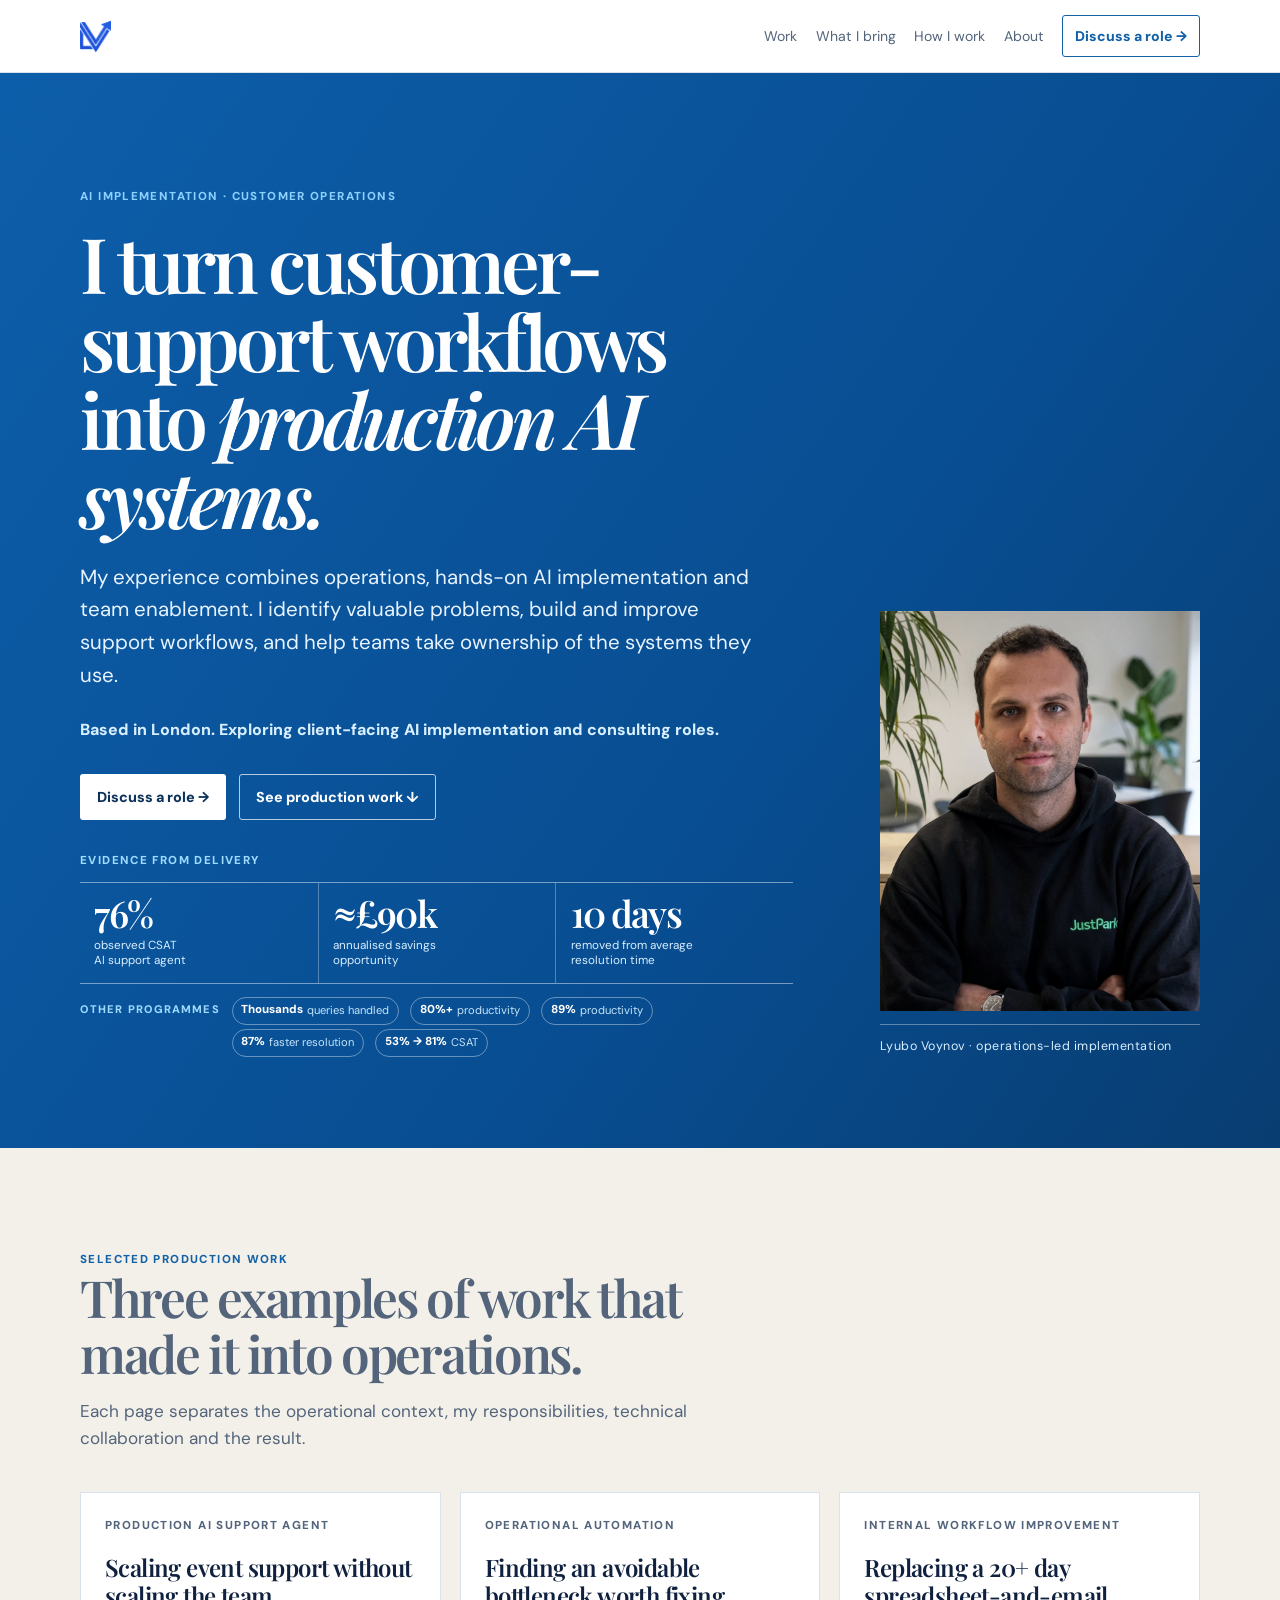
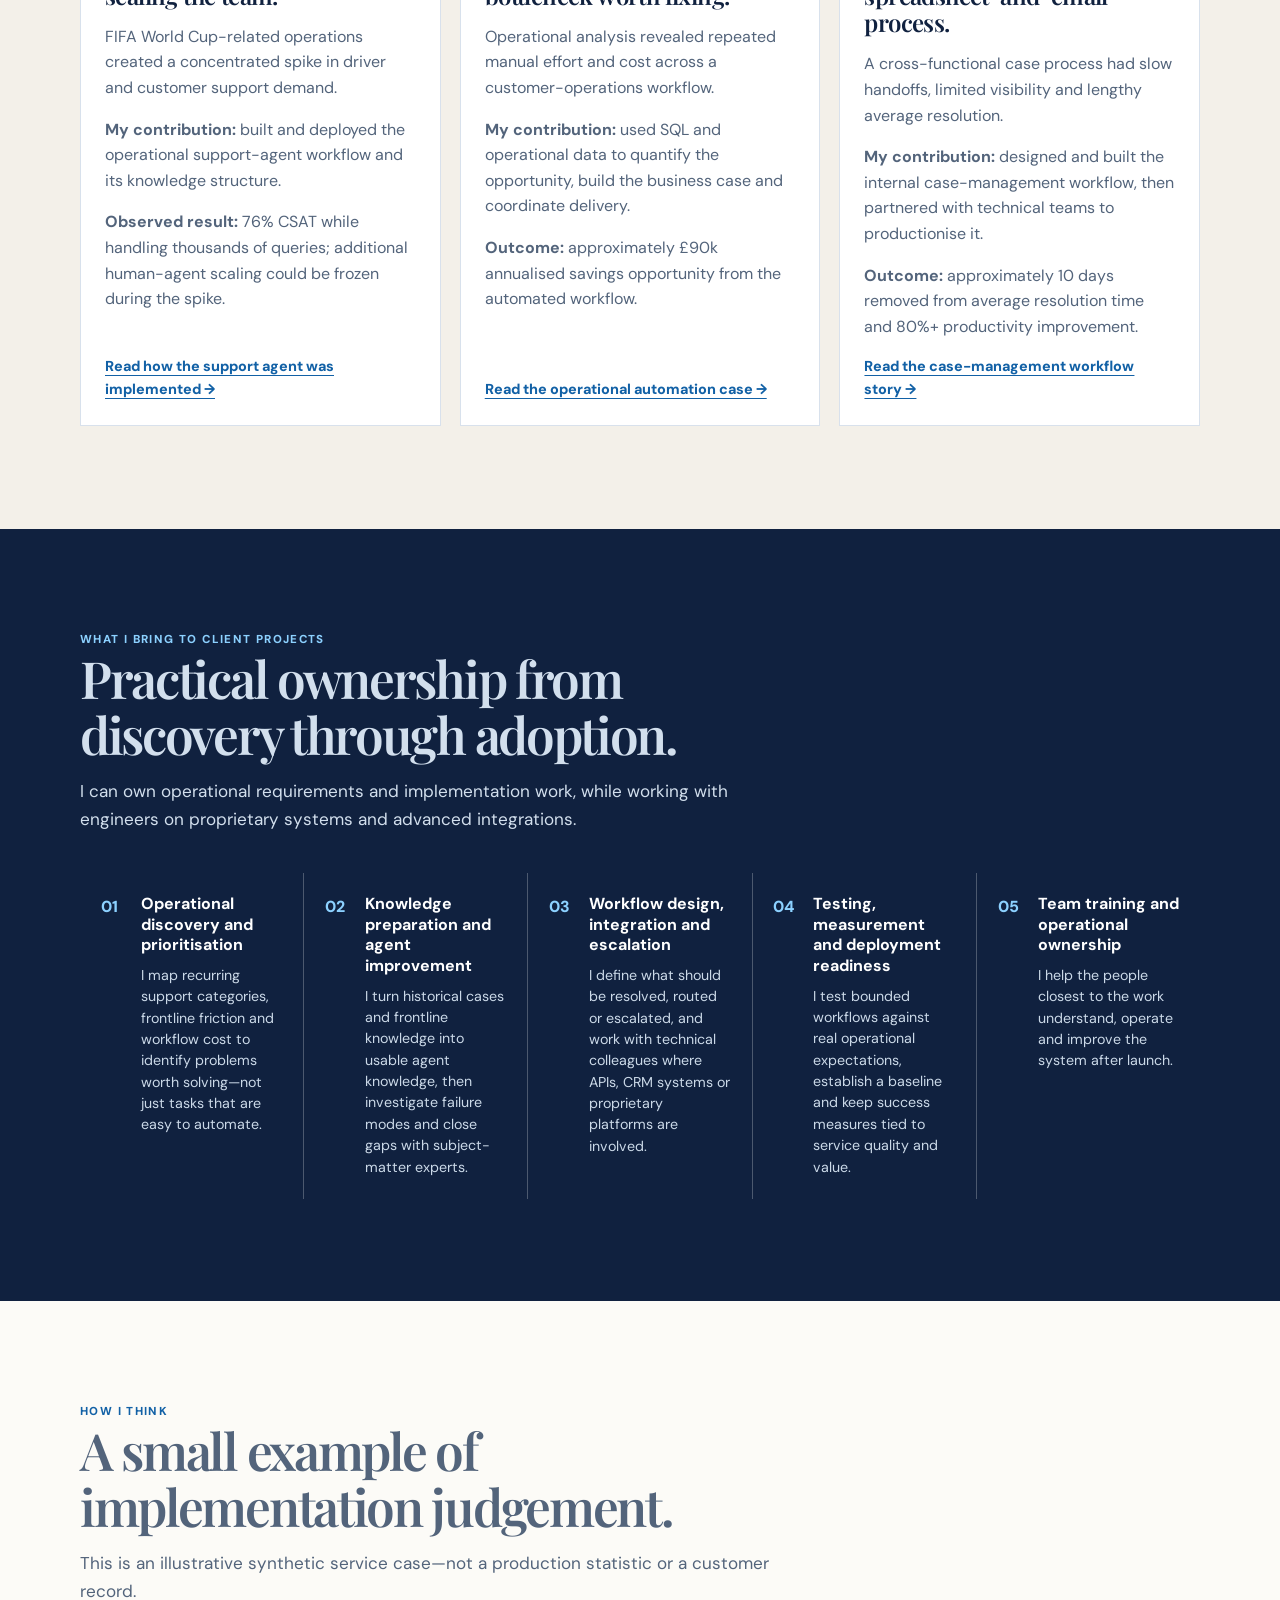
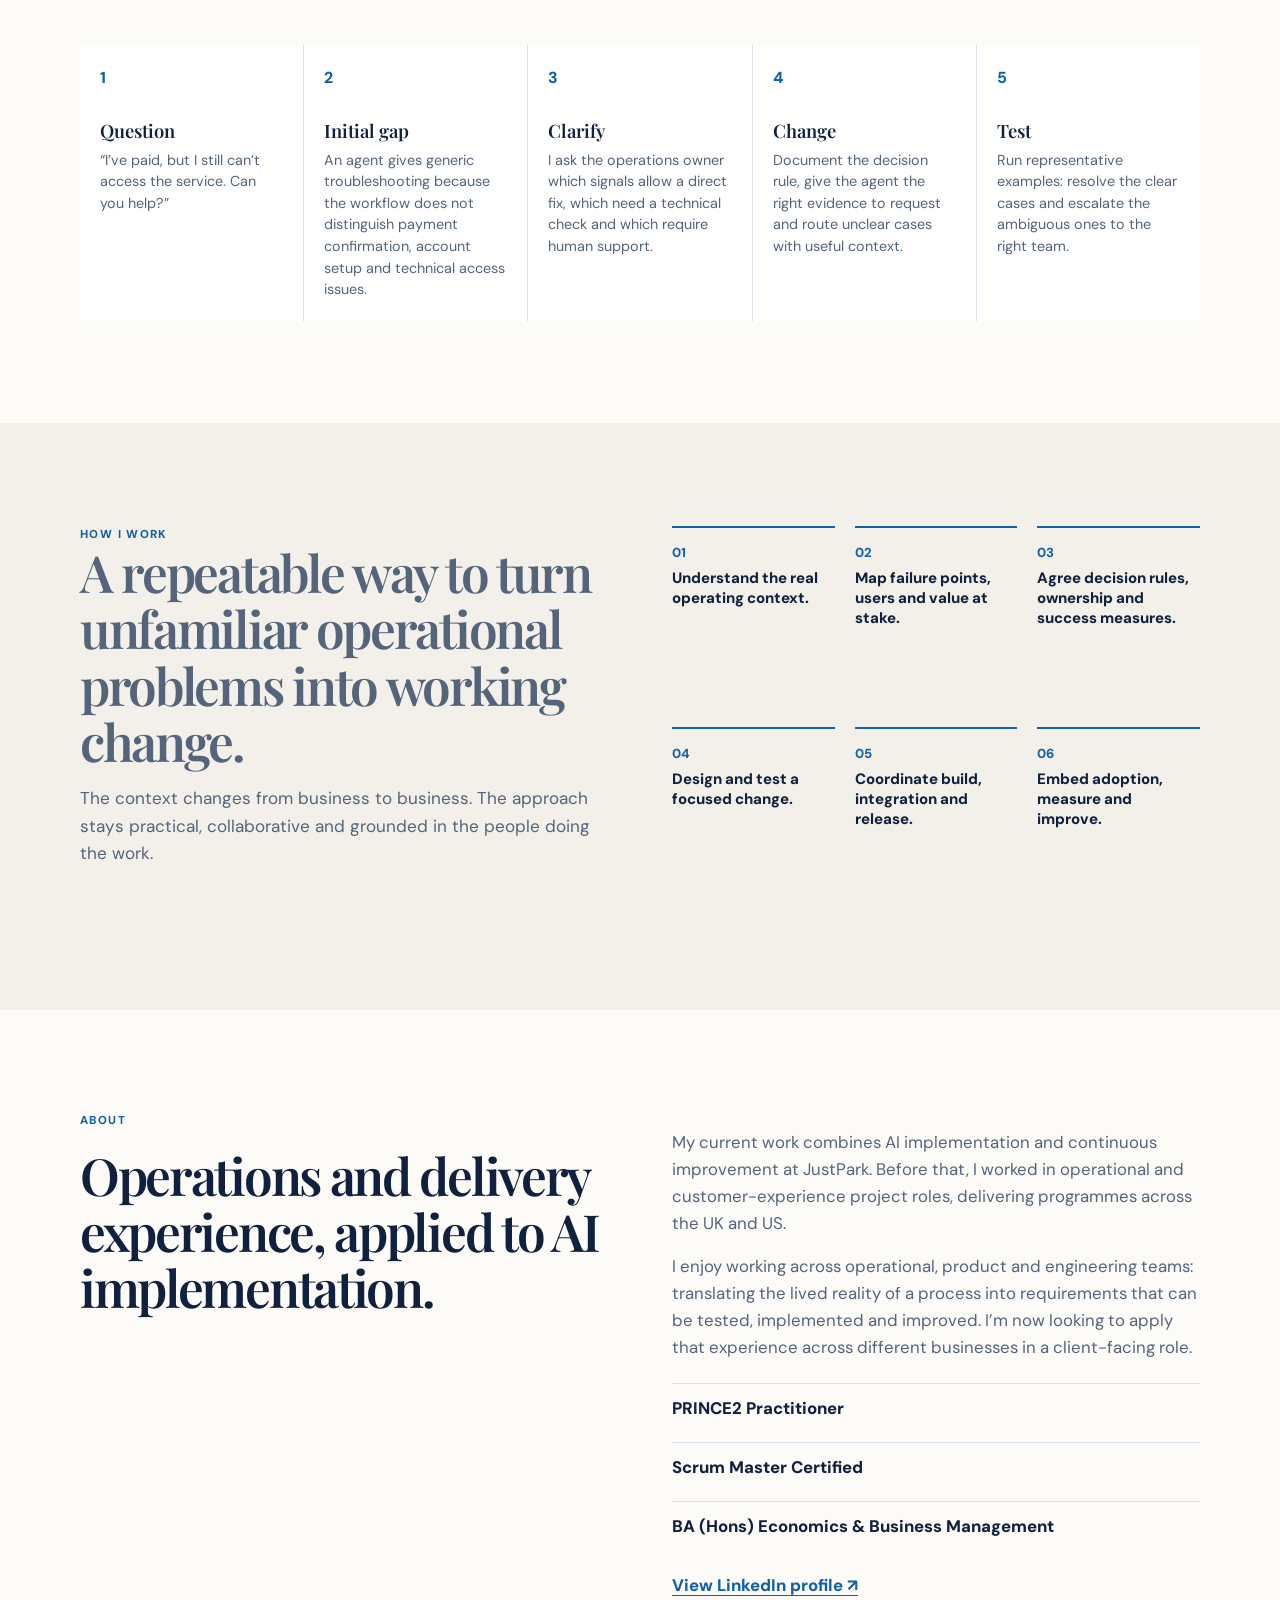
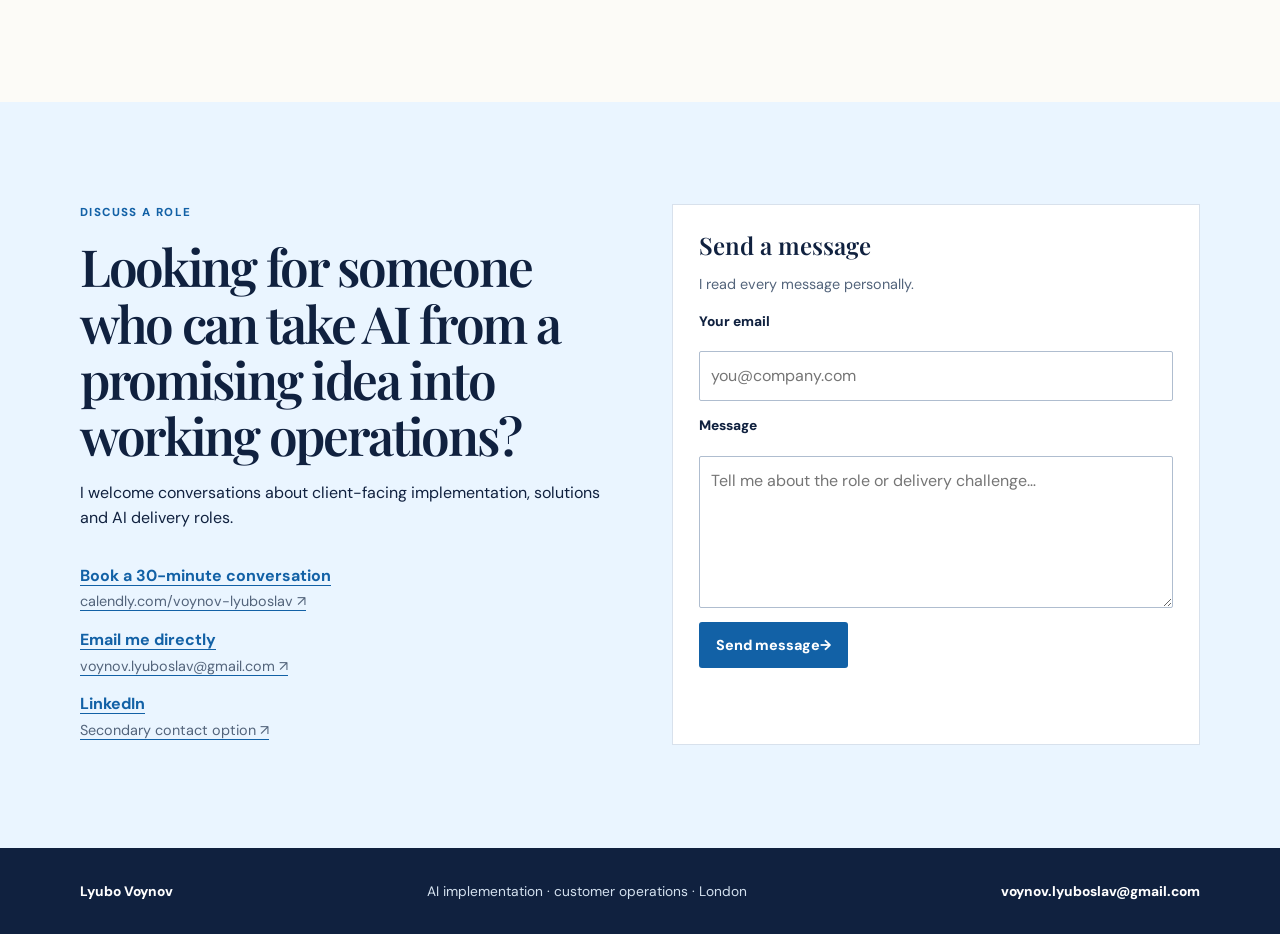
==== index.html @ 163ad90d "Broaden workflow messaging and refine hero" ====
<!doctype html><html lang="en"><head><meta charset="utf-8"><meta name="viewport" content="width=device-width,initial-scale=1"><title>Lyubo Voynov | Customer-support AI implementation</title><meta name="description" content="Lyubo Voynov turns customer-support workflows into production AI systems. Based in London and exploring client-facing AI implementation and consulting roles."><link rel="canonical" href="https://lyubovoynov.com/"><meta property="og:type" content="website"><meta property="og:url" content="https://lyubovoynov.com/"><meta property="og:title" content="Lyubo Voynov | Customer-support AI implementation"><meta property="og:description" content="Production AI implementation, operational discovery and team enablement for customer support."><meta property="og:image" content="https://lyubovoynov.com/assets/images/og-image.png"><meta name="twitter:card" content="summary"><meta name="twitter:title" content="Lyubo Voynov | Customer-support AI implementation"><meta name="twitter:description" content="Production AI implementation, operational discovery and team enablement for customer support."><meta name="twitter:image" content="https://lyubovoynov.com/assets/images/og-image.png"><link rel="icon" href="assets/icons/favicon-32.png"><link rel="apple-touch-icon" href="assets/icons/apple-touch-icon.png"><link rel="preconnect" href="https://fonts.googleapis.com"><link rel="preconnect" href="https://fonts.gstatic.com" crossorigin><link href="https://fonts.googleapis.com/css2?family=DM+Sans:wght@400;500;600&family=Playfair+Display:ital,wght@0,600;0,700;1,600&display=swap" rel="stylesheet"><link rel="stylesheet" href="css/styles.css"><script type="application/ld+json">{"@context":"https://schema.org","@type":"Person","name":"Lyubo Voynov","url":"https://lyubovoynov.com/","jobTitle":"AI implementation and continuous improvement","sameAs":["https://www.linkedin.com/in/lyubo-voynov-9899047b/"]}</script></head><body><a class="skip-link" href="#main-content">Skip to main content</a>
<nav class="nav" aria-label="Primary navigation"><div class="shell nav-inner"><a href="#top" class="logo" aria-label="Lyubo Voynov home"><img src="assets/icons/logo.png" alt=""></a><button class="menu-button" type="button" aria-expanded="false" aria-controls="site-menu">Menu</button><div class="nav-links" id="site-menu"><a href="#work">Work</a><a href="#bring">What I bring</a><a href="#process">How I work</a><a href="#about">About</a><a class="nav-cta" href="#contact" data-event="contact_cta">Discuss a role →</a></div></div></nav>
<main id="main-content"><header class="hero" id="top"><div class="shell hero-grid"><div><p class="eyebrow">AI implementation · customer operations</p><h1>I turn customer-support workflows into <em>production AI systems.</em></h1><p class="lede">My experience combines operations, hands-on AI implementation and team enablement. I identify valuable problems, build and improve support workflows, and help teams take ownership of the systems they use.</p><p class="availability">Based in London. Exploring client-facing AI implementation and consulting roles.</p><div class="actions"><a class="button primary" href="#contact" data-event="hero_contact">Discuss a role →</a><a class="button secondary" href="#work">See production work ↓</a></div><div class="proof" aria-label="Selected operational outcomes"><p class="proof-intro">Evidence from delivery</p><div class="proof-lead"><article><strong>76%</strong><span>observed CSAT<br>AI support agent</span></article><article><strong>≈£90k</strong><span>annualised savings<br>opportunity</span></article><article><strong>10 days</strong><span>removed from average<br>resolution time</span></article></div><div class="proof-secondary"><p>Other programmes</p><ul><li><strong>Thousands</strong><span>queries handled</span></li><li><strong>80%+</strong><span>productivity</span></li><li><strong>89%</strong><span>productivity</span></li><li><strong>87%</strong><span>faster resolution</span></li><li><strong>53% → 81%</strong><span>CSAT</span></li></ul></div></div></div><figure class="portrait"><img src="assets/images/lyubo-voynov-hero.jpg" alt="Lyubo Voynov" width="1200" height="1200" fetchpriority="high"><figcaption>Lyubo Voynov · operations-led implementation</figcaption></figure></div></header>
<section class="section pale" id="work"><div class="shell"><div class="intro"><p class="eyebrow">Selected production work</p><h2>Three examples of work that made it into operations.</h2><p>Each page separates the operational context, my responsibilities, technical collaboration and the result.</p></div><div class="cards"><article class="card"><p class="kicker">Production AI support agent</p><h3>Scaling event support without scaling the team.</h3><p>FIFA World Cup-related operations created a concentrated spike in driver and customer support demand.</p><p><strong>My contribution:</strong> built and deployed the operational support-agent workflow and its knowledge structure.</p><p><strong>Observed result:</strong> 76% CSAT while handling thousands of queries; additional human-agent scaling could be frozen during the spike.</p><a href="work/ai-support-agent/" data-event="case_ai_support">Read how the support agent was implemented →</a></article><article class="card"><p class="kicker">Operational automation</p><h3>Finding an avoidable bottleneck worth fixing.</h3><p>Operational analysis revealed repeated manual effort and cost across a customer-operations workflow.</p><p><strong>My contribution:</strong> used SQL and operational data to quantify the opportunity, build the business case and coordinate delivery.</p><p><strong>Outcome:</strong> approximately £90k annualised savings opportunity from the automated workflow.</p><a href="work/operational-automation/" data-event="case_automation">Read the operational automation case →</a></article><article class="card"><p class="kicker">Internal workflow improvement</p><h3>Replacing a 20+ day spreadsheet-and-email process.</h3><p>A cross-functional case process had slow handoffs, limited visibility and lengthy average resolution.</p><p><strong>My contribution:</strong> designed and built the internal case-management workflow, then partnered with technical teams to productionise it.</p><p><strong>Outcome:</strong> approximately 10 days removed from average resolution time and 80%+ productivity improvement.</p><a href="work/case-management-workflow/" data-event="case_case_management">Read the case-management workflow story →</a></article></div></div></section>
<section class="section dark" id="bring"><div class="shell"><div class="intro"><p class="eyebrow">What I bring to client projects</p><h2>Practical ownership from discovery through adoption.</h2><p>I can own operational requirements and implementation work, while working with engineers on proprietary systems and advanced integrations.</p></div><ol class="capabilities"><li><span>01</span><div><h3>Operational discovery and prioritisation</h3><p>I map recurring support categories, frontline friction and workflow cost to identify problems worth solving—not just tasks that are easy to automate.</p></div></li><li><span>02</span><div><h3>Knowledge preparation and agent improvement</h3><p>I turn historical cases and frontline knowledge into usable agent knowledge, then investigate failure modes and close gaps with subject-matter experts.</p></div></li><li><span>03</span><div><h3>Workflow design, integration and escalation</h3><p>I define what should be resolved, routed or escalated, and work with technical colleagues where APIs, CRM systems or proprietary platforms are involved.</p></div></li><li><span>04</span><div><h3>Testing, measurement and deployment readiness</h3><p>I test bounded workflows against real operational expectations, establish a baseline and keep success measures tied to service quality and value.</p></div></li><li><span>05</span><div><h3>Team training and operational ownership</h3><p>I help the people closest to the work understand, operate and improve the system after launch.</p></div></li></ol></div></section>
<section class="section" id="judgement"><div class="shell"><div class="intro"><p class="eyebrow">How I think</p><h2>A small example of implementation judgement.</h2><p>This is an illustrative synthetic service case—not a production statistic or a customer record.</p></div><div class="walkthrough"><article><span>1</span><h3>Question</h3><p>“I’ve paid, but I still can’t access the service. Can you help?”</p></article><article><span>2</span><h3>Initial gap</h3><p>An agent gives generic troubleshooting because the workflow does not distinguish payment confirmation, account setup and technical access issues.</p></article><article><span>3</span><h3>Clarify</h3><p>I ask the operations owner which signals allow a direct fix, which need a technical check and which require human support.</p></article><article><span>4</span><h3>Change</h3><p>Document the decision rule, give the agent the right evidence to request and route unclear cases with useful context.</p></article><article><span>5</span><h3>Test</h3><p>Run representative examples: resolve the clear cases and escalate the ambiguous ones to the right team.</p></article></div></div></section>
<section class="section pale" id="process"><div class="shell split"><div class="intro"><p class="eyebrow">How I work</p><h2>A repeatable way to turn unfamiliar operational problems into working change.</h2><p>The context changes from business to business. The approach stays practical, collaborative and grounded in the people doing the work.</p></div><ol class="process"><li><span>01</span>Understand the real operating context.</li><li><span>02</span>Map failure points, users and value at stake.</li><li><span>03</span>Agree decision rules, ownership and success measures.</li><li><span>04</span>Design and test a focused change.</li><li><span>05</span>Coordinate build, integration and release.</li><li><span>06</span>Embed adoption, measure and improve.</li></ol></div></section>
<section class="section" id="about"><div class="shell split"><div><p class="eyebrow">About</p><h2>Operations and delivery experience, applied to AI implementation.</h2></div><div class="copy"><p>My current work combines AI implementation and continuous improvement at JustPark. Before that, I worked in operational and customer-experience project roles, delivering programmes across the UK and US.</p><p>I enjoy working across operational, product and engineering teams: translating the lived reality of a process into requirements that can be tested, implemented and improved. I’m now looking to apply that experience across different businesses in a client-facing role.</p><div class="credentials"><span>PRINCE2 Practitioner</span><span>Scrum Master Certified</span><span>BA (Hons) Economics &amp; Business Management</span></div><a href="https://www.linkedin.com/in/lyubo-voynov-9899047b/" target="_blank" rel="noopener">View LinkedIn profile ↗</a></div></div></section>
<section class="contact" id="contact"><div class="shell split"><div><p class="eyebrow">Discuss a role</p><h2>Looking for someone who can take AI from a promising idea into working operations?</h2><p>I welcome conversations about client-facing implementation, solutions and AI delivery roles.</p><div class="contact-links"><a href="https://calendly.com/voynov-lyuboslav" target="_blank" rel="noopener" data-event="schedule_click"><strong>Book a 30-minute conversation</strong><span>calendly.com/voynov-lyuboslav ↗</span></a><a href="mailto:voynov.lyuboslav@gmail.com" data-event="email_click"><strong>Email me directly</strong><span>voynov.lyuboslav@gmail.com ↗</span></a><a href="https://www.linkedin.com/in/lyubo-voynov-9899047b/" target="_blank" rel="noopener"><strong>LinkedIn</strong><span>Secondary contact option ↗</span></a></div></div><form class="form" id="contactForm" novalidate><h3>Send a message</h3><p>I read every message personally.</p><label for="cf-email">Your email</label><input id="cf-email" name="email" type="email" autocomplete="email" placeholder="you@company.com" required><label for="cf-msg">Message</label><textarea id="cf-msg" name="message" rows="5" placeholder="Tell me about the role or delivery challenge…" required></textarea><button class="button primary" type="submit"><span class="cf-btn-text">Send message</span> →</button><p id="cfSuccess" class="status" aria-live="polite"></p><p id="cfError" class="error" role="alert"></p></form></div></section></main>
<footer><div class="shell footer"><a href="#top">Lyubo <span>Voynov</span></a><span>AI implementation · customer operations · London</span><a href="mailto:voynov.lyuboslav@gmail.com">voynov.lyuboslav@gmail.com</a></div></footer><script src="js/main.js"></script></body></html>
---- css/styles.css ----
:root{--ink:#10213f;--blue:#1261a6;--deep:#0b315b;--paper:#f6f9fc;--line:#d8e1ec;--muted:#53647b;--white:#fff;--sans:Inter,ui-sans-serif,system-ui,-apple-system,"Segoe UI",sans-serif;--serif:Georgia,"Times New Roman",serif;--shadow:0 18px 45px rgba(16,33,63,.11)}
*{box-sizing:border-box}html{scroll-behavior:smooth}body{margin:0;color:var(--ink);font:16px/1.6 var(--sans);background:#fff}a{color:inherit}.shell{width:min(1120px,calc(100% - 48px));margin:0 auto}.skip-link{position:absolute;left:-999px;z-index:50;background:var(--ink);color:#fff;padding:.7rem 1rem}.skip-link:focus{left:1rem;top:1rem}:focus-visible{outline:3px solid #f5b642;outline-offset:3px}
.nav{position:sticky;top:0;z-index:10;border-bottom:1px solid var(--line);background:rgba(255,255,255,.95);backdrop-filter:blur(12px)}.nav-inner{min-height:72px;display:flex;align-items:center;justify-content:space-between;gap:1rem}.logo{display:inline-flex;align-items:center;font-weight:800;text-decoration:none}.logo img{width:31px;height:31px}.menu-button{display:none;border:0;background:transparent;font:700 .9rem var(--sans);color:var(--ink);padding:.6rem}.nav-links{display:flex;align-items:center;gap:1.15rem;font-size:.88rem}.nav-links a{color:var(--muted);text-decoration:none}.nav-links a:hover{color:var(--blue)}.nav-cta{border:1px solid var(--blue);padding:.52rem .75rem;border-radius:3px;color:var(--blue)!important;font-weight:800}
.hero{background:linear-gradient(125deg,#0d5eaa,#084d91 62%,#083d71);padding:clamp(4.75rem,9vw,8.75rem) 0 5.7rem;color:#fff}.hero-grid{display:grid;grid-template-columns:minmax(0,1.35fr) minmax(220px,.65fr);align-items:center;gap:clamp(2rem,5vw,4.5rem)}.eyebrow,.kicker{text-transform:uppercase;letter-spacing:.12em;font-size:.72rem;font-weight:800;margin:0 0 1rem;color:var(--blue)}.hero .eyebrow{color:#8cd1ff}.hero h1,.case-hero h1{font:600 clamp(2.75rem,6vw,5.2rem)/1.02 var(--serif);letter-spacing:-.055em;margin:0}.hero h1{max-width:800px}.hero h1 em{font-style:italic}.lede{font-size:clamp(1.06rem,2vw,1.28rem);max-width:680px;color:#e7f3ff;margin:1.55rem 0}.availability{font-weight:800;color:#d8efff}.actions{display:flex;flex-wrap:wrap;gap:.8rem;margin:2rem 0}.button{display:inline-flex;justify-content:center;align-items:center;min-height:46px;padding:.72rem 1rem;border:1px solid transparent;border-radius:3px;font:800 .9rem var(--sans);text-decoration:none;cursor:pointer}.primary{background:#fff;color:var(--deep)}.secondary{border-color:rgba(255,255,255,.7);color:#fff;background:transparent}.proof{display:flex;flex-wrap:wrap;gap:.65rem;list-style:none;padding:0;margin:0}.proof li{border:1px solid rgba(255,255,255,.38);border-radius:999px;padding:.35rem .55rem;color:#d8efff;font-size:.78rem}.portrait{width:min(100%,270px);margin:0;justify-self:end}.portrait img{display:block;width:100%;aspect-ratio:1;object-fit:cover;object-position:center 32%;box-shadow:16px 16px 0 rgba(255,255,255,.14)}.portrait figcaption{margin-top:.8rem;color:#d8efff;font-size:.78rem}
.section{padding:clamp(4rem,8vw,7.25rem) 0}.pale{background:var(--paper)}.section h2{font:600 clamp(2.15rem,4vw,3.55rem)/1.1 var(--serif);letter-spacing:-.045em;margin:0 0 1rem;max-width:760px}.intro{color:var(--muted);font-size:1.07rem;max-width:700px;margin-bottom:2.5rem}.intro p{margin:0}.cards{display:grid;grid-template-columns:repeat(3,1fr);gap:1.2rem}.card{display:flex;flex-direction:column;border:1px solid var(--line);padding:1.5rem;background:#fff;min-height:325px;transition:transform .18s,box-shadow .18s}.card:hover{transform:translateY(-5px);box-shadow:var(--shadow)}.card h3{font:600 1.5rem/1.15 var(--serif);letter-spacing:-.025em;margin:.15rem 0 .9rem}.card p{color:var(--muted);margin:0 0 1rem}.card a{margin-top:auto;color:var(--blue);font-weight:800;font-size:.9rem;text-underline-offset:4px}
.dark{background:var(--ink);color:#fff}.dark .intro{color:#d2dfed}.dark .eyebrow{color:#8cd1ff}.capabilities{display:grid;grid-template-columns:repeat(5,1fr);gap:1px;list-style:none;padding:0;margin:2.5rem 0 0;background:rgba(255,255,255,.25)}.capabilities li{display:grid;grid-template-columns:1.8rem 1fr;gap:.7rem;padding:1.3rem;background:var(--ink);min-height:190px}.capabilities li>span{color:#8cd1ff;font-weight:800}.capabilities h3{font-size:1rem;line-height:1.3;margin:0 0 .55rem}.capabilities p{margin:0;color:#cbd9e8;font-size:.89rem;line-height:1.5}
.walkthrough{display:grid;grid-template-columns:repeat(5,1fr);gap:1px;background:var(--line)}.walkthrough article{padding:1.25rem;background:#fff;min-height:220px}.walkthrough article>span{color:var(--blue);font-weight:800}.walkthrough h3{font:600 1.15rem/1.15 var(--serif);margin:1.8rem 0 .55rem}.walkthrough p{margin:0;color:var(--muted);font-size:.9rem;line-height:1.5}.split{display:grid;grid-template-columns:1fr 1fr;gap:4rem}.copy{font-size:1.05rem;color:var(--muted)}.credentials{display:grid;gap:.65rem;margin:1.4rem 0}.credentials span{padding:.65rem 0;border-top:1px solid var(--line);color:var(--ink);font-weight:800}.copy>a{color:var(--blue);font-weight:800;text-underline-offset:4px}.process{display:grid;grid-template-columns:repeat(3,1fr);gap:1.25rem;list-style:none;padding:0;margin:0}.process li{border-top:2px solid var(--blue);padding-top:1rem;font-weight:800;font-size:.94rem;line-height:1.35}.process li span{display:block;margin-bottom:.4rem;color:var(--blue);font-size:.82rem}
.contact{padding:clamp(4rem,8vw,7.25rem) 0;background:#eaf5ff}.contact h2{font:600 clamp(2.15rem,4vw,3.55rem)/1.1 var(--serif);letter-spacing:-.045em;margin:0 0 1rem}.contact-links{display:grid;gap:.85rem;margin-top:2rem}.contact-links a{display:grid;gap:.12rem;color:var(--blue);font-weight:800;text-underline-offset:4px}.contact-links span{color:var(--muted);font-size:.9rem;font-weight:400}.form{display:grid;gap:.85rem;padding:1.6rem;background:#fff;border:1px solid var(--line)}.form h3{font:600 1.5rem/1.2 var(--serif);margin:0}.form>p{margin:0;color:var(--muted);font-size:.9rem}.form label{font-size:.86rem;font-weight:800}.form input,.form textarea{width:100%;margin-top:.35rem;padding:.7rem;border:1px solid #afbdcf;border-radius:2px;font:inherit;color:var(--ink)}.form textarea{min-height:125px;resize:vertical}.form .primary{justify-self:start;background:var(--blue);color:#fff}.status{min-height:1.5rem;margin:0;font-size:.9rem;color:#267344}.error{color:#a51b2a}footer{background:var(--ink)}.footer{display:flex;align-items:center;justify-content:space-between;gap:1rem;padding:2rem 0;color:#d4e1ef;font-size:.86rem}.footer a{color:#fff;text-decoration:none;font-weight:800}
.case-hero{padding:clamp(3.5rem,7vw,6.5rem) 0 3.8rem;background:var(--paper);border-bottom:1px solid var(--line)}.case-hero h1{max-width:870px}.case-lede{max-width:730px;margin:1.3rem 0 0;color:var(--muted);font-size:1.16rem}.case-facts{display:flex;flex-wrap:wrap;gap:.65rem;list-style:none;padding:0;margin:2rem 0 0}.case-facts li{padding:.5rem .7rem;border:1px solid var(--line);background:#fff;font-size:.84rem;font-weight:800}.case-layout{display:grid;grid-template-columns:200px minmax(0,720px);gap:4rem;padding:4.5rem 0}.case-aside{position:sticky;top:100px;height:max-content}.case-aside a{display:block;padding:.35rem 0;color:var(--muted);font-size:.88rem;text-decoration:none}.case-aside a:hover{color:var(--blue)}.case-content h2{font:600 2rem/1.12 var(--serif);letter-spacing:-.035em;margin:3.25rem 0 .8rem}.case-content h2:first-child{margin-top:0}.case-content p,.case-content li{color:var(--muted);font-size:1.03rem}.case-content ul{padding-left:1.2rem}.case-note{margin:1.5rem 0;padding:1rem 1.15rem;border-left:3px solid var(--blue);background:var(--paper);color:var(--muted);font-size:.94rem}.case-cta{margin-top:3rem;padding:1.7rem;background:var(--ink);color:#fff}.case-cta h2{margin:0 0 .65rem;font-size:1.9rem}.case-cta p{color:#d5e4f3}.case-cta .button{margin-top:.5rem}.other-work{margin-top:3rem;padding-top:1.5rem;border-top:1px solid var(--line)}.other-work a{margin-right:1rem;color:var(--blue);font-weight:800}
@media(max-width:980px){.hero-grid,.split{grid-template-columns:1fr;gap:2.5rem}.portrait{justify-self:start}.cards{grid-template-columns:1fr}.card{min-height:0}.capabilities{grid-template-columns:1fr 1fr}.walkthrough{grid-template-columns:1fr 1fr}.case-layout{grid-template-columns:1fr;gap:1.5rem}.case-aside{position:static;display:flex;flex-wrap:wrap;gap:1rem}.case-aside a{padding:0}.case-content h2{margin-top:2.5rem}}
@media(max-width:680px){.shell{width:min(100% - 32px,1120px)}.nav-inner{min-height:65px;flex-wrap:wrap}.menu-button{display:block}.nav-links{display:none;width:100%;padding:0 0 1rem;flex-direction:column;align-items:flex-start;gap:.75rem}.nav.open .nav-links{display:flex}.hero{padding:4.4rem 0}.hero h1,.case-hero h1{font-size:2.7rem}.portrait{display:none}.proof{margin-top:1.5rem}.capabilities,.walkthrough{grid-template-columns:1fr}.process{grid-template-columns:1fr 1fr}.footer{align-items:flex-start;flex-direction:column}.case-layout{padding:3.2rem 0}.case-facts{display:grid;grid-template-columns:1fr}.case-facts li{width:100%}}
@media(prefers-reduced-motion:reduce){html{scroll-behavior:auto}.card{transition:none}}
/* QA alignment and image-size corrections. */
.portrait{width:min(100%,320px)}.portrait img{height:400px;aspect-ratio:auto;object-fit:cover;object-position:center 32%}footer{background:var(--ink);color:#d4e1ef}.footer{background:transparent;color:inherit}
:root{--sans:"DM Sans",ui-sans-serif,system-ui,sans-serif;--serif:"Playfair Display",Georgia,serif}body{background:#fcfbf7}.pale{background:#f3f0e9}.button{transition:transform 160ms cubic-bezier(.23,1,.32,1),background-color 160ms ease,color 160ms ease}.button:active{transform:scale(.97)}@media (hover:hover) and (pointer:fine){.card:hover{transform:none;box-shadow:none}.card a{transition:color 160ms ease}.card a:hover{color:#063d73;text-decoration-thickness:2px}.button:hover{transform:translateY(-1px)}}.portrait{align-self:end}.portrait img{box-shadow:none;filter:saturate(.86) contrast(1.03)}.portrait figcaption{padding-top:.75rem;border-top:1px solid rgba(255,255,255,.35);letter-spacing:.04em}.proof{display:block;max-width:780px;margin-top:2rem;background:transparent}.proof-intro{margin:0 0 .7rem;color:#9edbff;font-size:.72rem;font-weight:800;letter-spacing:.12em;text-transform:uppercase}.proof-lead{display:grid;grid-template-columns:repeat(3,minmax(0,1fr));border-top:1px solid rgba(255,255,255,.45);border-bottom:1px solid rgba(255,255,255,.45)}.proof-lead article{display:grid;gap:.4rem;min-height:92px;padding:.85rem .9rem;border-left:1px solid rgba(255,255,255,.3)}.proof-lead article:first-child{border-left:0}.proof-lead strong{font:600 clamp(1.55rem,3vw,2.3rem)/.95 var(--serif);letter-spacing:-.05em;color:#fff}.proof-lead span{color:#d8efff;font-size:.73rem;line-height:1.35}.proof-secondary{display:flex;align-items:baseline;gap:.75rem;padding-top:.8rem}.proof-secondary>p{flex:0 0 auto;margin:0;color:#9edbff;font-size:.69rem;font-weight:800;letter-spacing:.1em;text-transform:uppercase}.proof-secondary ul{display:flex;flex-wrap:wrap;gap:.25rem .7rem;list-style:none;padding:0;margin:0}.proof-secondary li{display:flex;gap:.25rem;color:#d8efff;font-size:.7rem;line-height:1.3}.proof-secondary li strong{font:800 .72rem/1.3 var(--sans);color:#fff}.proof-secondary li span{color:#c5e5fa}@media(max-width:680px){.proof{margin-top:1.7rem}.proof-lead article{min-height:88px;padding:.75rem .55rem}.proof-lead strong{font-size:1.45rem}.proof-lead span{font-size:.65rem}.proof-secondary{align-items:flex-start;flex-direction:column;gap:.45rem}.proof-secondary ul{gap:.3rem .65rem}.proof-secondary li{font-size:.66rem}}
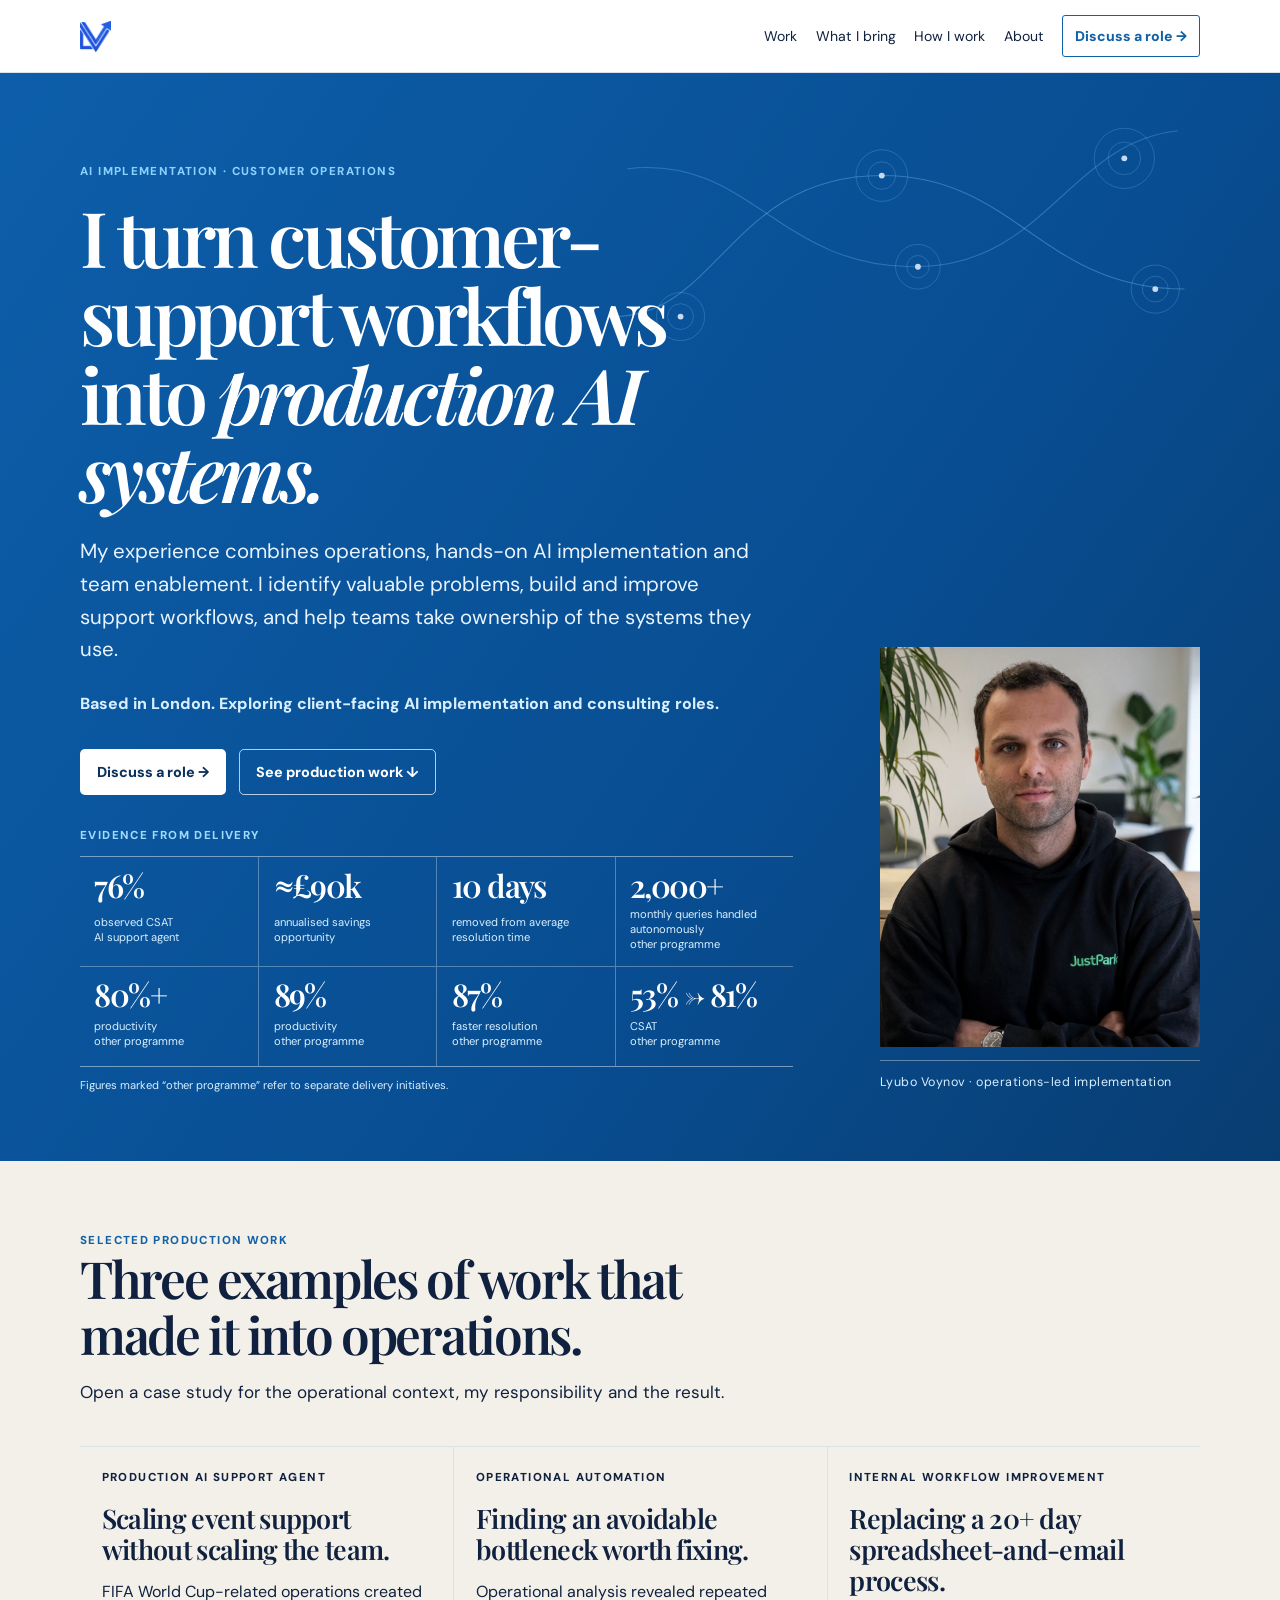
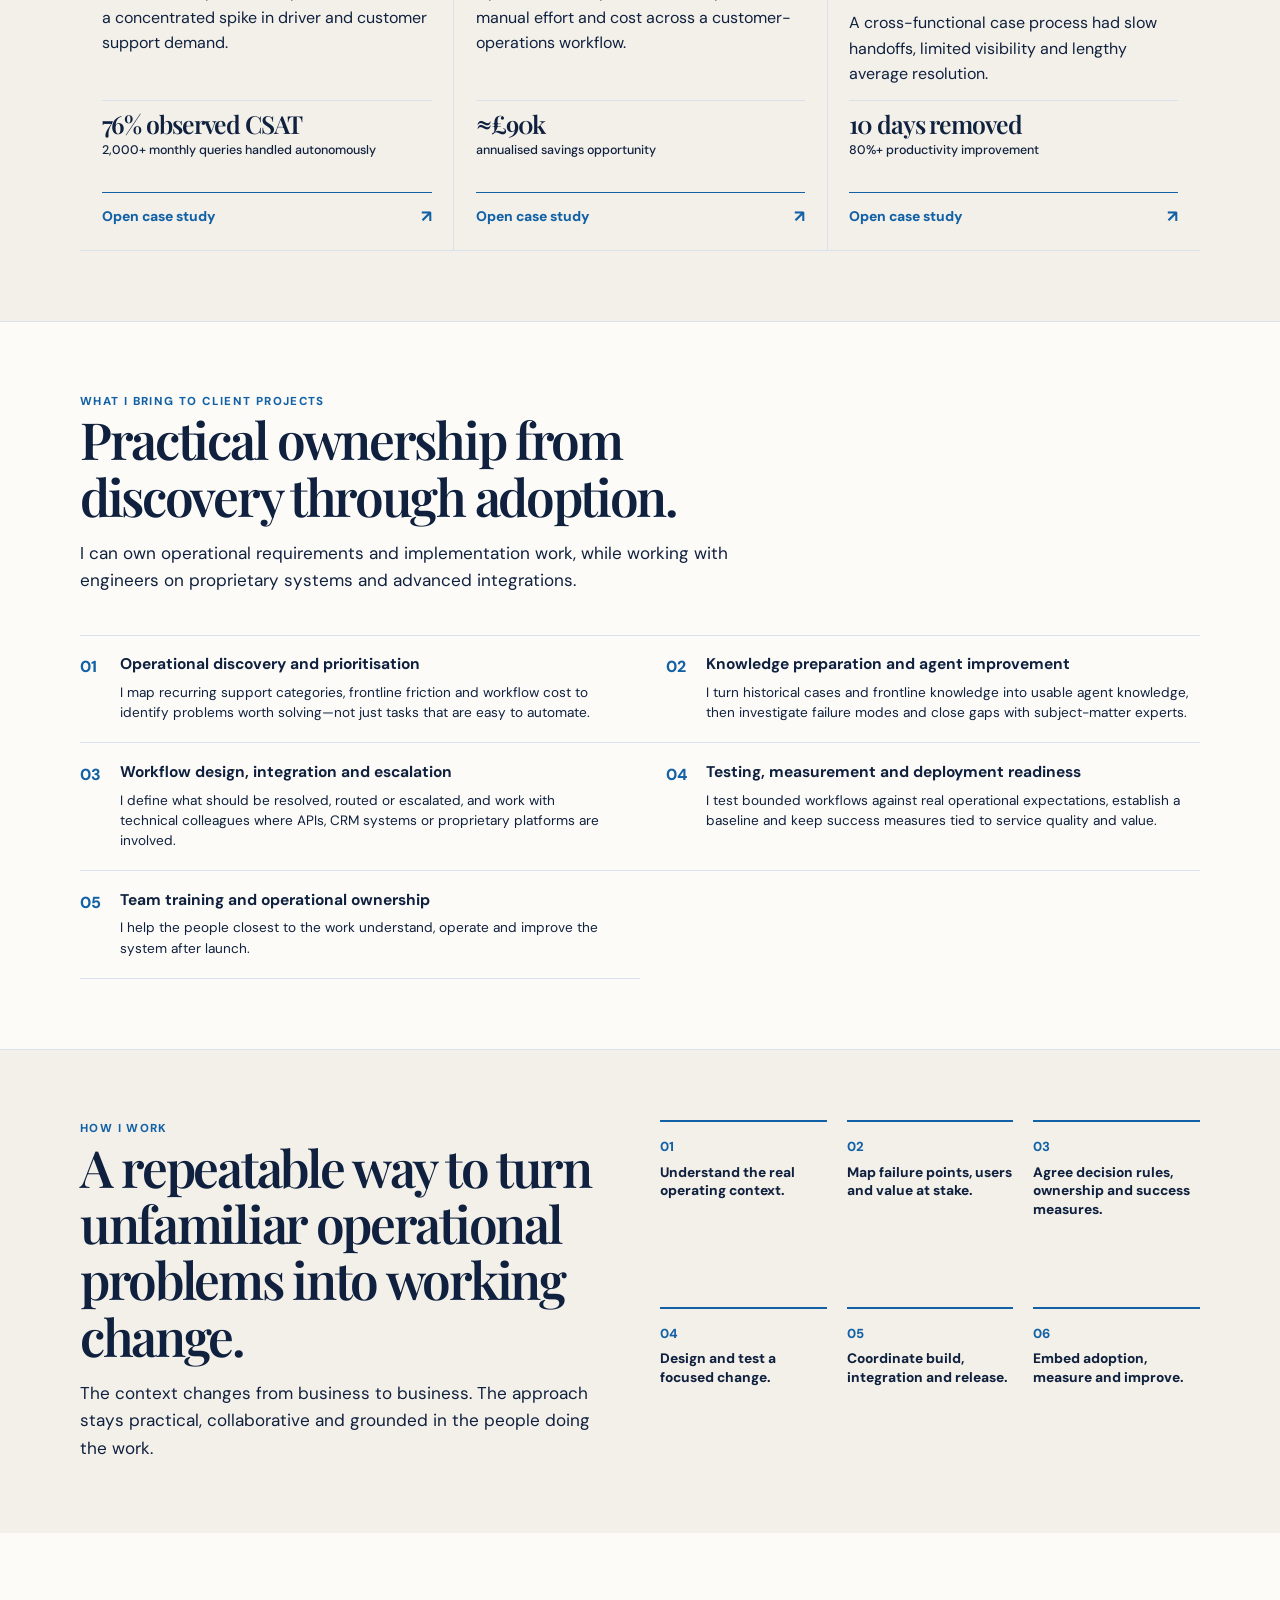
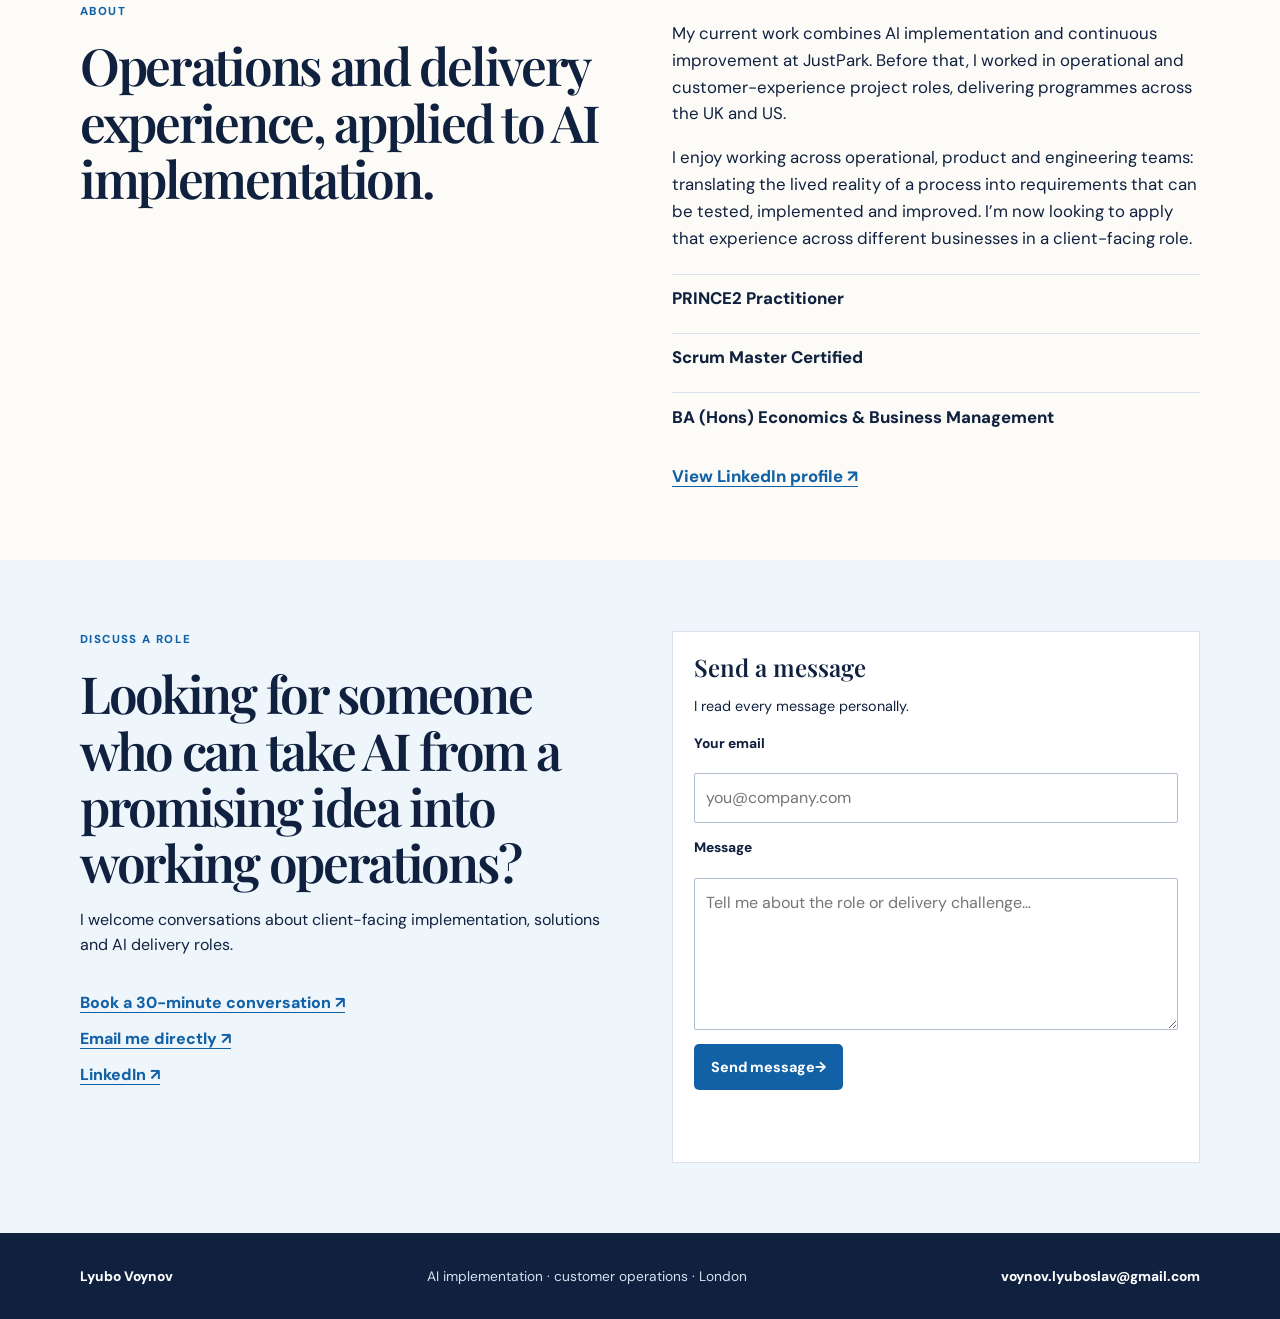
==== commit b1c3a906: "Refine portfolio hero and case study experience" ====
--- a/index.html
+++ b/index.html
@@ -1,10 +1,25 @@
 <!doctype html><html lang="en"><head><meta charset="utf-8"><meta name="viewport" content="width=device-width,initial-scale=1"><title>Lyubo Voynov | Customer-support AI implementation</title><meta name="description" content="Lyubo Voynov turns customer-support workflows into production AI systems. Based in London and exploring client-facing AI implementation and consulting roles."><link rel="canonical" href="https://lyubovoynov.com/"><meta property="og:type" content="website"><meta property="og:url" content="https://lyubovoynov.com/"><meta property="og:title" content="Lyubo Voynov | Customer-support AI implementation"><meta property="og:description" content="Production AI implementation, operational discovery and team enablement for customer support."><meta property="og:image" content="https://lyubovoynov.com/assets/images/og-image.png"><meta name="twitter:card" content="summary"><meta name="twitter:title" content="Lyubo Voynov | Customer-support AI implementation"><meta name="twitter:description" content="Production AI implementation, operational discovery and team enablement for customer support."><meta name="twitter:image" content="https://lyubovoynov.com/assets/images/og-image.png"><link rel="icon" href="assets/icons/favicon-32.png"><link rel="apple-touch-icon" href="assets/icons/apple-touch-icon.png"><link rel="preconnect" href="https://fonts.googleapis.com"><link rel="preconnect" href="https://fonts.gstatic.com" crossorigin><link href="https://fonts.googleapis.com/css2?family=DM+Sans:wght@400;500;600&family=Playfair+Display:ital,wght@0,600;0,700;1,600&display=swap" rel="stylesheet"><link rel="stylesheet" href="css/styles.css"><script type="application/ld+json">{"@context":"https://schema.org","@type":"Person","name":"Lyubo Voynov","url":"https://lyubovoynov.com/","jobTitle":"AI implementation and continuous improvement","sameAs":["https://www.linkedin.com/in/lyubo-voynov-9899047b/"]}</script></head><body><a class="skip-link" href="#main-content">Skip to main content</a>
 <nav class="nav" aria-label="Primary navigation"><div class="shell nav-inner"><a href="#top" class="logo" aria-label="Lyubo Voynov home"><img src="assets/icons/logo.png" alt=""></a><button class="menu-button" type="button" aria-expanded="false" aria-controls="site-menu">Menu</button><div class="nav-links" id="site-menu"><a href="#work">Work</a><a href="#bring">What I bring</a><a href="#process">How I work</a><a href="#about">About</a><a class="nav-cta" href="#contact" data-event="contact_cta">Discuss a role →</a></div></div></nav>
-<main id="main-content"><header class="hero" id="top"><div class="shell hero-grid"><div><p class="eyebrow">AI implementation · customer operations</p><h1>I turn customer-support workflows into <em>production AI systems.</em></h1><p class="lede">My experience combines operations, hands-on AI implementation and team enablement. I identify valuable problems, build and improve support workflows, and help teams take ownership of the systems they use.</p><p class="availability">Based in London. Exploring client-facing AI implementation and consulting roles.</p><div class="actions"><a class="button primary" href="#contact" data-event="hero_contact">Discuss a role →</a><a class="button secondary" href="#work">See production work ↓</a></div><div class="proof" aria-label="Selected operational outcomes"><p class="proof-intro">Evidence from delivery</p><div class="proof-lead"><article><strong>76%</strong><span>observed CSAT<br>AI support agent</span></article><article><strong>≈£90k</strong><span>annualised savings<br>opportunity</span></article><article><strong>10 days</strong><span>removed from average<br>resolution time</span></article></div><div class="proof-secondary"><p>Other programmes</p><ul><li><strong>Thousands</strong><span>queries handled</span></li><li><strong>80%+</strong><span>productivity</span></li><li><strong>89%</strong><span>productivity</span></li><li><strong>87%</strong><span>faster resolution</span></li><li><strong>53% → 81%</strong><span>CSAT</span></li></ul></div></div></div><figure class="portrait"><img src="assets/images/lyubo-voynov-hero.jpg" alt="Lyubo Voynov" width="1200" height="1200" fetchpriority="high"><figcaption>Lyubo Voynov · operations-led implementation</figcaption></figure></div></header>
-<section class="section pale" id="work"><div class="shell"><div class="intro"><p class="eyebrow">Selected production work</p><h2>Three examples of work that made it into operations.</h2><p>Each page separates the operational context, my responsibilities, technical collaboration and the result.</p></div><div class="cards"><article class="card"><p class="kicker">Production AI support agent</p><h3>Scaling event support without scaling the team.</h3><p>FIFA World Cup-related operations created a concentrated spike in driver and customer support demand.</p><p><strong>My contribution:</strong> built and deployed the operational support-agent workflow and its knowledge structure.</p><p><strong>Observed result:</strong> 76% CSAT while handling thousands of queries; additional human-agent scaling could be frozen during the spike.</p><a href="work/ai-support-agent/" data-event="case_ai_support">Read how the support agent was implemented →</a></article><article class="card"><p class="kicker">Operational automation</p><h3>Finding an avoidable bottleneck worth fixing.</h3><p>Operational analysis revealed repeated manual effort and cost across a customer-operations workflow.</p><p><strong>My contribution:</strong> used SQL and operational data to quantify the opportunity, build the business case and coordinate delivery.</p><p><strong>Outcome:</strong> approximately £90k annualised savings opportunity from the automated workflow.</p><a href="work/operational-automation/" data-event="case_automation">Read the operational automation case →</a></article><article class="card"><p class="kicker">Internal workflow improvement</p><h3>Replacing a 20+ day spreadsheet-and-email process.</h3><p>A cross-functional case process had slow handoffs, limited visibility and lengthy average resolution.</p><p><strong>My contribution:</strong> designed and built the internal case-management workflow, then partnered with technical teams to productionise it.</p><p><strong>Outcome:</strong> approximately 10 days removed from average resolution time and 80%+ productivity improvement.</p><a href="work/case-management-workflow/" data-event="case_case_management">Read the case-management workflow story →</a></article></div></div></section>
+<main id="main-content"><header class="hero" id="top"><div class="shell hero-grid"><div><p class="eyebrow">AI implementation · customer operations</p><h1>I turn customer-support workflows into <em>production AI systems.</em></h1><p class="lede">My experience combines operations, hands-on AI implementation and team enablement. I identify valuable problems, build and improve support workflows, and help teams take ownership of the systems they use.</p><p class="availability">Based in London. Exploring client-facing AI implementation and consulting roles.</p><div class="actions"><a class="button primary" href="#contact" data-event="hero_contact">Discuss a role →</a><a class="button secondary" href="#work">See production work ↓</a></div><div class="proof" aria-label="Selected operational outcomes"><p class="proof-intro">Evidence from delivery</p><div class="proof-lead"><article><strong>76%</strong><span>observed CSAT<br>AI support agent</span></article><article><strong>≈£90k</strong><span>annualised savings<br>opportunity</span></article><article><strong>10 days</strong><span>removed from average<br>resolution time</span></article><article><strong>2,000+</strong><span>monthly queries handled autonomously<br>other programme</span></article><article><strong>80%+</strong><span>productivity<br>other programme</span></article><article><strong>89%</strong><span>productivity<br>other programme</span></article><article><strong>87%</strong><span>faster resolution<br>other programme</span></article><article><strong>53% → 81%</strong><span>CSAT<br>other programme</span></article></div><p class="proof-note">Figures marked “other programme” refer to separate delivery initiatives.</p></div></div><figure class="portrait"><img src="assets/images/lyubo-voynov-hero.jpg" alt="Lyubo Voynov" width="1200" height="1200" fetchpriority="high"><figcaption>Lyubo Voynov · operations-led implementation</figcaption></figure></div></header>
+<section class="section pale" id="work"><div class="shell"><div class="intro"><p class="eyebrow">Selected production work</p><h2>Three examples of work that made it into operations.</h2><p>Open a case study for the operational context, my responsibility and the result.</p></div><div class="cards"><article class="card"><p class="kicker">Production AI support agent</p><h3>Scaling event support without scaling the team.</h3><p>FIFA World Cup-related operations created a concentrated spike in driver and customer support demand.</p><p class="case-metric">76% observed CSAT<br><span>2,000+ monthly queries handled autonomously</span></p><button class="case-open" type="button" data-case-modal="case-ai" aria-haspopup="dialog" aria-controls="case-ai">Open case study <span aria-hidden="true">↗</span></button></article><article class="card"><p class="kicker">Operational automation</p><h3>Finding an avoidable bottleneck worth fixing.</h3><p>Operational analysis revealed repeated manual effort and cost across a customer-operations workflow.</p><p class="case-metric">≈£90k<br><span>annualised savings opportunity</span></p><button class="case-open" type="button" data-case-modal="case-automation" aria-haspopup="dialog" aria-controls="case-automation">Open case study <span aria-hidden="true">↗</span></button></article><article class="card"><p class="kicker">Internal workflow improvement</p><h3>Replacing a 20+ day spreadsheet-and-email process.</h3><p>A cross-functional case process had slow handoffs, limited visibility and lengthy average resolution.</p><p class="case-metric">10 days removed<br><span>80%+ productivity improvement</span></p><button class="case-open" type="button" data-case-modal="case-workflow" aria-haspopup="dialog" aria-controls="case-workflow">Open case study <span aria-hidden="true">↗</span></button></article></div></div></section>
+<dialog class="case-modal" id="case-ai" aria-labelledby="case-ai-title"><article><header><p class="kicker">Production AI support agent</p><button class="modal-close" type="button" aria-label="Close case study">×</button><h2 id="case-ai-title">Scaling event support without scaling the team.</h2><p>FIFA World Cup-related operations created a concentrated support spike. I built and deployed the operational support-agent workflow and its knowledge structure.</p></header><div class="modal-facts"><span>2,000+ monthly queries handled autonomously</span><span>76% observed CSAT</span><span>Human-agent scaling frozen during the spike</span></div><div class="modal-copy"><section><h3>What changed</h3><p>The agent handled a defined support scope with knowledge organised for the production workflow and escalation available where automation was not appropriate.</p></section><section><h3>My role</h3><p>I owned the operational implementation: workflow, knowledge preparation and adoption with the teams closest to the work.</p></section><section><h3>Measurement context</h3><p>The available record supports the observed result, but not its sample period, comparison group or cost saving—so those details are not inferred.</p></section></div><a class="modal-route" href="work/ai-support-agent/">Read the full case-study page →</a></article></dialog>
+<dialog class="case-modal" id="case-automation" aria-labelledby="case-automation-title"><article><header><p class="kicker">Operational automation</p><button class="modal-close" type="button" aria-label="Close case study">×</button><h2 id="case-automation-title">Finding an avoidable bottleneck worth fixing.</h2><p>I used SQL and operational analysis to identify repeated manual effort, quantify the opportunity and turn it into a cross-functional delivery case.</p></header><div class="modal-facts"><span>SQL and operational analysis</span><span>Engineering, CX and Finance coordination</span><span>≈£90k annualised opportunity</span></div><div class="modal-copy"><section><h3>What changed</h3><p>The work moved an observed pain point into a scoped automation opportunity with a shared operational rationale.</p></section><section><h3>My role</h3><p>I quantified the opportunity and built the business case, then coordinated the teams needed to evaluate and deliver it.</p></section><section><h3>Measurement context</h3><p>This is an annualised estimate, not realised savings. Its estimation basis and post-launch validation are not specified in the record.</p></section></div><a class="modal-route" href="work/operational-automation/">Read the full case-study page →</a></article></dialog>
+<dialog class="case-modal" id="case-workflow" aria-labelledby="case-workflow-title"><article><header><p class="kicker">Internal workflow improvement</p><button class="modal-close" type="button" aria-label="Close case study">×</button><h2 id="case-workflow-title">Replacing a 20+ day spreadsheet-and-email process.</h2><p>I designed and built an internal case-management workflow, then partnered with technical teams to productionise it.</p></header><div class="modal-facts"><span>20+ day starting resolution process</span><span>≈10 days removed</span><span>80%+ productivity improvement</span></div><div class="modal-copy"><section><h3>What changed</h3><p>The new workflow replaced spreadsheet-and-email coordination with an internal tool and a clearer operating path for cases.</p></section><section><h3>My role</h3><p>I designed and built the workflow around the operational process, then worked with technical teams to productionise it.</p></section><section><h3>Measurement context</h3><p>The figures apply to this workflow, not the AI support agent. A fuller productivity calculation is not available, so no extra precision is claimed.</p></section></div><a class="modal-route" href="work/case-management-workflow/">Read the full case-study page →</a></article></dialog>
 <section class="section dark" id="bring"><div class="shell"><div class="intro"><p class="eyebrow">What I bring to client projects</p><h2>Practical ownership from discovery through adoption.</h2><p>I can own operational requirements and implementation work, while working with engineers on proprietary systems and advanced integrations.</p></div><ol class="capabilities"><li><span>01</span><div><h3>Operational discovery and prioritisation</h3><p>I map recurring support categories, frontline friction and workflow cost to identify problems worth solving—not just tasks that are easy to automate.</p></div></li><li><span>02</span><div><h3>Knowledge preparation and agent improvement</h3><p>I turn historical cases and frontline knowledge into usable agent knowledge, then investigate failure modes and close gaps with subject-matter experts.</p></div></li><li><span>03</span><div><h3>Workflow design, integration and escalation</h3><p>I define what should be resolved, routed or escalated, and work with technical colleagues where APIs, CRM systems or proprietary platforms are involved.</p></div></li><li><span>04</span><div><h3>Testing, measurement and deployment readiness</h3><p>I test bounded workflows against real operational expectations, establish a baseline and keep success measures tied to service quality and value.</p></div></li><li><span>05</span><div><h3>Team training and operational ownership</h3><p>I help the people closest to the work understand, operate and improve the system after launch.</p></div></li></ol></div></section>
-<section class="section" id="judgement"><div class="shell"><div class="intro"><p class="eyebrow">How I think</p><h2>A small example of implementation judgement.</h2><p>This is an illustrative synthetic service case—not a production statistic or a customer record.</p></div><div class="walkthrough"><article><span>1</span><h3>Question</h3><p>“I’ve paid, but I still can’t access the service. Can you help?”</p></article><article><span>2</span><h3>Initial gap</h3><p>An agent gives generic troubleshooting because the workflow does not distinguish payment confirmation, account setup and technical access issues.</p></article><article><span>3</span><h3>Clarify</h3><p>I ask the operations owner which signals allow a direct fix, which need a technical check and which require human support.</p></article><article><span>4</span><h3>Change</h3><p>Document the decision rule, give the agent the right evidence to request and route unclear cases with useful context.</p></article><article><span>5</span><h3>Test</h3><p>Run representative examples: resolve the clear cases and escalate the ambiguous ones to the right team.</p></article></div></div></section>
 <section class="section pale" id="process"><div class="shell split"><div class="intro"><p class="eyebrow">How I work</p><h2>A repeatable way to turn unfamiliar operational problems into working change.</h2><p>The context changes from business to business. The approach stays practical, collaborative and grounded in the people doing the work.</p></div><ol class="process"><li><span>01</span>Understand the real operating context.</li><li><span>02</span>Map failure points, users and value at stake.</li><li><span>03</span>Agree decision rules, ownership and success measures.</li><li><span>04</span>Design and test a focused change.</li><li><span>05</span>Coordinate build, integration and release.</li><li><span>06</span>Embed adoption, measure and improve.</li></ol></div></section>
 <section class="section" id="about"><div class="shell split"><div><p class="eyebrow">About</p><h2>Operations and delivery experience, applied to AI implementation.</h2></div><div class="copy"><p>My current work combines AI implementation and continuous improvement at JustPark. Before that, I worked in operational and customer-experience project roles, delivering programmes across the UK and US.</p><p>I enjoy working across operational, product and engineering teams: translating the lived reality of a process into requirements that can be tested, implemented and improved. I’m now looking to apply that experience across different businesses in a client-facing role.</p><div class="credentials"><span>PRINCE2 Practitioner</span><span>Scrum Master Certified</span><span>BA (Hons) Economics &amp; Business Management</span></div><a href="https://www.linkedin.com/in/lyubo-voynov-9899047b/" target="_blank" rel="noopener">View LinkedIn profile ↗</a></div></div></section>
-<section class="contact" id="contact"><div class="shell split"><div><p class="eyebrow">Discuss a role</p><h2>Looking for someone who can take AI from a promising idea into working operations?</h2><p>I welcome conversations about client-facing implementation, solutions and AI delivery roles.</p><div class="contact-links"><a href="https://calendly.com/voynov-lyuboslav" target="_blank" rel="noopener" data-event="schedule_click"><strong>Book a 30-minute conversation</strong><span>calendly.com/voynov-lyuboslav ↗</span></a><a href="mailto:voynov.lyuboslav@gmail.com" data-event="email_click"><strong>Email me directly</strong><span>voynov.lyuboslav@gmail.com ↗</span></a><a href="https://www.linkedin.com/in/lyubo-voynov-9899047b/" target="_blank" rel="noopener"><strong>LinkedIn</strong><span>Secondary contact option ↗</span></a></div></div><form class="form" id="contactForm" novalidate><h3>Send a message</h3><p>I read every message personally.</p><label for="cf-email">Your email</label><input id="cf-email" name="email" type="email" autocomplete="email" placeholder="you@company.com" required><label for="cf-msg">Message</label><textarea id="cf-msg" name="message" rows="5" placeholder="Tell me about the role or delivery challenge…" required></textarea><button class="button primary" type="submit"><span class="cf-btn-text">Send message</span> →</button><p id="cfSuccess" class="status" aria-live="polite"></p><p id="cfError" class="error" role="alert"></p></form></div></section></main>
-<footer><div class="shell footer"><a href="#top">Lyubo <span>Voynov</span></a><span>AI implementation · customer operations · London</span><a href="mailto:voynov.lyuboslav@gmail.com">voynov.lyuboslav@gmail.com</a></div></footer><script src="js/main.js"></script></body></html>
+<section class="contact" id="contact"><div class="shell split"><div><p class="eyebrow">Discuss a role</p><h2>Looking for someone who can take AI from a promising idea into working operations?</h2><p>I welcome conversations about client-facing implementation, solutions and AI delivery roles.</p><div class="contact-links"><a href="https://calendly.com/voynov-lyuboslav" target="_blank" rel="noopener" data-event="schedule_click">Book a 30-minute conversation ↗</a><a href="mailto:voynov.lyuboslav@gmail.com" data-event="email_click">Email me directly ↗</a><a href="https://www.linkedin.com/in/lyubo-voynov-9899047b/" target="_blank" rel="noopener">LinkedIn ↗</a></div></div><form class="form" id="contactForm" novalidate><h3>Send a message</h3><p>I read every message personally.</p><label for="cf-email">Your email</label><input id="cf-email" name="email" type="email" autocomplete="email" placeholder="you@company.com" required><label for="cf-msg">Message</label><textarea id="cf-msg" name="message" rows="5" placeholder="Tell me about the role or delivery challenge…" required></textarea><button class="button primary" type="submit"><span class="cf-btn-text">Send message</span> →</button><p id="cfSuccess" class="status" aria-live="polite"></p><p id="cfError" class="error" role="alert"></p></form></div></section></main>
+<footer><div class="shell footer"><a href="#top">Lyubo <span>Voynov</span></a><span>AI implementation · customer operations · London</span><a href="mailto:voynov.lyuboslav@gmail.com">voynov.lyuboslav@gmail.com</a></div></footer><style>
+/* Minimal casebook pass: keep the proof, remove the repeated landing-page chrome. */
+.hero{padding:clamp(3.5rem,7vw,6.25rem) 0 4.25rem}.section{padding:clamp(3rem,5.5vw,5.25rem) 0}.button{border-radius:5px;box-shadow:none}
+.hero{position:relative;isolation:isolate;overflow:hidden}.hero-grid{position:relative;z-index:1}.hero::before{content:"";position:absolute;z-index:0;top:2rem;right:max(24px,calc((100vw - 1120px)/2));bottom:2rem;width:min(43vw,560px);background-image:linear-gradient(rgba(166,220,255,.12) 1px,transparent 1px),linear-gradient(90deg,rgba(166,220,255,.12) 1px,transparent 1px);background-size:30px 30px;mask-image:linear-gradient(90deg,transparent,black 18%,black 86%,transparent);-webkit-mask-image:linear-gradient(90deg,transparent,black 18%,black 86%,transparent);opacity:.6}.hero::after{content:"";position:absolute;z-index:0;top:2rem;right:max(24px,calc((100vw - 1120px)/2));bottom:2rem;width:min(48vw,640px);background:url("data:image/svg+xml,%3Csvg xmlns='http://www.w3.org/2000/svg' viewBox='0 0 820 560' fill='none'%3E%3Cpath d='M0 420C150 420 180 212 386 212C572 212 560 66 820 66' stroke='%238cd1ff' stroke-opacity='.52' stroke-width='1.5'/%3E%3Cpath d='M62 560C204 510 242 392 390 392C528 392 540 252 820 252' stroke='%238cd1ff' stroke-opacity='.45' stroke-width='1.5'/%3E%3Cpath d='M428 212v-20m0 40v20m-20-20h40M600 392v-20m0 40v20m-20-20h40M710 252v-20m0 40v20m-20-20h40' stroke='%23d8efff' stroke-opacity='.52' stroke-width='1.5'/%3E%3C/svg%3E") no-repeat right center/100% auto;opacity:.78;pointer-events:none}
+.hero::before{top:1.25rem;right:max(24px,calc((100vw - 1120px)/2));bottom:auto;width:min(47vw,650px);height:min(31vw,380px);background:url("data:image/svg+xml,%3Csvg xmlns='http://www.w3.org/2000/svg' viewBox='0 0 700 400' fill='none'%3E%3Cpath d='M18 260C140 260 154 96 330 96C486 96 516 228 682 228' stroke='%238cd1ff' stroke-opacity='.38' stroke-width='1.25'/%3E%3Cpath d='M34 88C178 72 210 205 372 202C520 200 548 58 674 44' stroke='%238cd1ff' stroke-opacity='.32' stroke-width='1.25'/%3E%3Cg stroke='%238cd1ff' stroke-opacity='.3'%3E%3Ccircle cx='96' cy='260' r='28'/%3E%3Ccircle cx='96' cy='260' r='15'/%3E%3Ccircle cx='330' cy='96' r='30'/%3E%3Ccircle cx='330' cy='96' r='16'/%3E%3Ccircle cx='372' cy='202' r='26'/%3E%3Ccircle cx='372' cy='202' r='13'/%3E%3Ccircle cx='612' cy='76' r='35'/%3E%3Ccircle cx='612' cy='76' r='19'/%3E%3Ccircle cx='648' cy='228' r='28'/%3E%3Ccircle cx='648' cy='228' r='15'/%3E%3C/g%3E%3Cg fill='%23e7f3ff'%3E%3Ccircle cx='96' cy='260' r='3.4'/%3E%3Ccircle cx='330' cy='96' r='3.4'/%3E%3Ccircle cx='372' cy='202' r='3.4'/%3E%3Ccircle cx='612' cy='76' r='3.4'/%3E%3Ccircle cx='648' cy='228' r='3.4'/%3E%3C/g%3E%3C/svg%3E") no-repeat right top/100% auto;opacity:.85;mask-image:none;-webkit-mask-image:none}.hero::after{display:none}
+:root{--muted:var(--ink)}.proof-lead{grid-template-columns:repeat(4,minmax(0,1fr))}.proof-lead article{min-height:100px}.proof-lead article:nth-child(5){border-left:0}.proof-lead article:nth-child(n+5){border-top:1px solid rgba(255,255,255,.3)}.proof-lead strong{font-size:clamp(1.3rem,2.45vw,2.05rem)}.proof-lead span{font-size:.7rem}.proof-note{margin:.7rem 0 0;color:#d8efff;font-size:.7rem;line-height:1.35}
+#work .cards{grid-template-columns:repeat(3,minmax(0,1fr));gap:0;border-top:1px solid var(--line);border-bottom:1px solid var(--line)}#work .card{min-height:330px;padding:1.4rem 1.35rem 1.45rem;border:0;border-left:1px solid var(--line);background:transparent;box-shadow:none}#work .card:first-child{border-left:0}#work .card h3{font-size:clamp(1.35rem,2.1vw,1.78rem);max-width:none}#work .card p{margin:0 0 .8rem;max-width:560px}.case-metric{margin-top:auto!important;padding-top:.7rem;border-top:1px solid var(--line);font:600 1.55rem/1 var(--serif);letter-spacing:-.045em;color:var(--ink)}.case-metric span{display:block;margin-top:.35rem;font:500 .78rem/1.35 var(--sans);letter-spacing:0;color:var(--muted)}.case-open{display:flex;justify-content:space-between;align-items:center;width:100%;margin-top:1.25rem;padding:.75rem 0 0;border:0;border-top:1px solid var(--blue);background:transparent;color:var(--blue);font:800 .87rem var(--sans);text-align:left;cursor:pointer}.case-open span{font-size:1.05rem}.card:hover{transform:none;box-shadow:none}
+#bring.dark{background:#fcfbf7;color:var(--ink);border-top:1px solid var(--line);border-bottom:1px solid var(--line)}#bring.dark .intro{color:var(--muted)}#bring.dark .eyebrow{color:var(--blue)}#bring .capabilities{grid-template-columns:repeat(2,minmax(0,1fr));gap:0;margin:1.6rem 0 0;background:transparent;border-top:1px solid var(--line)}#bring .capabilities li{min-height:0;padding:1.15rem 0;background:transparent;border-bottom:1px solid var(--line);border-right:0}#bring .capabilities li:nth-child(odd){padding-right:1.65rem}#bring .capabilities li:nth-child(even){padding-left:1.65rem}#bring .capabilities li>span{color:var(--blue)}#bring .capabilities h3{color:var(--ink);font-size:.97rem}#bring .capabilities p{color:var(--muted);font-size:.85rem}
+#process .split{gap:2.5rem}#process .intro{margin-bottom:0}#process .process{gap:.8rem 1.25rem}#process .process li{font-size:.86rem}.contact{padding:clamp(3rem,5.5vw,5.25rem) 0;background:#eef6fc}.contact-grid{gap:2.5rem}.form{padding:1.3rem;box-shadow:none}
+.contact-links{display:grid;justify-items:start;gap:.65rem}.contact-links a{display:block;color:var(--blue);font-weight:800;text-decoration-thickness:1px;text-underline-offset:4px}.contact-links a+a{margin:0}
+.case-modal{width:min(760px,calc(100% - 2rem));max-height:min(760px,calc(100dvh - 2rem));padding:0;border:0;background:#fcfbf7;color:var(--ink);box-shadow:0 24px 80px rgba(4,26,51,.35);overflow:auto}.case-modal::backdrop{background:rgba(8,32,59,.7);backdrop-filter:blur(4px)}.case-modal article{padding:clamp(1.4rem,4vw,3rem)}.case-modal header{position:relative;padding-right:3rem}.case-modal h2{margin:0 0 .9rem;font:600 clamp(1.9rem,4vw,3rem)/1.05 var(--serif);letter-spacing:-.045em}.case-modal header>p:last-child{margin:0;color:var(--muted);font-size:1.02rem}.modal-close{position:absolute;top:-.35rem;right:0;display:grid;place-items:center;width:2.5rem;height:2.5rem;padding:0;border:1px solid var(--line);border-radius:50%;background:transparent;color:var(--ink);font:400 2rem/1 var(--serif);cursor:pointer}.modal-facts{display:flex;flex-wrap:wrap;gap:.5rem;margin:1.5rem 0;padding:1rem 0;border-top:1px solid var(--line);border-bottom:1px solid var(--line)}.modal-facts span{padding:.35rem .55rem;border:1px solid var(--line);font-size:.78rem;font-weight:800}.modal-copy{display:grid;grid-template-columns:repeat(3,1fr);gap:1rem}.modal-copy h3{margin:0 0 .45rem;font-size:.88rem}.modal-copy p{margin:0;color:var(--muted);font-size:.86rem;line-height:1.55}.modal-route{display:inline-block;margin-top:1.75rem;color:var(--blue);font-weight:800;text-underline-offset:4px}body.modal-open{position:fixed;width:100%;overflow:hidden}
+@media(max-width:980px){.hero::before,.hero::after{display:none}}@media(max-width:680px){.hero{padding:3.35rem 0 3rem}.hero::before,.hero::after{display:block;right:-3.25rem}.hero::before{top:6rem;bottom:0;width:350px;background-size:26px 26px;opacity:.28}.hero::after{top:5.5rem;bottom:0;width:420px;background-size:420px 290px;opacity:.36}.section{padding:2.8rem 0}.proof-lead{grid-template-columns:repeat(2,minmax(0,1fr))}.proof-lead article{min-height:86px}.proof-lead article:nth-child(5){border-left:1px solid rgba(255,255,255,.3)}.proof-lead article:nth-child(odd){border-left:0}.proof-lead article:nth-child(n+3){border-top:1px solid rgba(255,255,255,.3)}.proof-lead strong{font-size:1.45rem}.proof-lead span{font-size:.65rem}#work .cards{grid-template-columns:1fr;gap:0}#work .card{min-height:0;padding:1.2rem 0;border-left:0;border-top:1px solid var(--line)}#work .card:first-child{border-top:0}#work .card h3{font-size:1.55rem}.case-metric{margin-top:.55rem!important}.case-open{margin-top:1rem}#bring .capabilities{grid-template-columns:1fr 1fr}#bring .capabilities li{padding:.9rem 0}#bring .capabilities li:nth-child(odd){padding-right:.8rem}#bring .capabilities li:nth-child(even){padding-left:.8rem}#bring .capabilities h3{font-size:.84rem}#bring .capabilities p{font-size:.76rem;line-height:1.42}#process .process{gap:.7rem}.contact{padding:2.8rem 0}.case-modal{width:calc(100% - 1rem);max-height:calc(100dvh - 1rem)}.case-modal article{padding:1.4rem}.modal-copy{grid-template-columns:1fr;gap:1.15rem}.modal-close{top:-.1rem}}
+@media(max-width:680px){.hero::before{top:4.75rem;right:-5rem;bottom:auto;width:390px;height:270px;background-size:390px auto;opacity:.42}.hero::after{display:none}}
+</style><script src="js/main.js"></script></body></html>
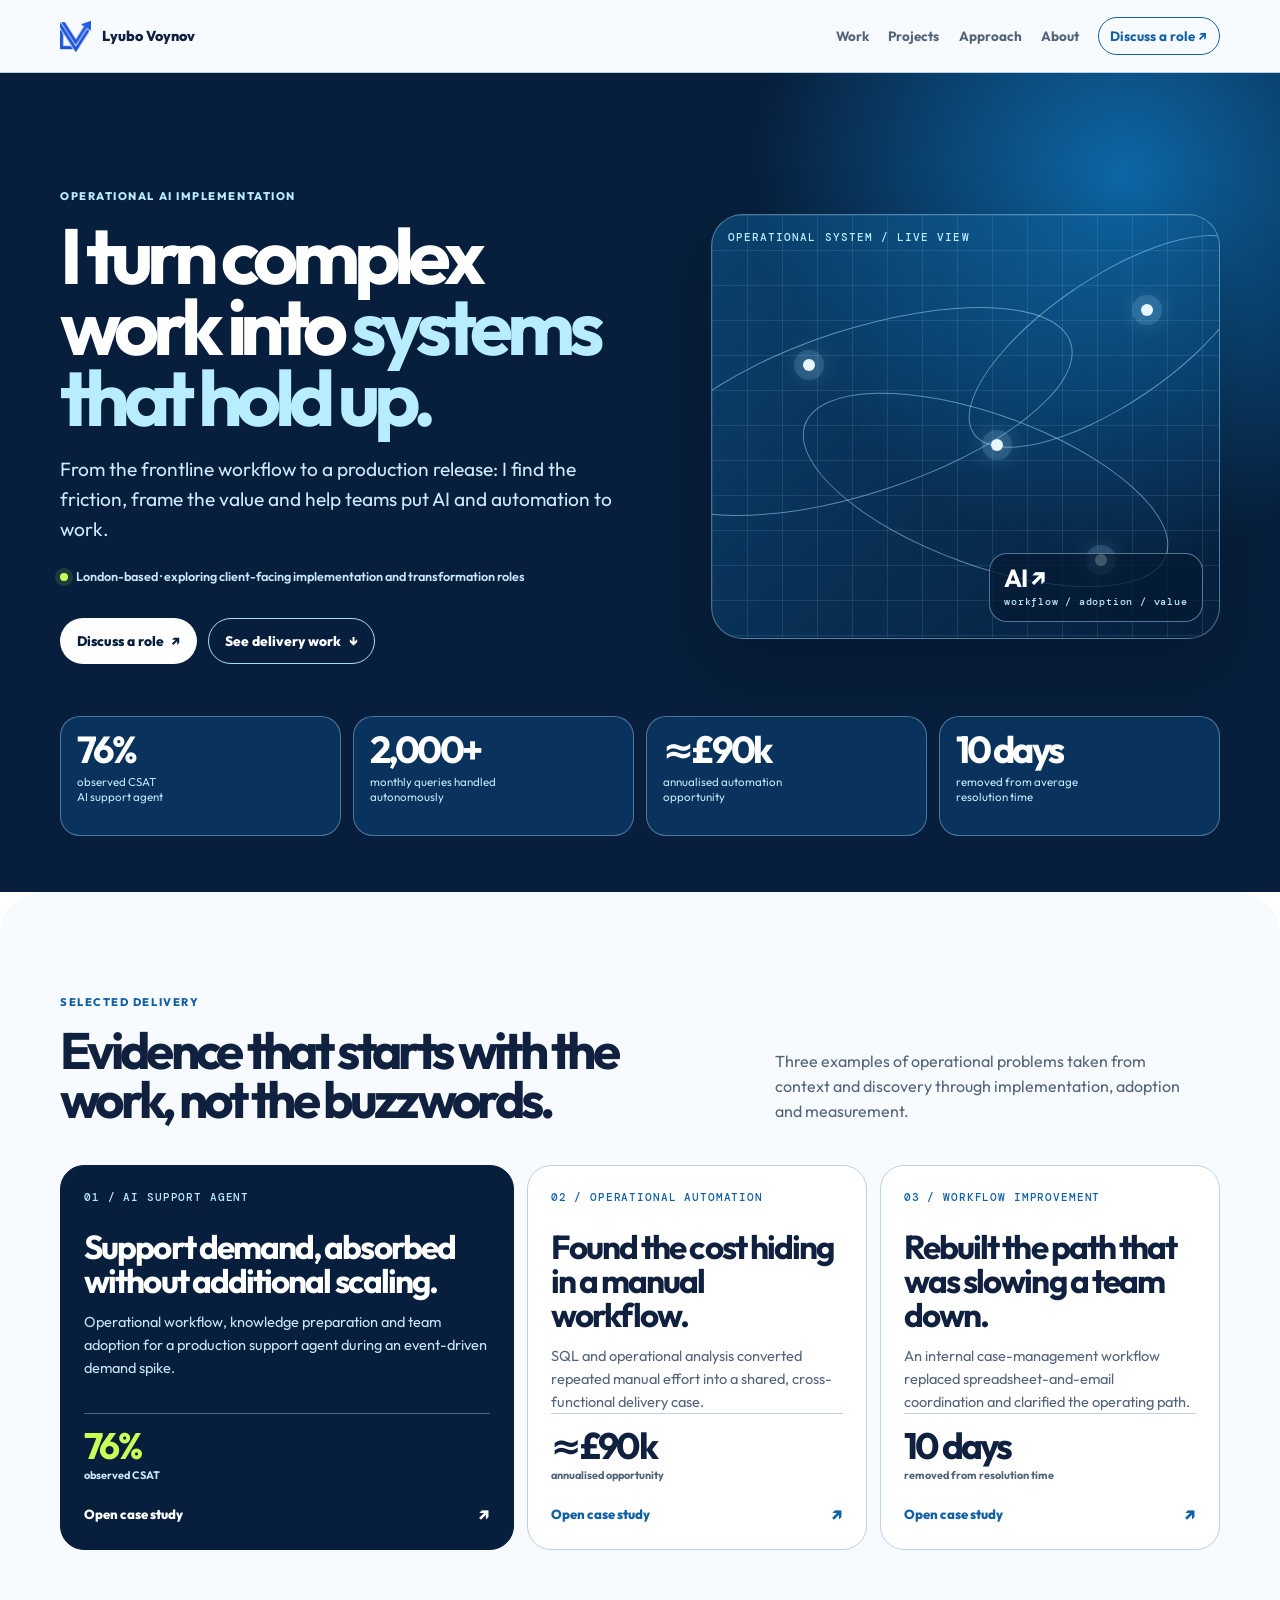
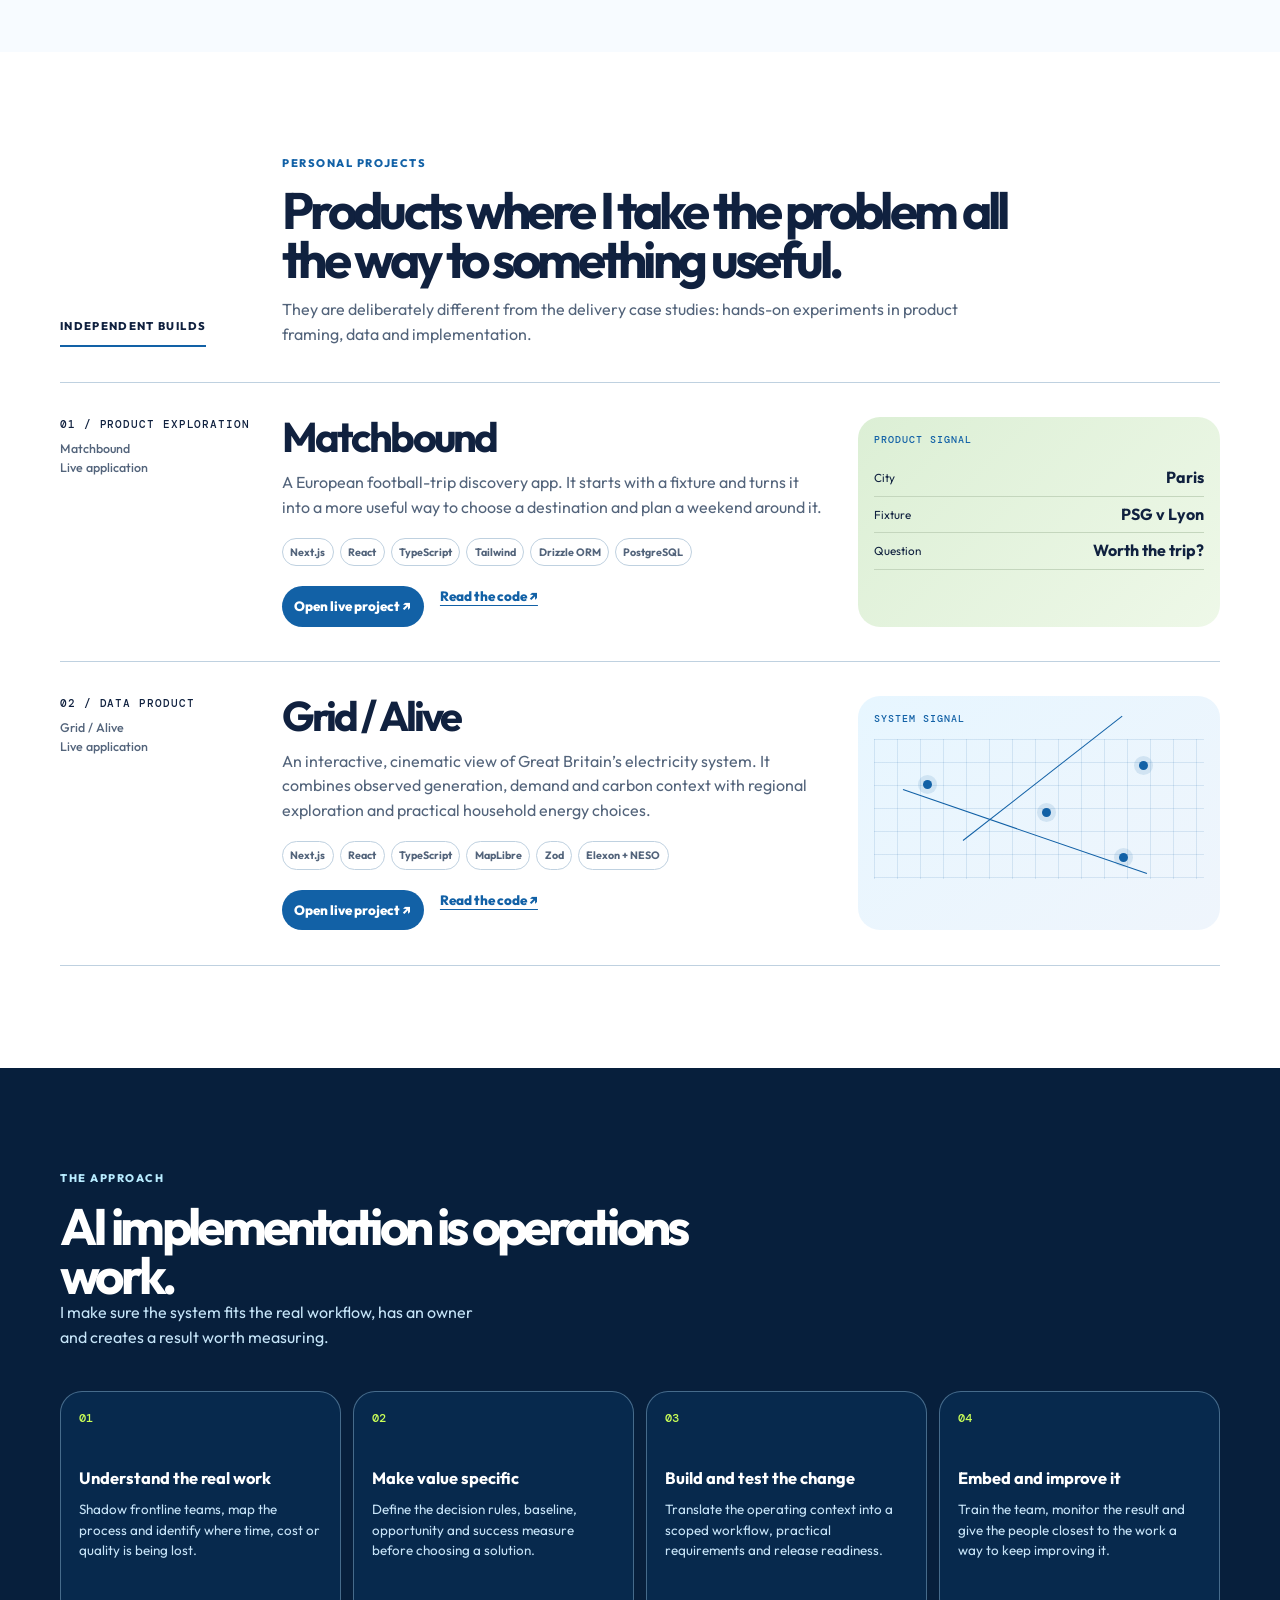
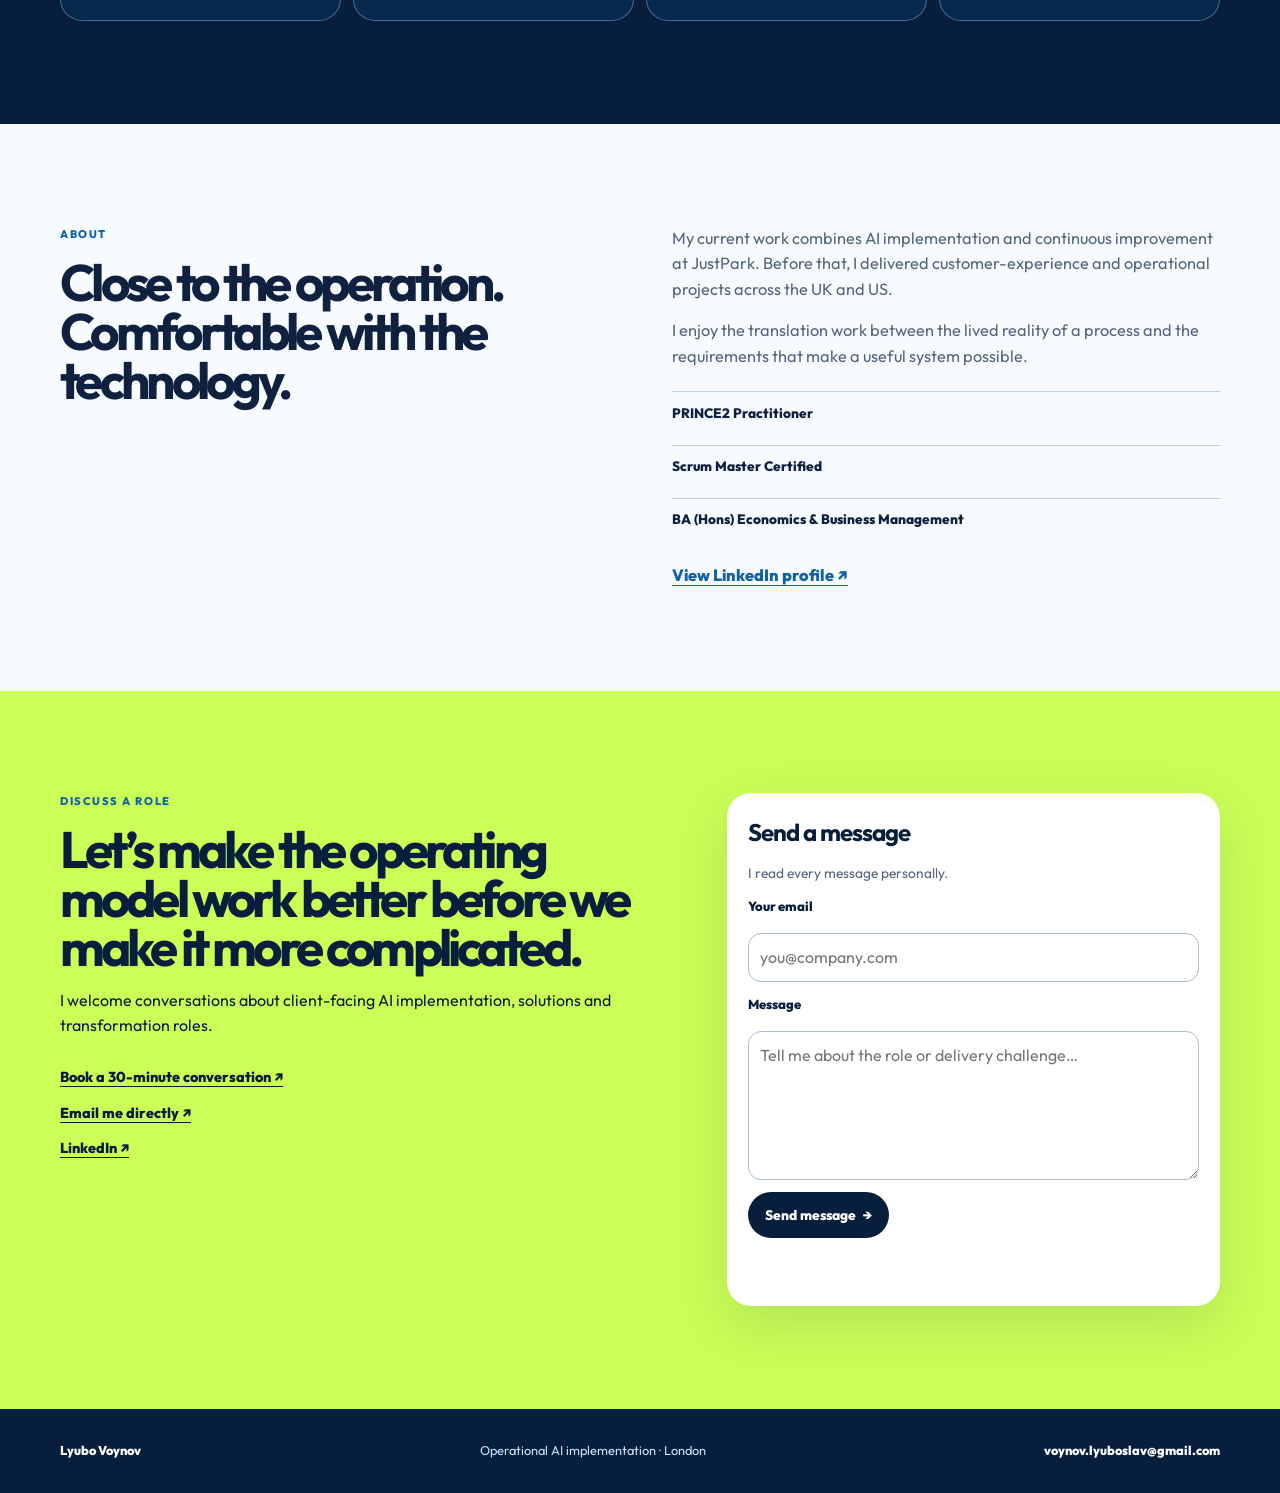
==== commit 7b794be2: "Redesign portfolio with Signal direction" ====
--- a/index.html
+++ b/index.html
@@ -1,25 +1,182 @@
-<!doctype html><html lang="en"><head><meta charset="utf-8"><meta name="viewport" content="width=device-width,initial-scale=1"><title>Lyubo Voynov | Customer-support AI implementation</title><meta name="description" content="Lyubo Voynov turns customer-support workflows into production AI systems. Based in London and exploring client-facing AI implementation and consulting roles."><link rel="canonical" href="https://lyubovoynov.com/"><meta property="og:type" content="website"><meta property="og:url" content="https://lyubovoynov.com/"><meta property="og:title" content="Lyubo Voynov | Customer-support AI implementation"><meta property="og:description" content="Production AI implementation, operational discovery and team enablement for customer support."><meta property="og:image" content="https://lyubovoynov.com/assets/images/og-image.png"><meta name="twitter:card" content="summary"><meta name="twitter:title" content="Lyubo Voynov | Customer-support AI implementation"><meta name="twitter:description" content="Production AI implementation, operational discovery and team enablement for customer support."><meta name="twitter:image" content="https://lyubovoynov.com/assets/images/og-image.png"><link rel="icon" href="assets/icons/favicon-32.png"><link rel="apple-touch-icon" href="assets/icons/apple-touch-icon.png"><link rel="preconnect" href="https://fonts.googleapis.com"><link rel="preconnect" href="https://fonts.gstatic.com" crossorigin><link href="https://fonts.googleapis.com/css2?family=DM+Sans:wght@400;500;600&family=Playfair+Display:ital,wght@0,600;0,700;1,600&display=swap" rel="stylesheet"><link rel="stylesheet" href="css/styles.css"><script type="application/ld+json">{"@context":"https://schema.org","@type":"Person","name":"Lyubo Voynov","url":"https://lyubovoynov.com/","jobTitle":"AI implementation and continuous improvement","sameAs":["https://www.linkedin.com/in/lyubo-voynov-9899047b/"]}</script></head><body><a class="skip-link" href="#main-content">Skip to main content</a>
-<nav class="nav" aria-label="Primary navigation"><div class="shell nav-inner"><a href="#top" class="logo" aria-label="Lyubo Voynov home"><img src="assets/icons/logo.png" alt=""></a><button class="menu-button" type="button" aria-expanded="false" aria-controls="site-menu">Menu</button><div class="nav-links" id="site-menu"><a href="#work">Work</a><a href="#bring">What I bring</a><a href="#process">How I work</a><a href="#about">About</a><a class="nav-cta" href="#contact" data-event="contact_cta">Discuss a role →</a></div></div></nav>
-<main id="main-content"><header class="hero" id="top"><div class="shell hero-grid"><div><p class="eyebrow">AI implementation · customer operations</p><h1>I turn customer-support workflows into <em>production AI systems.</em></h1><p class="lede">My experience combines operations, hands-on AI implementation and team enablement. I identify valuable problems, build and improve support workflows, and help teams take ownership of the systems they use.</p><p class="availability">Based in London. Exploring client-facing AI implementation and consulting roles.</p><div class="actions"><a class="button primary" href="#contact" data-event="hero_contact">Discuss a role →</a><a class="button secondary" href="#work">See production work ↓</a></div><div class="proof" aria-label="Selected operational outcomes"><p class="proof-intro">Evidence from delivery</p><div class="proof-lead"><article><strong>76%</strong><span>observed CSAT<br>AI support agent</span></article><article><strong>≈£90k</strong><span>annualised savings<br>opportunity</span></article><article><strong>10 days</strong><span>removed from average<br>resolution time</span></article><article><strong>2,000+</strong><span>monthly queries handled autonomously<br>other programme</span></article><article><strong>80%+</strong><span>productivity<br>other programme</span></article><article><strong>89%</strong><span>productivity<br>other programme</span></article><article><strong>87%</strong><span>faster resolution<br>other programme</span></article><article><strong>53% → 81%</strong><span>CSAT<br>other programme</span></article></div><p class="proof-note">Figures marked “other programme” refer to separate delivery initiatives.</p></div></div><figure class="portrait"><img src="assets/images/lyubo-voynov-hero.jpg" alt="Lyubo Voynov" width="1200" height="1200" fetchpriority="high"><figcaption>Lyubo Voynov · operations-led implementation</figcaption></figure></div></header>
-<section class="section pale" id="work"><div class="shell"><div class="intro"><p class="eyebrow">Selected production work</p><h2>Three examples of work that made it into operations.</h2><p>Open a case study for the operational context, my responsibility and the result.</p></div><div class="cards"><article class="card"><p class="kicker">Production AI support agent</p><h3>Scaling event support without scaling the team.</h3><p>FIFA World Cup-related operations created a concentrated spike in driver and customer support demand.</p><p class="case-metric">76% observed CSAT<br><span>2,000+ monthly queries handled autonomously</span></p><button class="case-open" type="button" data-case-modal="case-ai" aria-haspopup="dialog" aria-controls="case-ai">Open case study <span aria-hidden="true">↗</span></button></article><article class="card"><p class="kicker">Operational automation</p><h3>Finding an avoidable bottleneck worth fixing.</h3><p>Operational analysis revealed repeated manual effort and cost across a customer-operations workflow.</p><p class="case-metric">≈£90k<br><span>annualised savings opportunity</span></p><button class="case-open" type="button" data-case-modal="case-automation" aria-haspopup="dialog" aria-controls="case-automation">Open case study <span aria-hidden="true">↗</span></button></article><article class="card"><p class="kicker">Internal workflow improvement</p><h3>Replacing a 20+ day spreadsheet-and-email process.</h3><p>A cross-functional case process had slow handoffs, limited visibility and lengthy average resolution.</p><p class="case-metric">10 days removed<br><span>80%+ productivity improvement</span></p><button class="case-open" type="button" data-case-modal="case-workflow" aria-haspopup="dialog" aria-controls="case-workflow">Open case study <span aria-hidden="true">↗</span></button></article></div></div></section>
-<dialog class="case-modal" id="case-ai" aria-labelledby="case-ai-title"><article><header><p class="kicker">Production AI support agent</p><button class="modal-close" type="button" aria-label="Close case study">×</button><h2 id="case-ai-title">Scaling event support without scaling the team.</h2><p>FIFA World Cup-related operations created a concentrated support spike. I built and deployed the operational support-agent workflow and its knowledge structure.</p></header><div class="modal-facts"><span>2,000+ monthly queries handled autonomously</span><span>76% observed CSAT</span><span>Human-agent scaling frozen during the spike</span></div><div class="modal-copy"><section><h3>What changed</h3><p>The agent handled a defined support scope with knowledge organised for the production workflow and escalation available where automation was not appropriate.</p></section><section><h3>My role</h3><p>I owned the operational implementation: workflow, knowledge preparation and adoption with the teams closest to the work.</p></section><section><h3>Measurement context</h3><p>The available record supports the observed result, but not its sample period, comparison group or cost saving—so those details are not inferred.</p></section></div><a class="modal-route" href="work/ai-support-agent/">Read the full case-study page →</a></article></dialog>
-<dialog class="case-modal" id="case-automation" aria-labelledby="case-automation-title"><article><header><p class="kicker">Operational automation</p><button class="modal-close" type="button" aria-label="Close case study">×</button><h2 id="case-automation-title">Finding an avoidable bottleneck worth fixing.</h2><p>I used SQL and operational analysis to identify repeated manual effort, quantify the opportunity and turn it into a cross-functional delivery case.</p></header><div class="modal-facts"><span>SQL and operational analysis</span><span>Engineering, CX and Finance coordination</span><span>≈£90k annualised opportunity</span></div><div class="modal-copy"><section><h3>What changed</h3><p>The work moved an observed pain point into a scoped automation opportunity with a shared operational rationale.</p></section><section><h3>My role</h3><p>I quantified the opportunity and built the business case, then coordinated the teams needed to evaluate and deliver it.</p></section><section><h3>Measurement context</h3><p>This is an annualised estimate, not realised savings. Its estimation basis and post-launch validation are not specified in the record.</p></section></div><a class="modal-route" href="work/operational-automation/">Read the full case-study page →</a></article></dialog>
-<dialog class="case-modal" id="case-workflow" aria-labelledby="case-workflow-title"><article><header><p class="kicker">Internal workflow improvement</p><button class="modal-close" type="button" aria-label="Close case study">×</button><h2 id="case-workflow-title">Replacing a 20+ day spreadsheet-and-email process.</h2><p>I designed and built an internal case-management workflow, then partnered with technical teams to productionise it.</p></header><div class="modal-facts"><span>20+ day starting resolution process</span><span>≈10 days removed</span><span>80%+ productivity improvement</span></div><div class="modal-copy"><section><h3>What changed</h3><p>The new workflow replaced spreadsheet-and-email coordination with an internal tool and a clearer operating path for cases.</p></section><section><h3>My role</h3><p>I designed and built the workflow around the operational process, then worked with technical teams to productionise it.</p></section><section><h3>Measurement context</h3><p>The figures apply to this workflow, not the AI support agent. A fuller productivity calculation is not available, so no extra precision is claimed.</p></section></div><a class="modal-route" href="work/case-management-workflow/">Read the full case-study page →</a></article></dialog>
-<section class="section dark" id="bring"><div class="shell"><div class="intro"><p class="eyebrow">What I bring to client projects</p><h2>Practical ownership from discovery through adoption.</h2><p>I can own operational requirements and implementation work, while working with engineers on proprietary systems and advanced integrations.</p></div><ol class="capabilities"><li><span>01</span><div><h3>Operational discovery and prioritisation</h3><p>I map recurring support categories, frontline friction and workflow cost to identify problems worth solving—not just tasks that are easy to automate.</p></div></li><li><span>02</span><div><h3>Knowledge preparation and agent improvement</h3><p>I turn historical cases and frontline knowledge into usable agent knowledge, then investigate failure modes and close gaps with subject-matter experts.</p></div></li><li><span>03</span><div><h3>Workflow design, integration and escalation</h3><p>I define what should be resolved, routed or escalated, and work with technical colleagues where APIs, CRM systems or proprietary platforms are involved.</p></div></li><li><span>04</span><div><h3>Testing, measurement and deployment readiness</h3><p>I test bounded workflows against real operational expectations, establish a baseline and keep success measures tied to service quality and value.</p></div></li><li><span>05</span><div><h3>Team training and operational ownership</h3><p>I help the people closest to the work understand, operate and improve the system after launch.</p></div></li></ol></div></section>
-<section class="section pale" id="process"><div class="shell split"><div class="intro"><p class="eyebrow">How I work</p><h2>A repeatable way to turn unfamiliar operational problems into working change.</h2><p>The context changes from business to business. The approach stays practical, collaborative and grounded in the people doing the work.</p></div><ol class="process"><li><span>01</span>Understand the real operating context.</li><li><span>02</span>Map failure points, users and value at stake.</li><li><span>03</span>Agree decision rules, ownership and success measures.</li><li><span>04</span>Design and test a focused change.</li><li><span>05</span>Coordinate build, integration and release.</li><li><span>06</span>Embed adoption, measure and improve.</li></ol></div></section>
-<section class="section" id="about"><div class="shell split"><div><p class="eyebrow">About</p><h2>Operations and delivery experience, applied to AI implementation.</h2></div><div class="copy"><p>My current work combines AI implementation and continuous improvement at JustPark. Before that, I worked in operational and customer-experience project roles, delivering programmes across the UK and US.</p><p>I enjoy working across operational, product and engineering teams: translating the lived reality of a process into requirements that can be tested, implemented and improved. I’m now looking to apply that experience across different businesses in a client-facing role.</p><div class="credentials"><span>PRINCE2 Practitioner</span><span>Scrum Master Certified</span><span>BA (Hons) Economics &amp; Business Management</span></div><a href="https://www.linkedin.com/in/lyubo-voynov-9899047b/" target="_blank" rel="noopener">View LinkedIn profile ↗</a></div></div></section>
-<section class="contact" id="contact"><div class="shell split"><div><p class="eyebrow">Discuss a role</p><h2>Looking for someone who can take AI from a promising idea into working operations?</h2><p>I welcome conversations about client-facing implementation, solutions and AI delivery roles.</p><div class="contact-links"><a href="https://calendly.com/voynov-lyuboslav" target="_blank" rel="noopener" data-event="schedule_click">Book a 30-minute conversation ↗</a><a href="mailto:voynov.lyuboslav@gmail.com" data-event="email_click">Email me directly ↗</a><a href="https://www.linkedin.com/in/lyubo-voynov-9899047b/" target="_blank" rel="noopener">LinkedIn ↗</a></div></div><form class="form" id="contactForm" novalidate><h3>Send a message</h3><p>I read every message personally.</p><label for="cf-email">Your email</label><input id="cf-email" name="email" type="email" autocomplete="email" placeholder="you@company.com" required><label for="cf-msg">Message</label><textarea id="cf-msg" name="message" rows="5" placeholder="Tell me about the role or delivery challenge…" required></textarea><button class="button primary" type="submit"><span class="cf-btn-text">Send message</span> →</button><p id="cfSuccess" class="status" aria-live="polite"></p><p id="cfError" class="error" role="alert"></p></form></div></section></main>
-<footer><div class="shell footer"><a href="#top">Lyubo <span>Voynov</span></a><span>AI implementation · customer operations · London</span><a href="mailto:voynov.lyuboslav@gmail.com">voynov.lyuboslav@gmail.com</a></div></footer><style>
-/* Minimal casebook pass: keep the proof, remove the repeated landing-page chrome. */
-.hero{padding:clamp(3.5rem,7vw,6.25rem) 0 4.25rem}.section{padding:clamp(3rem,5.5vw,5.25rem) 0}.button{border-radius:5px;box-shadow:none}
-.hero{position:relative;isolation:isolate;overflow:hidden}.hero-grid{position:relative;z-index:1}.hero::before{content:"";position:absolute;z-index:0;top:2rem;right:max(24px,calc((100vw - 1120px)/2));bottom:2rem;width:min(43vw,560px);background-image:linear-gradient(rgba(166,220,255,.12) 1px,transparent 1px),linear-gradient(90deg,rgba(166,220,255,.12) 1px,transparent 1px);background-size:30px 30px;mask-image:linear-gradient(90deg,transparent,black 18%,black 86%,transparent);-webkit-mask-image:linear-gradient(90deg,transparent,black 18%,black 86%,transparent);opacity:.6}.hero::after{content:"";position:absolute;z-index:0;top:2rem;right:max(24px,calc((100vw - 1120px)/2));bottom:2rem;width:min(48vw,640px);background:url("data:image/svg+xml,%3Csvg xmlns='http://www.w3.org/2000/svg' viewBox='0 0 820 560' fill='none'%3E%3Cpath d='M0 420C150 420 180 212 386 212C572 212 560 66 820 66' stroke='%238cd1ff' stroke-opacity='.52' stroke-width='1.5'/%3E%3Cpath d='M62 560C204 510 242 392 390 392C528 392 540 252 820 252' stroke='%238cd1ff' stroke-opacity='.45' stroke-width='1.5'/%3E%3Cpath d='M428 212v-20m0 40v20m-20-20h40M600 392v-20m0 40v20m-20-20h40M710 252v-20m0 40v20m-20-20h40' stroke='%23d8efff' stroke-opacity='.52' stroke-width='1.5'/%3E%3C/svg%3E") no-repeat right center/100% auto;opacity:.78;pointer-events:none}
-.hero::before{top:1.25rem;right:max(24px,calc((100vw - 1120px)/2));bottom:auto;width:min(47vw,650px);height:min(31vw,380px);background:url("data:image/svg+xml,%3Csvg xmlns='http://www.w3.org/2000/svg' viewBox='0 0 700 400' fill='none'%3E%3Cpath d='M18 260C140 260 154 96 330 96C486 96 516 228 682 228' stroke='%238cd1ff' stroke-opacity='.38' stroke-width='1.25'/%3E%3Cpath d='M34 88C178 72 210 205 372 202C520 200 548 58 674 44' stroke='%238cd1ff' stroke-opacity='.32' stroke-width='1.25'/%3E%3Cg stroke='%238cd1ff' stroke-opacity='.3'%3E%3Ccircle cx='96' cy='260' r='28'/%3E%3Ccircle cx='96' cy='260' r='15'/%3E%3Ccircle cx='330' cy='96' r='30'/%3E%3Ccircle cx='330' cy='96' r='16'/%3E%3Ccircle cx='372' cy='202' r='26'/%3E%3Ccircle cx='372' cy='202' r='13'/%3E%3Ccircle cx='612' cy='76' r='35'/%3E%3Ccircle cx='612' cy='76' r='19'/%3E%3Ccircle cx='648' cy='228' r='28'/%3E%3Ccircle cx='648' cy='228' r='15'/%3E%3C/g%3E%3Cg fill='%23e7f3ff'%3E%3Ccircle cx='96' cy='260' r='3.4'/%3E%3Ccircle cx='330' cy='96' r='3.4'/%3E%3Ccircle cx='372' cy='202' r='3.4'/%3E%3Ccircle cx='612' cy='76' r='3.4'/%3E%3Ccircle cx='648' cy='228' r='3.4'/%3E%3C/g%3E%3C/svg%3E") no-repeat right top/100% auto;opacity:.85;mask-image:none;-webkit-mask-image:none}.hero::after{display:none}
-:root{--muted:var(--ink)}.proof-lead{grid-template-columns:repeat(4,minmax(0,1fr))}.proof-lead article{min-height:100px}.proof-lead article:nth-child(5){border-left:0}.proof-lead article:nth-child(n+5){border-top:1px solid rgba(255,255,255,.3)}.proof-lead strong{font-size:clamp(1.3rem,2.45vw,2.05rem)}.proof-lead span{font-size:.7rem}.proof-note{margin:.7rem 0 0;color:#d8efff;font-size:.7rem;line-height:1.35}
-#work .cards{grid-template-columns:repeat(3,minmax(0,1fr));gap:0;border-top:1px solid var(--line);border-bottom:1px solid var(--line)}#work .card{min-height:330px;padding:1.4rem 1.35rem 1.45rem;border:0;border-left:1px solid var(--line);background:transparent;box-shadow:none}#work .card:first-child{border-left:0}#work .card h3{font-size:clamp(1.35rem,2.1vw,1.78rem);max-width:none}#work .card p{margin:0 0 .8rem;max-width:560px}.case-metric{margin-top:auto!important;padding-top:.7rem;border-top:1px solid var(--line);font:600 1.55rem/1 var(--serif);letter-spacing:-.045em;color:var(--ink)}.case-metric span{display:block;margin-top:.35rem;font:500 .78rem/1.35 var(--sans);letter-spacing:0;color:var(--muted)}.case-open{display:flex;justify-content:space-between;align-items:center;width:100%;margin-top:1.25rem;padding:.75rem 0 0;border:0;border-top:1px solid var(--blue);background:transparent;color:var(--blue);font:800 .87rem var(--sans);text-align:left;cursor:pointer}.case-open span{font-size:1.05rem}.card:hover{transform:none;box-shadow:none}
-#bring.dark{background:#fcfbf7;color:var(--ink);border-top:1px solid var(--line);border-bottom:1px solid var(--line)}#bring.dark .intro{color:var(--muted)}#bring.dark .eyebrow{color:var(--blue)}#bring .capabilities{grid-template-columns:repeat(2,minmax(0,1fr));gap:0;margin:1.6rem 0 0;background:transparent;border-top:1px solid var(--line)}#bring .capabilities li{min-height:0;padding:1.15rem 0;background:transparent;border-bottom:1px solid var(--line);border-right:0}#bring .capabilities li:nth-child(odd){padding-right:1.65rem}#bring .capabilities li:nth-child(even){padding-left:1.65rem}#bring .capabilities li>span{color:var(--blue)}#bring .capabilities h3{color:var(--ink);font-size:.97rem}#bring .capabilities p{color:var(--muted);font-size:.85rem}
-#process .split{gap:2.5rem}#process .intro{margin-bottom:0}#process .process{gap:.8rem 1.25rem}#process .process li{font-size:.86rem}.contact{padding:clamp(3rem,5.5vw,5.25rem) 0;background:#eef6fc}.contact-grid{gap:2.5rem}.form{padding:1.3rem;box-shadow:none}
-.contact-links{display:grid;justify-items:start;gap:.65rem}.contact-links a{display:block;color:var(--blue);font-weight:800;text-decoration-thickness:1px;text-underline-offset:4px}.contact-links a+a{margin:0}
-.case-modal{width:min(760px,calc(100% - 2rem));max-height:min(760px,calc(100dvh - 2rem));padding:0;border:0;background:#fcfbf7;color:var(--ink);box-shadow:0 24px 80px rgba(4,26,51,.35);overflow:auto}.case-modal::backdrop{background:rgba(8,32,59,.7);backdrop-filter:blur(4px)}.case-modal article{padding:clamp(1.4rem,4vw,3rem)}.case-modal header{position:relative;padding-right:3rem}.case-modal h2{margin:0 0 .9rem;font:600 clamp(1.9rem,4vw,3rem)/1.05 var(--serif);letter-spacing:-.045em}.case-modal header>p:last-child{margin:0;color:var(--muted);font-size:1.02rem}.modal-close{position:absolute;top:-.35rem;right:0;display:grid;place-items:center;width:2.5rem;height:2.5rem;padding:0;border:1px solid var(--line);border-radius:50%;background:transparent;color:var(--ink);font:400 2rem/1 var(--serif);cursor:pointer}.modal-facts{display:flex;flex-wrap:wrap;gap:.5rem;margin:1.5rem 0;padding:1rem 0;border-top:1px solid var(--line);border-bottom:1px solid var(--line)}.modal-facts span{padding:.35rem .55rem;border:1px solid var(--line);font-size:.78rem;font-weight:800}.modal-copy{display:grid;grid-template-columns:repeat(3,1fr);gap:1rem}.modal-copy h3{margin:0 0 .45rem;font-size:.88rem}.modal-copy p{margin:0;color:var(--muted);font-size:.86rem;line-height:1.55}.modal-route{display:inline-block;margin-top:1.75rem;color:var(--blue);font-weight:800;text-underline-offset:4px}body.modal-open{position:fixed;width:100%;overflow:hidden}
-@media(max-width:980px){.hero::before,.hero::after{display:none}}@media(max-width:680px){.hero{padding:3.35rem 0 3rem}.hero::before,.hero::after{display:block;right:-3.25rem}.hero::before{top:6rem;bottom:0;width:350px;background-size:26px 26px;opacity:.28}.hero::after{top:5.5rem;bottom:0;width:420px;background-size:420px 290px;opacity:.36}.section{padding:2.8rem 0}.proof-lead{grid-template-columns:repeat(2,minmax(0,1fr))}.proof-lead article{min-height:86px}.proof-lead article:nth-child(5){border-left:1px solid rgba(255,255,255,.3)}.proof-lead article:nth-child(odd){border-left:0}.proof-lead article:nth-child(n+3){border-top:1px solid rgba(255,255,255,.3)}.proof-lead strong{font-size:1.45rem}.proof-lead span{font-size:.65rem}#work .cards{grid-template-columns:1fr;gap:0}#work .card{min-height:0;padding:1.2rem 0;border-left:0;border-top:1px solid var(--line)}#work .card:first-child{border-top:0}#work .card h3{font-size:1.55rem}.case-metric{margin-top:.55rem!important}.case-open{margin-top:1rem}#bring .capabilities{grid-template-columns:1fr 1fr}#bring .capabilities li{padding:.9rem 0}#bring .capabilities li:nth-child(odd){padding-right:.8rem}#bring .capabilities li:nth-child(even){padding-left:.8rem}#bring .capabilities h3{font-size:.84rem}#bring .capabilities p{font-size:.76rem;line-height:1.42}#process .process{gap:.7rem}.contact{padding:2.8rem 0}.case-modal{width:calc(100% - 1rem);max-height:calc(100dvh - 1rem)}.case-modal article{padding:1.4rem}.modal-copy{grid-template-columns:1fr;gap:1.15rem}.modal-close{top:-.1rem}}
-@media(max-width:680px){.hero::before{top:4.75rem;right:-5rem;bottom:auto;width:390px;height:270px;background-size:390px auto;opacity:.42}.hero::after{display:none}}
-</style><script src="js/main.js"></script></body></html>
+<!doctype html>
+<html lang="en">
+<head>
+  <meta charset="utf-8">
+  <meta name="viewport" content="width=device-width,initial-scale=1">
+  <meta name="description" content="Lyubo Voynov delivers operational AI systems, workflow improvement and adoption that hold up in real teams.">
+  <link rel="canonical" href="https://lyubovoynov.com/">
+  <meta property="og:type" content="website">
+  <meta property="og:url" content="https://lyubovoynov.com/">
+  <meta property="og:title" content="Lyubo Voynov | Operational AI implementation">
+  <meta property="og:description" content="Operational AI implementation, workflow design and team adoption.">
+  <meta property="og:image" content="https://lyubovoynov.com/assets/images/og-image.png">
+  <meta name="twitter:card" content="summary">
+  <meta name="twitter:title" content="Lyubo Voynov | Operational AI implementation">
+  <meta name="twitter:description" content="Operational AI implementation, workflow design and team adoption.">
+  <meta name="twitter:image" content="https://lyubovoynov.com/assets/images/og-image.png">
+  <title>Lyubo Voynov | Operational AI implementation</title>
+  <link rel="icon" href="assets/icons/favicon-32.png">
+  <link rel="apple-touch-icon" href="assets/icons/apple-touch-icon.png">
+  <link rel="preconnect" href="https://fonts.googleapis.com">
+  <link rel="preconnect" href="https://fonts.gstatic.com" crossorigin>
+  <link href="https://fonts.googleapis.com/css2?family=DM+Mono:wght@400;500&family=Outfit:wght@400;500;600;700;800&display=swap" rel="stylesheet">
+  <link rel="stylesheet" href="css/styles.css">
+  <script type="application/ld+json">{"@context":"https://schema.org","@type":"Person","name":"Lyubo Voynov","url":"https://lyubovoynov.com/","jobTitle":"Continuous Improvement and AI Implementation Manager","sameAs":["https://www.linkedin.com/in/lyubo-voynov-9899047b/"]}</script>
+</head>
+<body>
+  <a class="skip-link" href="#main-content">Skip to main content</a>
+  <nav class="nav" aria-label="Primary navigation">
+    <div class="shell nav-inner">
+      <a href="#top" class="logo" aria-label="Lyubo Voynov home"><img src="assets/icons/logo.png" alt=""><span>Lyubo Voynov</span></a>
+      <button class="menu-button" type="button" aria-expanded="false" aria-controls="site-menu">Menu</button>
+      <div class="nav-links" id="site-menu">
+        <a href="#work">Work</a>
+        <a href="#projects">Projects</a>
+        <a href="#approach">Approach</a>
+        <a href="#about">About</a>
+        <a class="nav-cta" href="#contact" data-event="contact_cta">Discuss a role ↗</a>
+      </div>
+    </div>
+  </nav>
+
+  <main id="main-content">
+    <header class="hero" id="top">
+      <div class="shell">
+        <div class="hero-grid">
+          <div class="hero-copy">
+            <p class="eyebrow">Operational AI implementation</p>
+            <h1>I turn complex work into <em>systems that hold up.</em></h1>
+            <p class="lede">From the frontline workflow to a production release: I find the friction, frame the value and help teams put AI and automation to work.</p>
+            <p class="availability"><span></span>London-based · exploring client-facing implementation and transformation roles</p>
+            <div class="actions">
+              <a class="button primary" href="#contact" data-event="hero_contact">Discuss a role <span aria-hidden="true">↗</span></a>
+              <a class="button secondary" href="#work">See delivery work <span aria-hidden="true">↓</span></a>
+            </div>
+          </div>
+          <div class="system-map" aria-label="Illustration of connected operational systems">
+            <p>Operational system / live view</p>
+            <i class="arc arc-one"></i><i class="arc arc-two"></i><i class="arc arc-three"></i>
+            <i class="node node-one"></i><i class="node node-two"></i><i class="node node-three"></i><i class="node node-four"></i>
+            <div class="map-stat">AI ↗<span>workflow / adoption / value</span></div>
+          </div>
+        </div>
+        <div class="proof" aria-label="Selected operational outcomes">
+          <article><strong>76%</strong><span>observed CSAT<br>AI support agent</span></article>
+          <article><strong>2,000+</strong><span>monthly queries handled<br>autonomously</span></article>
+          <article><strong>≈£90k</strong><span>annualised automation<br>opportunity</span></article>
+          <article><strong>10 days</strong><span>removed from average<br>resolution time</span></article>
+        </div>
+      </div>
+    </header>
+
+    <section class="section work-section" id="work">
+      <div class="shell">
+        <div class="section-intro split-intro">
+          <div>
+            <p class="eyebrow">Selected delivery</p>
+            <h2>Evidence that starts with the work, not the buzzwords.</h2>
+          </div>
+          <p>Three examples of operational problems taken from context and discovery through implementation, adoption and measurement.</p>
+        </div>
+        <div class="case-grid">
+          <article class="case-card case-card-featured">
+            <p class="case-tag">01 / AI support agent</p>
+            <h3>Support demand, absorbed without additional scaling.</h3>
+            <p>Operational workflow, knowledge preparation and team adoption for a production support agent during an event-driven demand spike.</p>
+            <p class="case-metric">76%<span>observed CSAT</span></p>
+            <button class="case-open" type="button" data-case-modal="case-ai" aria-haspopup="dialog" aria-controls="case-ai">Open case study <span aria-hidden="true">↗</span></button>
+          </article>
+          <article class="case-card">
+            <p class="case-tag">02 / Operational automation</p>
+            <h3>Found the cost hiding in a manual workflow.</h3>
+            <p>SQL and operational analysis converted repeated manual effort into a shared, cross-functional delivery case.</p>
+            <p class="case-metric">≈£90k<span>annualised opportunity</span></p>
+            <button class="case-open" type="button" data-case-modal="case-automation" aria-haspopup="dialog" aria-controls="case-automation">Open case study <span aria-hidden="true">↗</span></button>
+          </article>
+          <article class="case-card">
+            <p class="case-tag">03 / Workflow improvement</p>
+            <h3>Rebuilt the path that was slowing a team down.</h3>
+            <p>An internal case-management workflow replaced spreadsheet-and-email coordination and clarified the operating path.</p>
+            <p class="case-metric">10 days<span>removed from resolution time</span></p>
+            <button class="case-open" type="button" data-case-modal="case-workflow" aria-haspopup="dialog" aria-controls="case-workflow">Open case study <span aria-hidden="true">↗</span></button>
+          </article>
+        </div>
+      </div>
+    </section>
+
+    <dialog class="case-modal" id="case-ai" aria-labelledby="case-ai-title">
+      <article>
+        <header><p class="case-tag">Production AI support agent</p><button class="modal-close" type="button" aria-label="Close case study">×</button><h2 id="case-ai-title">Scaling event support without scaling the team.</h2><p>FIFA World Cup-related operations created a concentrated support spike. I built and deployed the operational support-agent workflow and its knowledge structure.</p></header>
+        <div class="modal-facts"><span>2,000+ monthly queries handled autonomously</span><span>76% observed CSAT</span><span>Human-agent scaling frozen during the spike</span></div>
+        <div class="modal-copy"><section><h3>What changed</h3><p>The agent handled a defined support scope with knowledge organised for the production workflow and escalation available where automation was not appropriate.</p></section><section><h3>My role</h3><p>I owned the operational implementation: workflow, knowledge preparation and adoption with the teams closest to the work.</p></section><section><h3>Measurement context</h3><p>The available record supports the observed result, but not its sample period, comparison group or cost saving - so those details are not inferred.</p></section></div>
+        <a class="modal-route" href="work/ai-support-agent/">Read the full case-study page →</a>
+      </article>
+    </dialog>
+    <dialog class="case-modal" id="case-automation" aria-labelledby="case-automation-title">
+      <article>
+        <header><p class="case-tag">Operational automation</p><button class="modal-close" type="button" aria-label="Close case study">×</button><h2 id="case-automation-title">Finding an avoidable bottleneck worth fixing.</h2><p>I used SQL and operational analysis to identify repeated manual effort, quantify the opportunity and turn it into a cross-functional delivery case.</p></header>
+        <div class="modal-facts"><span>SQL and operational analysis</span><span>Engineering, CX and Finance coordination</span><span>≈£90k annualised opportunity</span></div>
+        <div class="modal-copy"><section><h3>What changed</h3><p>The work moved an observed pain point into a scoped automation opportunity with a shared operational rationale.</p></section><section><h3>My role</h3><p>I quantified the opportunity and built the business case, then coordinated the teams needed to evaluate and deliver it.</p></section><section><h3>Measurement context</h3><p>This is an annualised estimate, not realised savings. Its estimation basis and post-launch validation are not specified in the record.</p></section></div>
+        <a class="modal-route" href="work/operational-automation/">Read the full case-study page →</a>
+      </article>
+    </dialog>
+    <dialog class="case-modal" id="case-workflow" aria-labelledby="case-workflow-title">
+      <article>
+        <header><p class="case-tag">Internal workflow improvement</p><button class="modal-close" type="button" aria-label="Close case study">×</button><h2 id="case-workflow-title">Replacing a 20+ day spreadsheet-and-email process.</h2><p>I designed and built an internal case-management workflow, then partnered with technical teams to productionise it.</p></header>
+        <div class="modal-facts"><span>20+ day starting resolution process</span><span>≈10 days removed</span><span>80%+ productivity improvement</span></div>
+        <div class="modal-copy"><section><h3>What changed</h3><p>The new workflow replaced spreadsheet-and-email coordination with an internal tool and a clearer operating path for cases.</p></section><section><h3>My role</h3><p>I designed and built the workflow around the operational process, then worked with technical teams to productionise it.</p></section><section><h3>Measurement context</h3><p>The figures apply to this workflow, not the AI support agent. A fuller productivity calculation is not available, so no extra precision is claimed.</p></section></div>
+        <a class="modal-route" href="work/case-management-workflow/">Read the full case-study page →</a>
+      </article>
+    </dialog>
+
+    <section class="section projects-section" id="projects">
+      <div class="shell">
+        <div class="project-heading">
+          <p class="project-label">Independent builds</p>
+          <div><p class="eyebrow">Personal projects</p><h2>Products where I take the problem all the way to something useful.</h2><p>They are deliberately different from the delivery case studies: hands-on experiments in product framing, data and implementation.</p></div>
+        </div>
+        <div class="project-list">
+          <article class="project-entry">
+            <div class="project-index">01 / Product exploration<span>Matchbound<br>Live application</span></div>
+            <div class="project-copy"><h3>Matchbound</h3><p>A European football-trip discovery app. It starts with a fixture and turns it into a more useful way to choose a destination and plan a weekend around it.</p><div class="stack"><span>Next.js</span><span>React</span><span>TypeScript</span><span>Tailwind</span><span>Drizzle ORM</span><span>PostgreSQL</span></div><div class="project-links"><a href="https://matchbound.vercel.app" target="_blank" rel="noopener">Open live project ↗</a><a href="https://github.com/LyuboslavVoynov/matchbound-main" target="_blank" rel="noopener">Read the code ↗</a></div></div>
+            <aside class="project-visual matchbound-visual" aria-label="Illustrative Matchbound interface"><p>Product signal</p><div><span>City</span><strong>Paris</strong></div><div><span>Fixture</span><strong>PSG v Lyon</strong></div><div><span>Question</span><strong>Worth the trip?</strong></div></aside>
+          </article>
+          <article class="project-entry">
+            <div class="project-index">02 / Data product<span>Grid / Alive<br>Live application</span></div>
+            <div class="project-copy"><h3>Grid / Alive</h3><p>An interactive, cinematic view of Great Britain’s electricity system. It combines observed generation, demand and carbon context with regional exploration and practical household energy choices.</p><div class="stack"><span>Next.js</span><span>React</span><span>TypeScript</span><span>MapLibre</span><span>Zod</span><span>Elexon + NESO</span></div><div class="project-links"><a href="https://grid-alive.vercel.app" target="_blank" rel="noopener">Open live project ↗</a><a href="https://github.com/LyuboslavVoynov/grid-alive" target="_blank" rel="noopener">Read the code ↗</a></div></div>
+            <aside class="project-visual grid-visual" aria-label="Illustrative Grid Alive system map"><p>System signal</p><div class="grid-lines"><i class="grid-node one"></i><i class="grid-node two"></i><i class="grid-node three"></i><i class="grid-node four"></i></div></aside>
+          </article>
+        </div>
+      </div>
+    </section>
+
+    <section class="section approach-section" id="approach">
+      <div class="shell">
+        <div class="section-intro"><p class="eyebrow">The approach</p><h2>AI implementation is operations work.</h2><p>I make sure the system fits the real workflow, has an owner and creates a result worth measuring.</p></div>
+        <ol class="approach-list">
+          <li><span>01</span><div><h3>Understand the real work</h3><p>Shadow frontline teams, map the process and identify where time, cost or quality is being lost.</p></div></li>
+          <li><span>02</span><div><h3>Make value specific</h3><p>Define the decision rules, baseline, opportunity and success measure before choosing a solution.</p></div></li>
+          <li><span>03</span><div><h3>Build and test the change</h3><p>Translate the operating context into a scoped workflow, practical requirements and release readiness.</p></div></li>
+          <li><span>04</span><div><h3>Embed and improve it</h3><p>Train the team, monitor the result and give the people closest to the work a way to keep improving it.</p></div></li>
+        </ol>
+      </div>
+    </section>
+
+    <section class="section about-section" id="about">
+      <div class="shell about-grid">
+        <div><p class="eyebrow">About</p><h2>Close to the operation. Comfortable with the technology.</h2></div>
+        <div><p>My current work combines AI implementation and continuous improvement at JustPark. Before that, I delivered customer-experience and operational projects across the UK and US.</p><p>I enjoy the translation work between the lived reality of a process and the requirements that make a useful system possible.</p><div class="credentials"><span>PRINCE2 Practitioner</span><span>Scrum Master Certified</span><span>BA (Hons) Economics &amp; Business Management</span></div><a class="text-link" href="https://www.linkedin.com/in/lyubo-voynov-9899047b/" target="_blank" rel="noopener">View LinkedIn profile ↗</a></div>
+      </div>
+    </section>
+
+    <section class="contact" id="contact">
+      <div class="shell contact-grid">
+        <div><p class="eyebrow">Discuss a role</p><h2>Let’s make the operating model work better before we make it more complicated.</h2><p>I welcome conversations about client-facing AI implementation, solutions and transformation roles.</p><div class="contact-links"><a href="https://calendly.com/voynov-lyuboslav" target="_blank" rel="noopener" data-event="schedule_click">Book a 30-minute conversation ↗</a><a href="mailto:voynov.lyuboslav@gmail.com" data-event="email_click">Email me directly ↗</a><a href="https://www.linkedin.com/in/lyubo-voynov-9899047b/" target="_blank" rel="noopener">LinkedIn ↗</a></div></div>
+        <form class="form" id="contactForm" novalidate><h3>Send a message</h3><p>I read every message personally.</p><label for="cf-email">Your email</label><input id="cf-email" name="email" type="email" autocomplete="email" placeholder="you@company.com" required><label for="cf-msg">Message</label><textarea id="cf-msg" name="message" rows="5" placeholder="Tell me about the role or delivery challenge…" required></textarea><button class="button primary" type="submit"><span class="cf-btn-text">Send message</span> <span aria-hidden="true">→</span></button><p id="cfSuccess" class="status" aria-live="polite"></p><p id="cfError" class="error" role="alert"></p></form>
+      </div>
+    </section>
+  </main>
+  <footer><div class="shell footer"><a href="#top">Lyubo Voynov</a><span>Operational AI implementation · London</span><a href="mailto:voynov.lyuboslav@gmail.com">voynov.lyuboslav@gmail.com</a></div></footer>
+  <script src="js/main.js"></script>
+</body>
+</html>
--- a/css/styles.css
+++ b/css/styles.css
@@ -1,15 +1,12 @@
-:root{--ink:#10213f;--blue:#1261a6;--deep:#0b315b;--paper:#f6f9fc;--line:#d8e1ec;--muted:#53647b;--white:#fff;--sans:Inter,ui-sans-serif,system-ui,-apple-system,"Segoe UI",sans-serif;--serif:Georgia,"Times New Roman",serif;--shadow:0 18px 45px rgba(16,33,63,.11)}
-*{box-sizing:border-box}html{scroll-behavior:smooth}body{margin:0;color:var(--ink);font:16px/1.6 var(--sans);background:#fff}a{color:inherit}.shell{width:min(1120px,calc(100% - 48px));margin:0 auto}.skip-link{position:absolute;left:-999px;z-index:50;background:var(--ink);color:#fff;padding:.7rem 1rem}.skip-link:focus{left:1rem;top:1rem}:focus-visible{outline:3px solid #f5b642;outline-offset:3px}
-.nav{position:sticky;top:0;z-index:10;border-bottom:1px solid var(--line);background:rgba(255,255,255,.95);backdrop-filter:blur(12px)}.nav-inner{min-height:72px;display:flex;align-items:center;justify-content:space-between;gap:1rem}.logo{display:inline-flex;align-items:center;font-weight:800;text-decoration:none}.logo img{width:31px;height:31px}.menu-button{display:none;border:0;background:transparent;font:700 .9rem var(--sans);color:var(--ink);padding:.6rem}.nav-links{display:flex;align-items:center;gap:1.15rem;font-size:.88rem}.nav-links a{color:var(--muted);text-decoration:none}.nav-links a:hover{color:var(--blue)}.nav-cta{border:1px solid var(--blue);padding:.52rem .75rem;border-radius:3px;color:var(--blue)!important;font-weight:800}
-.hero{background:linear-gradient(125deg,#0d5eaa,#084d91 62%,#083d71);padding:clamp(4.75rem,9vw,8.75rem) 0 5.7rem;color:#fff}.hero-grid{display:grid;grid-template-columns:minmax(0,1.35fr) minmax(220px,.65fr);align-items:center;gap:clamp(2rem,5vw,4.5rem)}.eyebrow,.kicker{text-transform:uppercase;letter-spacing:.12em;font-size:.72rem;font-weight:800;margin:0 0 1rem;color:var(--blue)}.hero .eyebrow{color:#8cd1ff}.hero h1,.case-hero h1{font:600 clamp(2.75rem,6vw,5.2rem)/1.02 var(--serif);letter-spacing:-.055em;margin:0}.hero h1{max-width:800px}.hero h1 em{font-style:italic}.lede{font-size:clamp(1.06rem,2vw,1.28rem);max-width:680px;color:#e7f3ff;margin:1.55rem 0}.availability{font-weight:800;color:#d8efff}.actions{display:flex;flex-wrap:wrap;gap:.8rem;margin:2rem 0}.button{display:inline-flex;justify-content:center;align-items:center;min-height:46px;padding:.72rem 1rem;border:1px solid transparent;border-radius:3px;font:800 .9rem var(--sans);text-decoration:none;cursor:pointer}.primary{background:#fff;color:var(--deep)}.secondary{border-color:rgba(255,255,255,.7);color:#fff;background:transparent}.proof{display:flex;flex-wrap:wrap;gap:.65rem;list-style:none;padding:0;margin:0}.proof li{border:1px solid rgba(255,255,255,.38);border-radius:999px;padding:.35rem .55rem;color:#d8efff;font-size:.78rem}.portrait{width:min(100%,270px);margin:0;justify-self:end}.portrait img{display:block;width:100%;aspect-ratio:1;object-fit:cover;object-position:center 32%;box-shadow:16px 16px 0 rgba(255,255,255,.14)}.portrait figcaption{margin-top:.8rem;color:#d8efff;font-size:.78rem}
-.section{padding:clamp(4rem,8vw,7.25rem) 0}.pale{background:var(--paper)}.section h2{font:600 clamp(2.15rem,4vw,3.55rem)/1.1 var(--serif);letter-spacing:-.045em;margin:0 0 1rem;max-width:760px}.intro{color:var(--muted);font-size:1.07rem;max-width:700px;margin-bottom:2.5rem}.intro p{margin:0}.cards{display:grid;grid-template-columns:repeat(3,1fr);gap:1.2rem}.card{display:flex;flex-direction:column;border:1px solid var(--line);padding:1.5rem;background:#fff;min-height:325px;transition:transform .18s,box-shadow .18s}.card:hover{transform:translateY(-5px);box-shadow:var(--shadow)}.card h3{font:600 1.5rem/1.15 var(--serif);letter-spacing:-.025em;margin:.15rem 0 .9rem}.card p{color:var(--muted);margin:0 0 1rem}.card a{margin-top:auto;color:var(--blue);font-weight:800;font-size:.9rem;text-underline-offset:4px}
-.dark{background:var(--ink);color:#fff}.dark .intro{color:#d2dfed}.dark .eyebrow{color:#8cd1ff}.capabilities{display:grid;grid-template-columns:repeat(5,1fr);gap:1px;list-style:none;padding:0;margin:2.5rem 0 0;background:rgba(255,255,255,.25)}.capabilities li{display:grid;grid-template-columns:1.8rem 1fr;gap:.7rem;padding:1.3rem;background:var(--ink);min-height:190px}.capabilities li>span{color:#8cd1ff;font-weight:800}.capabilities h3{font-size:1rem;line-height:1.3;margin:0 0 .55rem}.capabilities p{margin:0;color:#cbd9e8;font-size:.89rem;line-height:1.5}
-.walkthrough{display:grid;grid-template-columns:repeat(5,1fr);gap:1px;background:var(--line)}.walkthrough article{padding:1.25rem;background:#fff;min-height:220px}.walkthrough article>span{color:var(--blue);font-weight:800}.walkthrough h3{font:600 1.15rem/1.15 var(--serif);margin:1.8rem 0 .55rem}.walkthrough p{margin:0;color:var(--muted);font-size:.9rem;line-height:1.5}.split{display:grid;grid-template-columns:1fr 1fr;gap:4rem}.copy{font-size:1.05rem;color:var(--muted)}.credentials{display:grid;gap:.65rem;margin:1.4rem 0}.credentials span{padding:.65rem 0;border-top:1px solid var(--line);color:var(--ink);font-weight:800}.copy>a{color:var(--blue);font-weight:800;text-underline-offset:4px}.process{display:grid;grid-template-columns:repeat(3,1fr);gap:1.25rem;list-style:none;padding:0;margin:0}.process li{border-top:2px solid var(--blue);padding-top:1rem;font-weight:800;font-size:.94rem;line-height:1.35}.process li span{display:block;margin-bottom:.4rem;color:var(--blue);font-size:.82rem}
-.contact{padding:clamp(4rem,8vw,7.25rem) 0;background:#eaf5ff}.contact h2{font:600 clamp(2.15rem,4vw,3.55rem)/1.1 var(--serif);letter-spacing:-.045em;margin:0 0 1rem}.contact-links{display:grid;gap:.85rem;margin-top:2rem}.contact-links a{display:grid;gap:.12rem;color:var(--blue);font-weight:800;text-underline-offset:4px}.contact-links span{color:var(--muted);font-size:.9rem;font-weight:400}.form{display:grid;gap:.85rem;padding:1.6rem;background:#fff;border:1px solid var(--line)}.form h3{font:600 1.5rem/1.2 var(--serif);margin:0}.form>p{margin:0;color:var(--muted);font-size:.9rem}.form label{font-size:.86rem;font-weight:800}.form input,.form textarea{width:100%;margin-top:.35rem;padding:.7rem;border:1px solid #afbdcf;border-radius:2px;font:inherit;color:var(--ink)}.form textarea{min-height:125px;resize:vertical}.form .primary{justify-self:start;background:var(--blue);color:#fff}.status{min-height:1.5rem;margin:0;font-size:.9rem;color:#267344}.error{color:#a51b2a}footer{background:var(--ink)}.footer{display:flex;align-items:center;justify-content:space-between;gap:1rem;padding:2rem 0;color:#d4e1ef;font-size:.86rem}.footer a{color:#fff;text-decoration:none;font-weight:800}
-.case-hero{padding:clamp(3.5rem,7vw,6.5rem) 0 3.8rem;background:var(--paper);border-bottom:1px solid var(--line)}.case-hero h1{max-width:870px}.case-lede{max-width:730px;margin:1.3rem 0 0;color:var(--muted);font-size:1.16rem}.case-facts{display:flex;flex-wrap:wrap;gap:.65rem;list-style:none;padding:0;margin:2rem 0 0}.case-facts li{padding:.5rem .7rem;border:1px solid var(--line);background:#fff;font-size:.84rem;font-weight:800}.case-layout{display:grid;grid-template-columns:200px minmax(0,720px);gap:4rem;padding:4.5rem 0}.case-aside{position:sticky;top:100px;height:max-content}.case-aside a{display:block;padding:.35rem 0;color:var(--muted);font-size:.88rem;text-decoration:none}.case-aside a:hover{color:var(--blue)}.case-content h2{font:600 2rem/1.12 var(--serif);letter-spacing:-.035em;margin:3.25rem 0 .8rem}.case-content h2:first-child{margin-top:0}.case-content p,.case-content li{color:var(--muted);font-size:1.03rem}.case-content ul{padding-left:1.2rem}.case-note{margin:1.5rem 0;padding:1rem 1.15rem;border-left:3px solid var(--blue);background:var(--paper);color:var(--muted);font-size:.94rem}.case-cta{margin-top:3rem;padding:1.7rem;background:var(--ink);color:#fff}.case-cta h2{margin:0 0 .65rem;font-size:1.9rem}.case-cta p{color:#d5e4f3}.case-cta .button{margin-top:.5rem}.other-work{margin-top:3rem;padding-top:1.5rem;border-top:1px solid var(--line)}.other-work a{margin-right:1rem;color:var(--blue);font-weight:800}
-@media(max-width:980px){.hero-grid,.split{grid-template-columns:1fr;gap:2.5rem}.portrait{justify-self:start}.cards{grid-template-columns:1fr}.card{min-height:0}.capabilities{grid-template-columns:1fr 1fr}.walkthrough{grid-template-columns:1fr 1fr}.case-layout{grid-template-columns:1fr;gap:1.5rem}.case-aside{position:static;display:flex;flex-wrap:wrap;gap:1rem}.case-aside a{padding:0}.case-content h2{margin-top:2.5rem}}
-@media(max-width:680px){.shell{width:min(100% - 32px,1120px)}.nav-inner{min-height:65px;flex-wrap:wrap}.menu-button{display:block}.nav-links{display:none;width:100%;padding:0 0 1rem;flex-direction:column;align-items:flex-start;gap:.75rem}.nav.open .nav-links{display:flex}.hero{padding:4.4rem 0}.hero h1,.case-hero h1{font-size:2.7rem}.portrait{display:none}.proof{margin-top:1.5rem}.capabilities,.walkthrough{grid-template-columns:1fr}.process{grid-template-columns:1fr 1fr}.footer{align-items:flex-start;flex-direction:column}.case-layout{padding:3.2rem 0}.case-facts{display:grid;grid-template-columns:1fr}.case-facts li{width:100%}}
-@media(prefers-reduced-motion:reduce){html{scroll-behavior:auto}.card{transition:none}}
-/* QA alignment and image-size corrections. */
-.portrait{width:min(100%,320px)}.portrait img{height:400px;aspect-ratio:auto;object-fit:cover;object-position:center 32%}footer{background:var(--ink);color:#d4e1ef}.footer{background:transparent;color:inherit}
-:root{--sans:"DM Sans",ui-sans-serif,system-ui,sans-serif;--serif:"Playfair Display",Georgia,serif}body{background:#fcfbf7}.pale{background:#f3f0e9}.button{transition:transform 160ms cubic-bezier(.23,1,.32,1),background-color 160ms ease,color 160ms ease}.button:active{transform:scale(.97)}@media (hover:hover) and (pointer:fine){.card:hover{transform:none;box-shadow:none}.card a{transition:color 160ms ease}.card a:hover{color:#063d73;text-decoration-thickness:2px}.button:hover{transform:translateY(-1px)}}.portrait{align-self:end}.portrait img{box-shadow:none;filter:saturate(.86) contrast(1.03)}.portrait figcaption{padding-top:.75rem;border-top:1px solid rgba(255,255,255,.35);letter-spacing:.04em}.proof{display:block;max-width:780px;margin-top:2rem;background:transparent}.proof-intro{margin:0 0 .7rem;color:#9edbff;font-size:.72rem;font-weight:800;letter-spacing:.12em;text-transform:uppercase}.proof-lead{display:grid;grid-template-columns:repeat(3,minmax(0,1fr));border-top:1px solid rgba(255,255,255,.45);border-bottom:1px solid rgba(255,255,255,.45)}.proof-lead article{display:grid;gap:.4rem;min-height:92px;padding:.85rem .9rem;border-left:1px solid rgba(255,255,255,.3)}.proof-lead article:first-child{border-left:0}.proof-lead strong{font:600 clamp(1.55rem,3vw,2.3rem)/.95 var(--serif);letter-spacing:-.05em;color:#fff}.proof-lead span{color:#d8efff;font-size:.73rem;line-height:1.35}.proof-secondary{display:flex;align-items:baseline;gap:.75rem;padding-top:.8rem}.proof-secondary>p{flex:0 0 auto;margin:0;color:#9edbff;font-size:.69rem;font-weight:800;letter-spacing:.1em;text-transform:uppercase}.proof-secondary ul{display:flex;flex-wrap:wrap;gap:.25rem .7rem;list-style:none;padding:0;margin:0}.proof-secondary li{display:flex;gap:.25rem;color:#d8efff;font-size:.7rem;line-height:1.3}.proof-secondary li strong{font:800 .72rem/1.3 var(--sans);color:#fff}.proof-secondary li span{color:#c5e5fa}@media(max-width:680px){.proof{margin-top:1.7rem}.proof-lead article{min-height:88px;padding:.75rem .55rem}.proof-lead strong{font-size:1.45rem}.proof-lead span{font-size:.65rem}.proof-secondary{align-items:flex-start;flex-direction:column;gap:.45rem}.proof-secondary ul{gap:.3rem .65rem}.proof-secondary li{font-size:.66rem}}
+:root{--navy:#071f3c;--ink:#10213f;--blue:#1261a6;--sky:#b8ecff;--paper:#f7fbff;--white:#fff;--line:#bfd1e0;--muted:#53647b;--lime:#caff57;--sans:"Outfit",ui-sans-serif,system-ui,sans-serif;--mono:"DM Mono",ui-monospace,monospace}
+*{box-sizing:border-box}html{scroll-behavior:smooth}body{margin:0;background:#fff;color:var(--ink);font:16px/1.55 var(--sans)}a{color:inherit}.shell{width:min(1160px,calc(100% - 48px));margin:auto}.skip-link{position:absolute;left:-999px;top:0;z-index:100;background:var(--lime);color:var(--navy);padding:.7rem 1rem;font-weight:800}.skip-link:focus{left:1rem;top:1rem}:focus-visible{outline:3px solid #f7b94b;outline-offset:3px}
+.nav{position:sticky;top:0;z-index:20;border-bottom:1px solid #b7d0e2;background:rgba(247,251,255,.94);backdrop-filter:blur(15px)}.nav-inner{display:flex;min-height:72px;align-items:center;justify-content:space-between;gap:1rem}.logo{display:flex;align-items:center;gap:.68rem;font-size:.9rem;font-weight:800;text-decoration:none}.logo img{width:31px;height:31px}.menu-button{display:none;border:0;background:transparent;color:var(--ink);font:700 .9rem var(--sans);padding:.6rem}.nav-links{display:flex;align-items:center;gap:1.2rem;font-size:.84rem;font-weight:700}.nav-links a{color:var(--muted);text-decoration:none}.nav-links a:hover{color:var(--blue)}.nav-cta{padding:.48rem .72rem;border:1px solid var(--blue);border-radius:999px;color:var(--blue)!important}
+.hero{position:relative;overflow:hidden;background:radial-gradient(circle at 88% 13%,#0f77bd 0,transparent 28%),var(--navy);color:#fff}.hero:before{content:"";position:absolute;inset:0;background:linear-gradient(118deg,rgba(4,27,57,.03),rgba(7,31,60,.25))}.hero .shell{position:relative}.hero-grid{display:grid;grid-template-columns:1.06fr .94fr;gap:clamp(2rem,6vw,5rem);align-items:center;min-height:590px;padding:clamp(4rem,9vw,7.9rem) 0 3.2rem}.eyebrow{margin:0 0 .9rem;color:var(--blue);font-size:.69rem;font-weight:800;letter-spacing:.14em;text-transform:uppercase}.hero .eyebrow{color:var(--sky)}.hero h1{max-width:760px;margin:0;font-size:clamp(3.1rem,6.1vw,6.25rem);font-weight:700;letter-spacing:-.078em;line-height:.91}.hero h1 em{color:var(--sky);font-style:normal}.lede{max-width:560px;margin:1.4rem 0;color:#cdeaff;font-size:clamp(1.03rem,1.8vw,1.2rem);line-height:1.55}.availability{display:flex;gap:.5rem;align-items:center;margin:1.2rem 0 0;color:#c5e6fb;font-size:.79rem;font-weight:600}.availability span{display:block;width:8px;height:8px;border-radius:50%;background:var(--lime);box-shadow:0 0 0 5px rgba(202,255,87,.12)}.actions{display:flex;flex-wrap:wrap;gap:.7rem;margin-top:2rem}.button{display:inline-flex;align-items:center;justify-content:center;gap:.45rem;min-height:46px;padding:.72rem 1rem;border:1px solid transparent;border-radius:999px;font:800 .86rem var(--sans);text-decoration:none;cursor:pointer;transition:transform 160ms ease,background-color 160ms ease}.button:hover{transform:translateY(-1px)}.primary{background:#fff;color:var(--navy)}.secondary{border-color:#adddfb;color:#fff}.system-map{position:relative;min-height:425px;overflow:hidden;border:1px solid rgba(182,229,255,.4);border-radius:32px;background:linear-gradient(135deg,rgba(16,105,166,.47),rgba(4,30,61,.12));box-shadow:0 28px 70px rgba(0,0,0,.22)}.system-map:before{content:"";position:absolute;inset:0;background-image:linear-gradient(rgba(185,227,255,.11) 1px,transparent 1px),linear-gradient(90deg,rgba(185,227,255,.11) 1px,transparent 1px);background-size:35px 35px}.system-map>p{position:absolute;top:1rem;left:1rem;z-index:1;margin:0;color:var(--sky);font:500 .66rem var(--mono);letter-spacing:.1em;text-transform:uppercase}.arc{position:absolute;border:1px solid rgba(168,222,255,.52);border-radius:50%;transform:rotate(-18deg)}.arc-one{width:88%;height:39%;left:-15%;top:27%}.arc-two{width:76%;height:36%;left:16%;top:47%;transform:rotate(20deg)}.arc-three{width:65%;height:30%;right:-11%;top:15%;transform:rotate(-34deg)}.node{position:absolute;width:12px;height:12px;border-radius:50%;background:#e7f7ff;box-shadow:0 0 0 9px rgba(162,222,255,.15),0 0 24px #b4e8ff}.node-one{top:34%;left:18%}.node-two{top:53%;left:55%}.node-three{top:21%;right:13%}.node-four{right:22%;bottom:17%}.map-stat{position:absolute;right:1rem;bottom:1rem;padding:.8rem .9rem;border:1px solid rgba(183,227,255,.45);border-radius:18px;background:rgba(5,26,51,.72);font:700 1.55rem/.9 var(--sans);letter-spacing:-.06em}.map-stat span{display:block;margin-top:.38rem;color:#bce5fa;font:500 .62rem var(--mono);letter-spacing:.08em}.proof{display:grid;grid-template-columns:repeat(4,1fr);gap:.72rem;padding:0 0 3.5rem}.proof article{min-height:120px;padding:1rem;border:1px solid rgba(195,232,255,.38);border-radius:20px;background:rgba(15,90,156,.34)}.proof strong{display:block;font-size:clamp(1.75rem,3.2vw,2.35rem);font-weight:700;letter-spacing:-.075em;line-height:.88}.proof span{display:block;margin-top:.5rem;color:#c1e6fa;font-size:.72rem;line-height:1.35}
+.section{padding:clamp(4rem,8vw,7rem) 0}.work-section{position:relative;z-index:2;margin-top:0;border-radius:42px 42px 0 0;background:var(--paper)}.section-intro{max-width:740px;margin-bottom:2.6rem}.split-intro{display:grid;grid-template-columns:1.2fr .8fr;max-width:none;gap:3rem;align-items:end}.section h2{max-width:760px;margin:0;font-size:clamp(2.35rem,4vw,4.1rem);font-weight:700;letter-spacing:-.072em;line-height:.96}.section-intro>p:last-child,.split-intro>p{max-width:420px;margin:0;color:var(--muted);font-size:1rem}.case-grid{display:grid;grid-template-columns:1.2fr .9fr .9fr;gap:.8rem}.case-card{display:flex;min-height:360px;flex-direction:column;padding:1.45rem;border:1px solid var(--line);border-radius:24px;background:#fff}.case-card-featured{border-color:var(--navy);background:var(--navy);color:#fff}.case-tag{margin:0;color:var(--blue);font:500 .67rem var(--mono);letter-spacing:.08em;text-transform:uppercase}.case-card-featured .case-tag{color:var(--sky)}.case-card h3{max-width:390px;margin:1.7rem 0 .8rem;font-size:clamp(1.55rem,2.6vw,2.2rem);font-weight:700;letter-spacing:-.058em;line-height:1.02}.case-card>p:not(.case-tag):not(.case-metric){margin:0;color:var(--muted);font-size:.91rem}.case-card-featured>p:not(.case-tag):not(.case-metric){color:#c8e5f8}.case-metric{margin:auto 0 0;padding-top:1rem;border-top:1px solid var(--line);font-size:2.3rem;font-weight:700;letter-spacing:-.075em;line-height:.85}.case-card-featured .case-metric{border-color:rgba(199,232,250,.35);color:var(--lime)}.case-metric span{display:block;margin-top:.42rem;color:var(--muted);font-size:.68rem;font-weight:700;letter-spacing:0;line-height:1.35}.case-card-featured .case-metric span{color:#c7e5f7}.case-open{display:flex;align-items:center;justify-content:space-between;width:100%;margin-top:1.25rem;padding:0;border:0;background:transparent;color:var(--blue);font:800 .82rem var(--sans);text-align:left;cursor:pointer}.case-card-featured .case-open{color:#fff}.case-open span{font-size:1.1rem}
+.projects-section{background:#fff}.project-heading{display:grid;grid-template-columns:190px minmax(0,1fr);gap:2rem;align-items:end;margin-bottom:2.2rem}.project-label{width:max-content;margin:0;padding-bottom:.6rem;border-bottom:2px solid var(--blue);font-size:.7rem;font-weight:800;letter-spacing:.12em;text-transform:uppercase}.project-heading h2{margin:0 0 .8rem}.project-heading>div>p:last-child{max-width:680px;margin:0;color:var(--muted)}.project-list{border-top:1px solid var(--line)}.project-entry{display:grid;grid-template-columns:190px minmax(0,1.2fr) minmax(220px,.8fr);gap:2rem;padding:2.15rem 0;border-bottom:1px solid var(--line)}.project-index{font:500 .71rem var(--mono);letter-spacing:.08em;text-transform:uppercase}.project-index span{display:block;margin-top:.5rem;color:var(--muted);font:500 .78rem/1.5 var(--sans);letter-spacing:0;text-transform:none}.project-copy h3{margin:0;font-size:clamp(2rem,3.25vw,3rem);font-weight:700;letter-spacing:-.07em;line-height:.95}.project-copy>p{max-width:580px;margin:.8rem 0 0;color:var(--muted)}.stack{display:flex;flex-wrap:wrap;gap:.38rem;margin-top:1.15rem}.stack span{padding:.3rem .46rem;border:1px solid var(--line);border-radius:999px;color:var(--muted);font-size:.67rem;font-weight:700}.project-links{display:flex;flex-wrap:wrap;gap:1rem;margin-top:1.25rem}.project-links a{color:var(--blue);font-size:.84rem;font-weight:800;text-underline-offset:4px}.project-links a:first-child{padding:.62rem .78rem;border-radius:999px;background:var(--blue);color:#fff;text-decoration:none}.project-visual{min-height:205px;padding:1rem;border-radius:22px;background:#eff6fc}.project-visual>p{margin:0 0 .85rem;color:var(--blue);font:500 .65rem var(--mono);letter-spacing:.1em;text-transform:uppercase}.matchbound-visual{background:linear-gradient(135deg,#dcefd5,#eef8e8)}.matchbound-visual>div{display:flex;justify-content:space-between;padding:.55rem 0;border-bottom:1px solid #c4d6bd;font-size:.73rem}.matchbound-visual strong{font-size:1rem;line-height:1}.grid-visual{background:linear-gradient(145deg,#e7f6ff,#eff5fc)}.grid-lines{position:relative;height:140px;background-image:linear-gradient(rgba(18,97,166,.12) 1px,transparent 1px),linear-gradient(90deg,rgba(18,97,166,.12) 1px,transparent 1px);background-size:23px 23px}.grid-lines:before,.grid-lines:after{content:"";position:absolute;height:1px;background:var(--blue);transform-origin:left}.grid-lines:before{width:78%;top:36%;left:9%;transform:rotate(19deg)}.grid-lines:after{width:61%;top:72%;left:27%;transform:rotate(-38deg)}.grid-node{position:absolute;width:9px;height:9px;border-radius:50%;background:var(--blue);box-shadow:0 0 0 5px rgba(18,97,166,.12)}.grid-node.one{top:29%;left:15%}.grid-node.two{top:49%;left:51%}.grid-node.three{top:16%;right:17%}.grid-node.four{right:23%;bottom:12%}
+.approach-section{background:var(--navy);color:#fff}.approach-section .eyebrow{color:var(--sky)}.approach-section .section-intro>p:last-child{color:#c5e4f8}.approach-list{display:grid;grid-template-columns:repeat(4,1fr);gap:.72rem;list-style:none;padding:0;margin:2.5rem 0 0}.approach-list li{min-height:230px;padding:1.15rem;border:1px solid rgba(190,231,255,.35);border-radius:22px;background:rgba(11,79,140,.22)}.approach-list li>span{display:block;color:var(--lime);font:500 .72rem var(--mono)}.approach-list h3{margin:2.5rem 0 .5rem;font-size:1.03rem}.approach-list p{margin:0;color:#c7e4f8;font-size:.84rem;line-height:1.5}.about-section{background:var(--paper)}.about-grid{display:grid;grid-template-columns:1fr 1fr;gap:4rem}.about-grid>div:last-child{color:var(--muted);font-size:1.02rem}.about-grid>div:last-child p:first-child{margin-top:0}.credentials{display:grid;gap:.65rem;margin:1.4rem 0}.credentials span{padding:.65rem 0;border-top:1px solid var(--line);color:var(--ink);font-size:.85rem;font-weight:800}.text-link{color:var(--blue);font-weight:800;text-underline-offset:4px}
+.contact{padding:clamp(4rem,8vw,7rem) 0;background:var(--lime);color:var(--navy)}.contact-grid{display:grid;grid-template-columns:1.1fr .9fr;gap:4rem}.contact h2{max-width:700px;margin:0;font-size:clamp(2.3rem,4vw,4rem);font-weight:700;letter-spacing:-.075em;line-height:.96}.contact>p{max-width:580px}.contact-links{display:grid;justify-items:start;gap:.8rem;margin-top:1.8rem}.contact-links a{font-size:.9rem;font-weight:800;text-underline-offset:4px}.form{display:grid;gap:.75rem;padding:1.3rem;border-radius:24px;background:#fff;box-shadow:0 18px 55px rgba(4,28,54,.12)}.form h3{margin:0;font-size:1.5rem;letter-spacing:-.04em}.form>p{margin:0;color:var(--muted);font-size:.86rem}.form label{font-size:.82rem;font-weight:800}.form input,.form textarea{width:100%;margin-top:.28rem;padding:.7rem;border:1px solid #aabdd0;border-radius:13px;color:var(--ink);font:inherit}.form textarea{min-height:125px;resize:vertical}.form .primary{justify-self:start;background:var(--navy);color:#fff}.status{min-height:1.5rem;margin:0;color:#207144;font-size:.86rem}.error{margin:0;color:#a51b2a;font-size:.86rem}footer{background:var(--navy);color:#c8e5f8}.footer{display:flex;align-items:center;justify-content:space-between;gap:1rem;padding:2rem 0;font-size:.8rem}.footer a{color:#fff;font-weight:800;text-decoration:none}
+.case-modal{width:min(790px,calc(100% - 2rem));max-height:min(760px,calc(100dvh - 2rem));padding:0;border:0;border-radius:28px;background:#f9fcff;color:var(--ink);box-shadow:0 24px 80px rgba(4,26,51,.42);overflow:auto}.case-modal::backdrop{background:rgba(4,24,49,.75);backdrop-filter:blur(5px)}.case-modal article{padding:clamp(1.4rem,4vw,3rem)}.case-modal header{position:relative;padding-right:3rem}.case-modal h2{max-width:660px;margin:.7rem 0 .9rem;font-size:clamp(2rem,4vw,3.3rem);font-weight:700;letter-spacing:-.07em;line-height:.96}.case-modal header>p:last-child{margin:0;color:var(--muted)}.modal-close{position:absolute;top:-.3rem;right:0;display:grid;place-items:center;width:2.55rem;height:2.55rem;padding:0;border:1px solid var(--line);border-radius:50%;background:#fff;color:var(--ink);font:400 2rem/1 var(--sans);cursor:pointer}.modal-facts{display:flex;flex-wrap:wrap;gap:.5rem;margin:1.5rem 0;padding:1rem 0;border-top:1px solid var(--line);border-bottom:1px solid var(--line)}.modal-facts span{padding:.37rem .55rem;border:1px solid var(--line);border-radius:999px;color:var(--blue);font-size:.74rem;font-weight:800}.modal-copy{display:grid;grid-template-columns:repeat(3,1fr);gap:1rem}.modal-copy h3{margin:0 0 .45rem;font-size:.88rem}.modal-copy p{margin:0;color:var(--muted);font-size:.86rem;line-height:1.5}.modal-route{display:inline-block;margin-top:1.75rem;color:var(--blue);font-weight:800;text-underline-offset:4px}body.modal-open{position:fixed;width:100%;overflow:hidden}
+@media(max-width:980px){.hero-grid,.about-grid,.contact-grid{grid-template-columns:1fr}.hero-grid{gap:2rem;min-height:0}.system-map{min-height:350px}.case-grid{grid-template-columns:1fr 1fr}.case-card-featured{grid-column:span 2}.project-entry{grid-template-columns:150px minmax(0,1fr)}.project-visual{grid-column:2}.approach-list{grid-template-columns:1fr 1fr}.approach-list li{min-height:190px}.about-grid,.contact-grid{gap:2.5rem}}
+@media(max-width:680px){.shell{width:min(100% - 32px,1160px)}.nav-inner{min-height:65px;flex-wrap:wrap}.menu-button{display:block}.nav-links{display:none;width:100%;padding:0 0 1rem;flex-direction:column;align-items:flex-start;gap:.75rem}.nav.open .nav-links{display:flex}.hero-grid{padding:3.9rem 0 2.5rem}.hero h1{font-size:clamp(3.2rem,15vw,4.6rem)}.system-map{min-height:295px;border-radius:26px}.proof{grid-template-columns:1fr 1fr;padding-bottom:2.5rem}.proof article{min-height:104px;padding:.8rem;border-radius:16px}.proof strong{font-size:1.8rem}.split-intro,.project-heading{grid-template-columns:1fr;gap:.8rem}.section{padding:3.5rem 0}.case-grid{grid-template-columns:1fr}.case-card-featured{grid-column:auto}.case-card{min-height:315px;border-radius:21px}.project-entry{grid-template-columns:1fr;gap:1.1rem;padding:1.8rem 0}.project-visual{grid-column:auto}.project-label{margin-bottom:.1rem}.approach-list{grid-template-columns:1fr}.approach-list li{min-height:0}.approach-list h3{margin-top:1.3rem}.footer{align-items:flex-start;flex-direction:column}.modal-copy{grid-template-columns:1fr;gap:1.15rem}.case-modal{width:calc(100% - 1rem);max-height:calc(100dvh - 1rem);border-radius:22px}.case-modal article{padding:1.4rem}.contact{padding:3.5rem 0}}
+@media(prefers-reduced-motion:reduce){html{scroll-behavior:auto}.button{transition:none}}
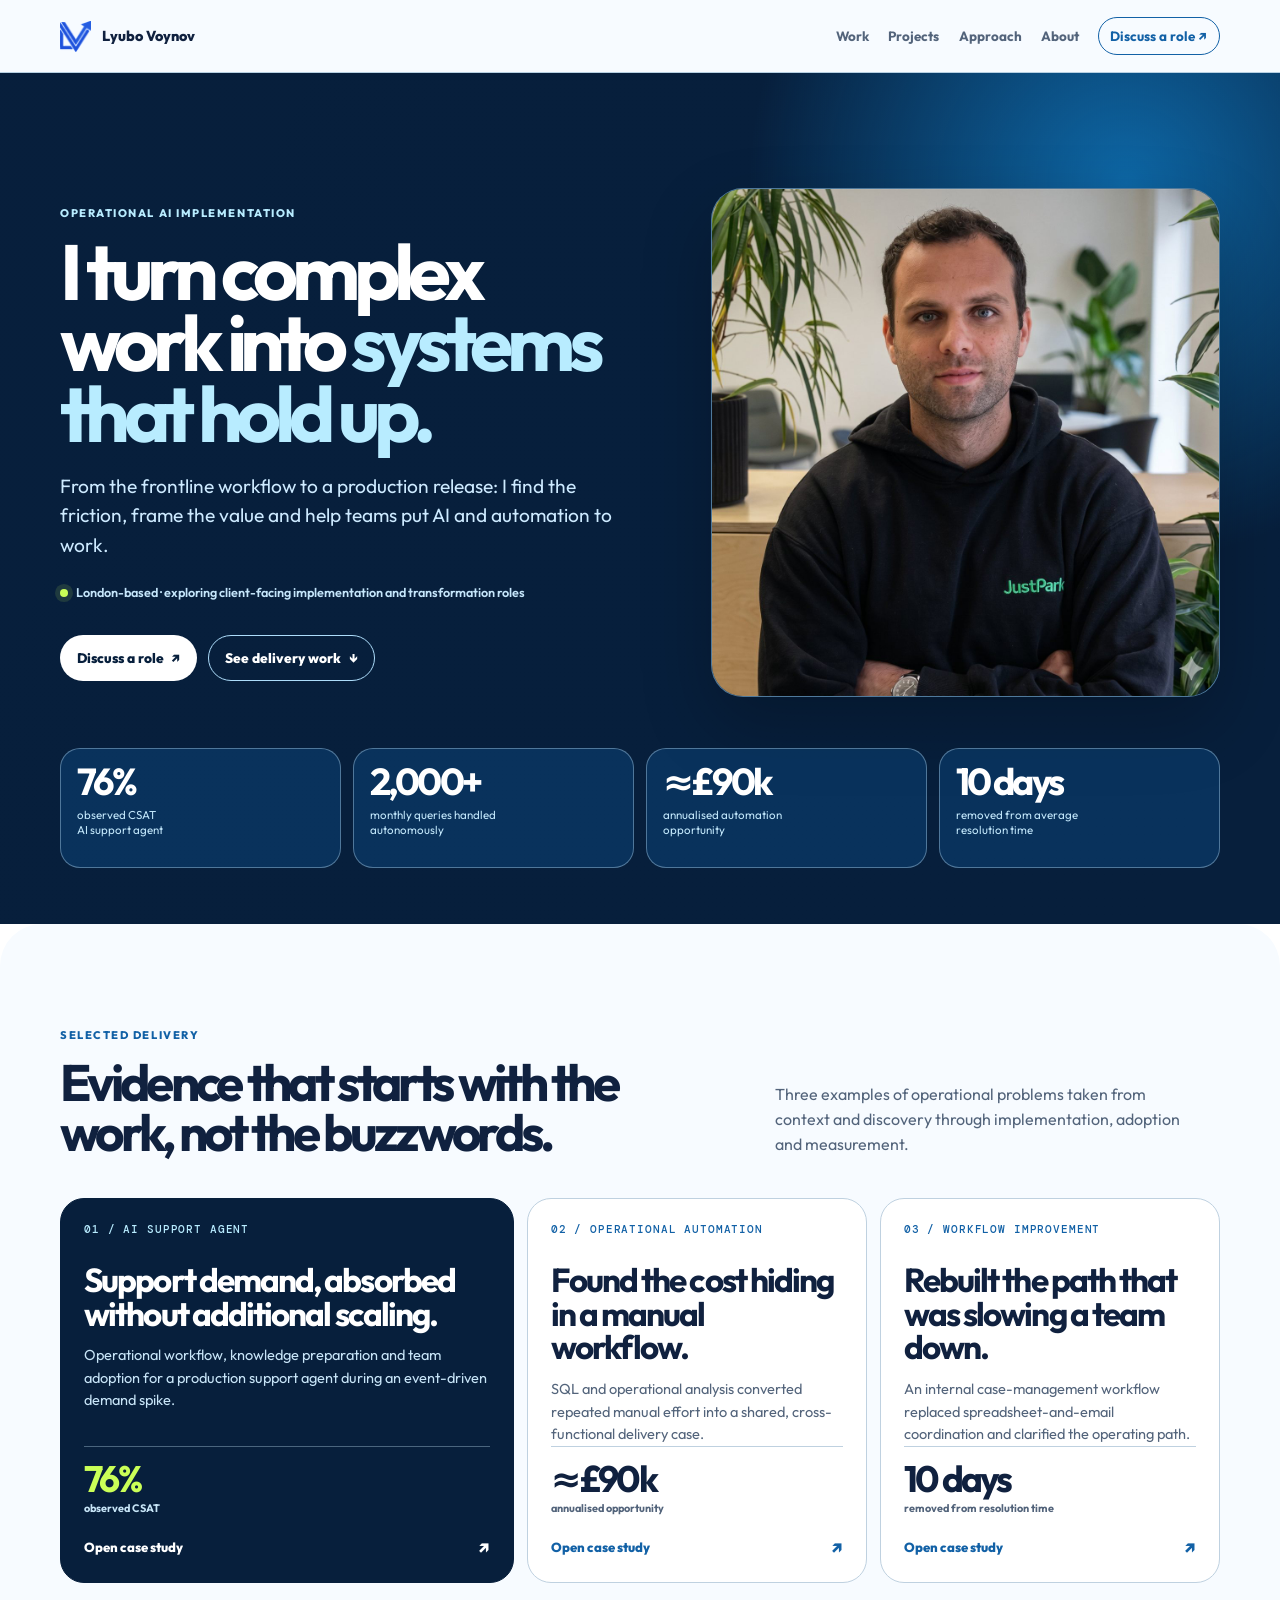
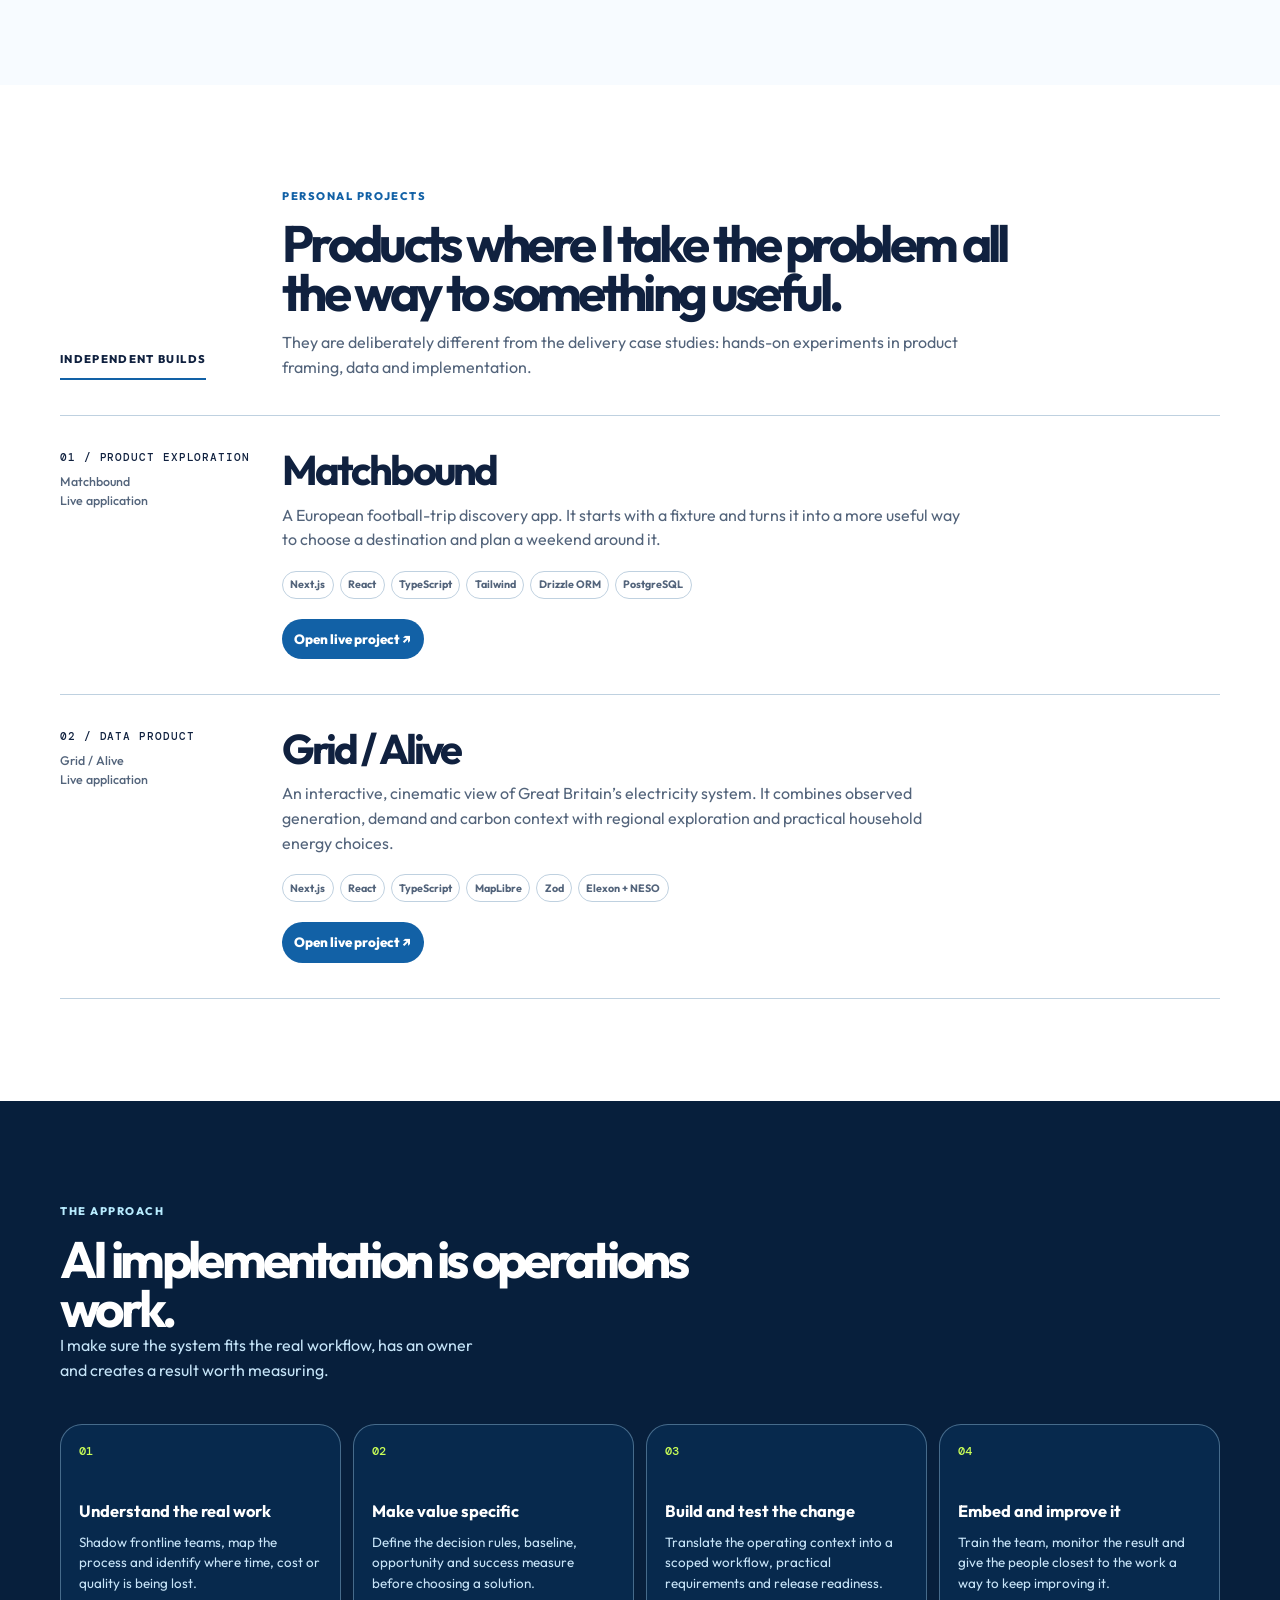
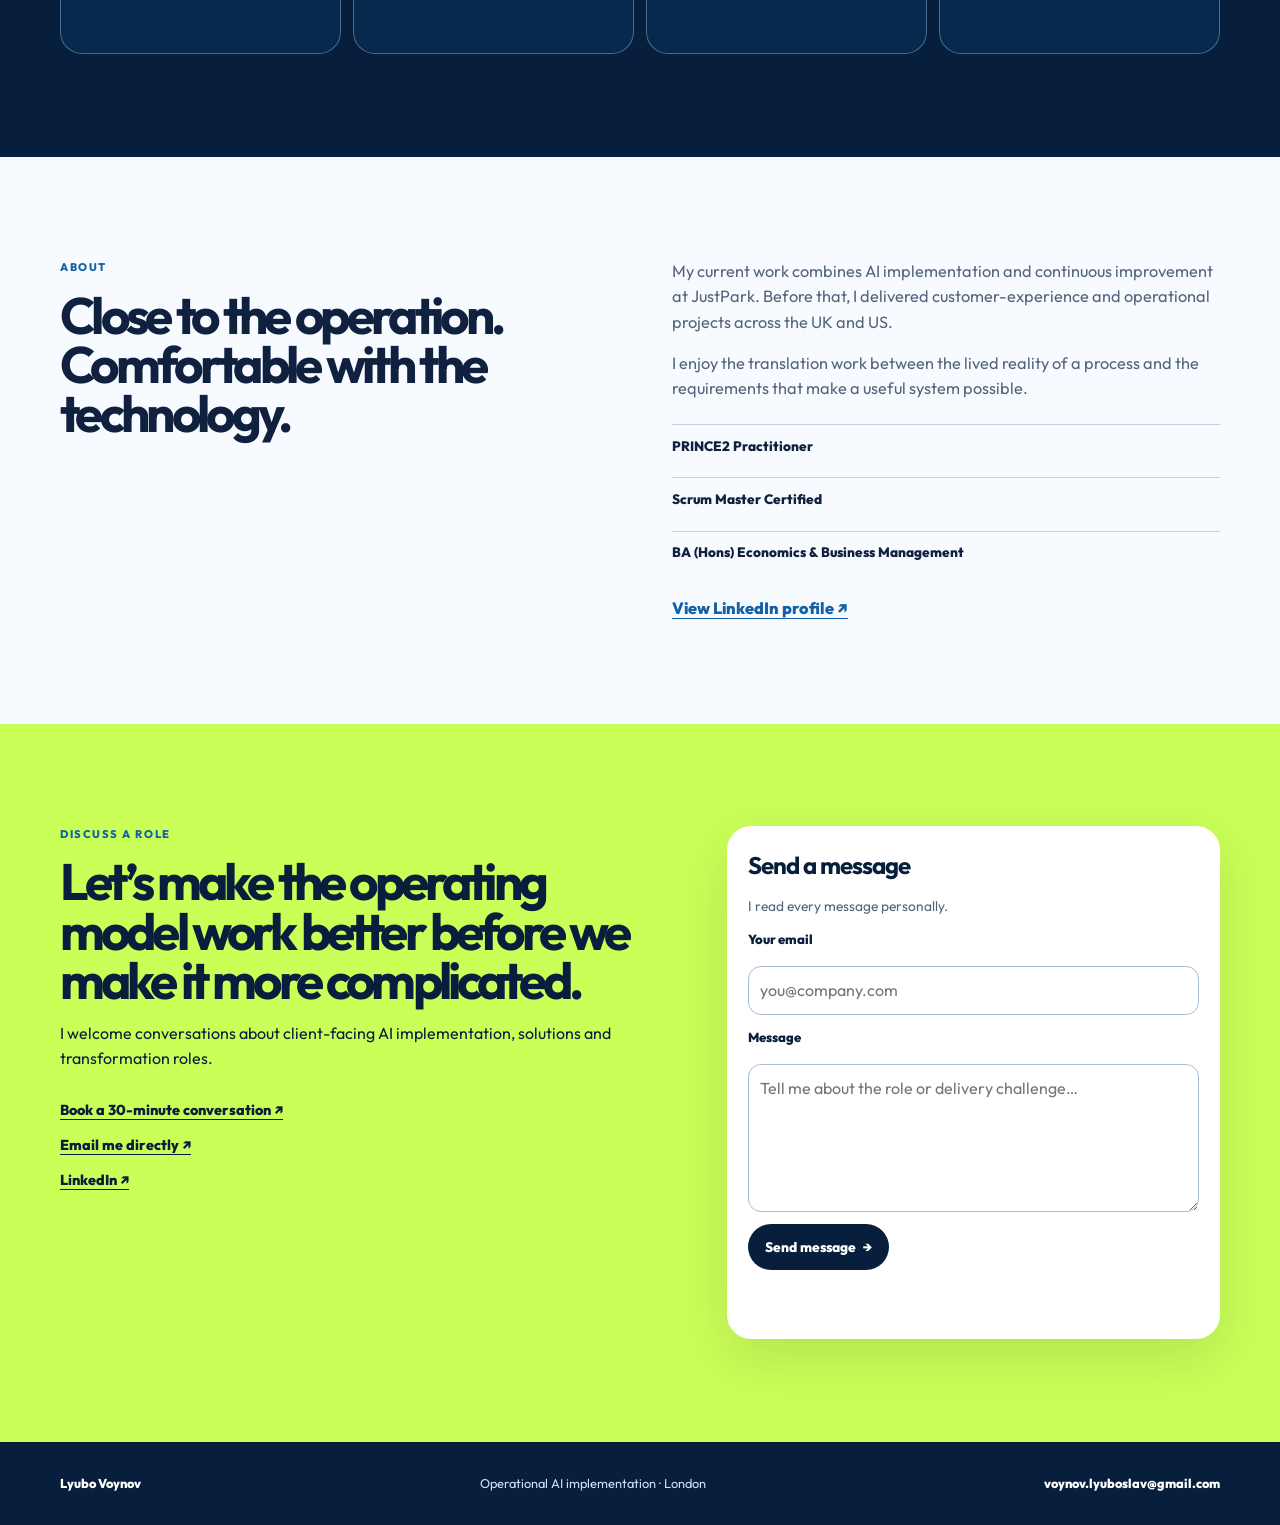
==== commit 1b7cfd0b: "Refine hero and project presentation" ====
--- a/index.html
+++ b/index.html
@@ -53,12 +53,9 @@
               <a class="button secondary" href="#work">See delivery work <span aria-hidden="true">↓</span></a>
             </div>
           </div>
-          <div class="system-map" aria-label="Illustration of connected operational systems">
-            <p>Operational system / live view</p>
-            <i class="arc arc-one"></i><i class="arc arc-two"></i><i class="arc arc-three"></i>
-            <i class="node node-one"></i><i class="node node-two"></i><i class="node node-three"></i><i class="node node-four"></i>
-            <div class="map-stat">AI ↗<span>workflow / adoption / value</span></div>
-          </div>
+          <figure class="hero-photo">
+            <img src="assets/images/lyubo-voynov-hero.jpg" alt="Portrait of Lyubo Voynov" width="1200" height="1200">
+          </figure>
         </div>
         <div class="proof" aria-label="Selected operational outcomes">
           <article><strong>76%</strong><span>observed CSAT<br>AI support agent</span></article>
@@ -138,13 +135,11 @@
         <div class="project-list">
           <article class="project-entry">
             <div class="project-index">01 / Product exploration<span>Matchbound<br>Live application</span></div>
-            <div class="project-copy"><h3>Matchbound</h3><p>A European football-trip discovery app. It starts with a fixture and turns it into a more useful way to choose a destination and plan a weekend around it.</p><div class="stack"><span>Next.js</span><span>React</span><span>TypeScript</span><span>Tailwind</span><span>Drizzle ORM</span><span>PostgreSQL</span></div><div class="project-links"><a href="https://matchbound.vercel.app" target="_blank" rel="noopener">Open live project ↗</a><a href="https://github.com/LyuboslavVoynov/matchbound-main" target="_blank" rel="noopener">Read the code ↗</a></div></div>
-            <aside class="project-visual matchbound-visual" aria-label="Illustrative Matchbound interface"><p>Product signal</p><div><span>City</span><strong>Paris</strong></div><div><span>Fixture</span><strong>PSG v Lyon</strong></div><div><span>Question</span><strong>Worth the trip?</strong></div></aside>
+            <div class="project-copy"><h3>Matchbound</h3><p>A European football-trip discovery app. It starts with a fixture and turns it into a more useful way to choose a destination and plan a weekend around it.</p><div class="stack"><span>Next.js</span><span>React</span><span>TypeScript</span><span>Tailwind</span><span>Drizzle ORM</span><span>PostgreSQL</span></div><div class="project-links"><a href="https://matchbound.vercel.app" target="_blank" rel="noopener">Open live project ↗</a></div></div>
           </article>
           <article class="project-entry">
             <div class="project-index">02 / Data product<span>Grid / Alive<br>Live application</span></div>
-            <div class="project-copy"><h3>Grid / Alive</h3><p>An interactive, cinematic view of Great Britain’s electricity system. It combines observed generation, demand and carbon context with regional exploration and practical household energy choices.</p><div class="stack"><span>Next.js</span><span>React</span><span>TypeScript</span><span>MapLibre</span><span>Zod</span><span>Elexon + NESO</span></div><div class="project-links"><a href="https://grid-alive.vercel.app" target="_blank" rel="noopener">Open live project ↗</a><a href="https://github.com/LyuboslavVoynov/grid-alive" target="_blank" rel="noopener">Read the code ↗</a></div></div>
-            <aside class="project-visual grid-visual" aria-label="Illustrative Grid Alive system map"><p>System signal</p><div class="grid-lines"><i class="grid-node one"></i><i class="grid-node two"></i><i class="grid-node three"></i><i class="grid-node four"></i></div></aside>
+            <div class="project-copy"><h3>Grid / Alive</h3><p>An interactive, cinematic view of Great Britain’s electricity system. It combines observed generation, demand and carbon context with regional exploration and practical household energy choices.</p><div class="stack"><span>Next.js</span><span>React</span><span>TypeScript</span><span>MapLibre</span><span>Zod</span><span>Elexon + NESO</span></div><div class="project-links"><a href="https://grid-alive.vercel.app" target="_blank" rel="noopener">Open live project ↗</a></div></div>
           </article>
         </div>
       </div>
--- a/css/styles.css
+++ b/css/styles.css
@@ -1,12 +1,12 @@
 :root{--navy:#071f3c;--ink:#10213f;--blue:#1261a6;--sky:#b8ecff;--paper:#f7fbff;--white:#fff;--line:#bfd1e0;--muted:#53647b;--lime:#caff57;--sans:"Outfit",ui-sans-serif,system-ui,sans-serif;--mono:"DM Mono",ui-monospace,monospace}
 *{box-sizing:border-box}html{scroll-behavior:smooth}body{margin:0;background:#fff;color:var(--ink);font:16px/1.55 var(--sans)}a{color:inherit}.shell{width:min(1160px,calc(100% - 48px));margin:auto}.skip-link{position:absolute;left:-999px;top:0;z-index:100;background:var(--lime);color:var(--navy);padding:.7rem 1rem;font-weight:800}.skip-link:focus{left:1rem;top:1rem}:focus-visible{outline:3px solid #f7b94b;outline-offset:3px}
 .nav{position:sticky;top:0;z-index:20;border-bottom:1px solid #b7d0e2;background:rgba(247,251,255,.94);backdrop-filter:blur(15px)}.nav-inner{display:flex;min-height:72px;align-items:center;justify-content:space-between;gap:1rem}.logo{display:flex;align-items:center;gap:.68rem;font-size:.9rem;font-weight:800;text-decoration:none}.logo img{width:31px;height:31px}.menu-button{display:none;border:0;background:transparent;color:var(--ink);font:700 .9rem var(--sans);padding:.6rem}.nav-links{display:flex;align-items:center;gap:1.2rem;font-size:.84rem;font-weight:700}.nav-links a{color:var(--muted);text-decoration:none}.nav-links a:hover{color:var(--blue)}.nav-cta{padding:.48rem .72rem;border:1px solid var(--blue);border-radius:999px;color:var(--blue)!important}
-.hero{position:relative;overflow:hidden;background:radial-gradient(circle at 88% 13%,#0f77bd 0,transparent 28%),var(--navy);color:#fff}.hero:before{content:"";position:absolute;inset:0;background:linear-gradient(118deg,rgba(4,27,57,.03),rgba(7,31,60,.25))}.hero .shell{position:relative}.hero-grid{display:grid;grid-template-columns:1.06fr .94fr;gap:clamp(2rem,6vw,5rem);align-items:center;min-height:590px;padding:clamp(4rem,9vw,7.9rem) 0 3.2rem}.eyebrow{margin:0 0 .9rem;color:var(--blue);font-size:.69rem;font-weight:800;letter-spacing:.14em;text-transform:uppercase}.hero .eyebrow{color:var(--sky)}.hero h1{max-width:760px;margin:0;font-size:clamp(3.1rem,6.1vw,6.25rem);font-weight:700;letter-spacing:-.078em;line-height:.91}.hero h1 em{color:var(--sky);font-style:normal}.lede{max-width:560px;margin:1.4rem 0;color:#cdeaff;font-size:clamp(1.03rem,1.8vw,1.2rem);line-height:1.55}.availability{display:flex;gap:.5rem;align-items:center;margin:1.2rem 0 0;color:#c5e6fb;font-size:.79rem;font-weight:600}.availability span{display:block;width:8px;height:8px;border-radius:50%;background:var(--lime);box-shadow:0 0 0 5px rgba(202,255,87,.12)}.actions{display:flex;flex-wrap:wrap;gap:.7rem;margin-top:2rem}.button{display:inline-flex;align-items:center;justify-content:center;gap:.45rem;min-height:46px;padding:.72rem 1rem;border:1px solid transparent;border-radius:999px;font:800 .86rem var(--sans);text-decoration:none;cursor:pointer;transition:transform 160ms ease,background-color 160ms ease}.button:hover{transform:translateY(-1px)}.primary{background:#fff;color:var(--navy)}.secondary{border-color:#adddfb;color:#fff}.system-map{position:relative;min-height:425px;overflow:hidden;border:1px solid rgba(182,229,255,.4);border-radius:32px;background:linear-gradient(135deg,rgba(16,105,166,.47),rgba(4,30,61,.12));box-shadow:0 28px 70px rgba(0,0,0,.22)}.system-map:before{content:"";position:absolute;inset:0;background-image:linear-gradient(rgba(185,227,255,.11) 1px,transparent 1px),linear-gradient(90deg,rgba(185,227,255,.11) 1px,transparent 1px);background-size:35px 35px}.system-map>p{position:absolute;top:1rem;left:1rem;z-index:1;margin:0;color:var(--sky);font:500 .66rem var(--mono);letter-spacing:.1em;text-transform:uppercase}.arc{position:absolute;border:1px solid rgba(168,222,255,.52);border-radius:50%;transform:rotate(-18deg)}.arc-one{width:88%;height:39%;left:-15%;top:27%}.arc-two{width:76%;height:36%;left:16%;top:47%;transform:rotate(20deg)}.arc-three{width:65%;height:30%;right:-11%;top:15%;transform:rotate(-34deg)}.node{position:absolute;width:12px;height:12px;border-radius:50%;background:#e7f7ff;box-shadow:0 0 0 9px rgba(162,222,255,.15),0 0 24px #b4e8ff}.node-one{top:34%;left:18%}.node-two{top:53%;left:55%}.node-three{top:21%;right:13%}.node-four{right:22%;bottom:17%}.map-stat{position:absolute;right:1rem;bottom:1rem;padding:.8rem .9rem;border:1px solid rgba(183,227,255,.45);border-radius:18px;background:rgba(5,26,51,.72);font:700 1.55rem/.9 var(--sans);letter-spacing:-.06em}.map-stat span{display:block;margin-top:.38rem;color:#bce5fa;font:500 .62rem var(--mono);letter-spacing:.08em}.proof{display:grid;grid-template-columns:repeat(4,1fr);gap:.72rem;padding:0 0 3.5rem}.proof article{min-height:120px;padding:1rem;border:1px solid rgba(195,232,255,.38);border-radius:20px;background:rgba(15,90,156,.34)}.proof strong{display:block;font-size:clamp(1.75rem,3.2vw,2.35rem);font-weight:700;letter-spacing:-.075em;line-height:.88}.proof span{display:block;margin-top:.5rem;color:#c1e6fa;font-size:.72rem;line-height:1.35}
+.hero{position:relative;overflow:hidden;background:radial-gradient(circle at 88% 13%,#0f77bd 0,transparent 28%),var(--navy);color:#fff}.hero:before{content:"";position:absolute;inset:0;background:linear-gradient(118deg,rgba(4,27,57,.03),rgba(7,31,60,.25))}.hero .shell{position:relative}.hero-grid{display:grid;grid-template-columns:1.06fr .94fr;gap:clamp(2rem,6vw,5rem);align-items:center;min-height:590px;padding:clamp(4rem,9vw,7.9rem) 0 3.2rem}.eyebrow{margin:0 0 .9rem;color:var(--blue);font-size:.69rem;font-weight:800;letter-spacing:.14em;text-transform:uppercase}.hero .eyebrow{color:var(--sky)}.hero h1{max-width:760px;margin:0;font-size:clamp(3.1rem,6.1vw,6.25rem);font-weight:700;letter-spacing:-.078em;line-height:.91}.hero h1 em{color:var(--sky);font-style:normal}.lede{max-width:560px;margin:1.4rem 0;color:#cdeaff;font-size:clamp(1.03rem,1.8vw,1.2rem);line-height:1.55}.availability{display:flex;gap:.5rem;align-items:center;margin:1.2rem 0 0;color:#c5e6fb;font-size:.79rem;font-weight:600}.availability span{display:block;width:8px;height:8px;border-radius:50%;background:var(--lime);box-shadow:0 0 0 5px rgba(202,255,87,.12)}.actions{display:flex;flex-wrap:wrap;gap:.7rem;margin-top:2rem}.button{display:inline-flex;align-items:center;justify-content:center;gap:.45rem;min-height:46px;padding:.72rem 1rem;border:1px solid transparent;border-radius:999px;font:800 .86rem var(--sans);text-decoration:none;cursor:pointer;transition:transform 160ms ease,background-color 160ms ease}.button:hover{transform:translateY(-1px)}.primary{background:#fff;color:var(--navy)}.secondary{border-color:#adddfb;color:#fff}.hero-photo{min-height:425px;margin:0;overflow:hidden;border:1px solid rgba(182,229,255,.4);border-radius:32px;background:#0a3158;box-shadow:0 28px 70px rgba(0,0,0,.22)}.hero-photo img{display:block;width:100%;height:100%;object-fit:cover;object-position:center top}.proof{display:grid;grid-template-columns:repeat(4,1fr);gap:.72rem;padding:0 0 3.5rem}.proof article{min-height:120px;padding:1rem;border:1px solid rgba(195,232,255,.38);border-radius:20px;background:rgba(15,90,156,.34)}.proof strong{display:block;font-size:clamp(1.75rem,3.2vw,2.35rem);font-weight:700;letter-spacing:-.075em;line-height:.88}.proof span{display:block;margin-top:.5rem;color:#c1e6fa;font-size:.72rem;line-height:1.35}
 .section{padding:clamp(4rem,8vw,7rem) 0}.work-section{position:relative;z-index:2;margin-top:0;border-radius:42px 42px 0 0;background:var(--paper)}.section-intro{max-width:740px;margin-bottom:2.6rem}.split-intro{display:grid;grid-template-columns:1.2fr .8fr;max-width:none;gap:3rem;align-items:end}.section h2{max-width:760px;margin:0;font-size:clamp(2.35rem,4vw,4.1rem);font-weight:700;letter-spacing:-.072em;line-height:.96}.section-intro>p:last-child,.split-intro>p{max-width:420px;margin:0;color:var(--muted);font-size:1rem}.case-grid{display:grid;grid-template-columns:1.2fr .9fr .9fr;gap:.8rem}.case-card{display:flex;min-height:360px;flex-direction:column;padding:1.45rem;border:1px solid var(--line);border-radius:24px;background:#fff}.case-card-featured{border-color:var(--navy);background:var(--navy);color:#fff}.case-tag{margin:0;color:var(--blue);font:500 .67rem var(--mono);letter-spacing:.08em;text-transform:uppercase}.case-card-featured .case-tag{color:var(--sky)}.case-card h3{max-width:390px;margin:1.7rem 0 .8rem;font-size:clamp(1.55rem,2.6vw,2.2rem);font-weight:700;letter-spacing:-.058em;line-height:1.02}.case-card>p:not(.case-tag):not(.case-metric){margin:0;color:var(--muted);font-size:.91rem}.case-card-featured>p:not(.case-tag):not(.case-metric){color:#c8e5f8}.case-metric{margin:auto 0 0;padding-top:1rem;border-top:1px solid var(--line);font-size:2.3rem;font-weight:700;letter-spacing:-.075em;line-height:.85}.case-card-featured .case-metric{border-color:rgba(199,232,250,.35);color:var(--lime)}.case-metric span{display:block;margin-top:.42rem;color:var(--muted);font-size:.68rem;font-weight:700;letter-spacing:0;line-height:1.35}.case-card-featured .case-metric span{color:#c7e5f7}.case-open{display:flex;align-items:center;justify-content:space-between;width:100%;margin-top:1.25rem;padding:0;border:0;background:transparent;color:var(--blue);font:800 .82rem var(--sans);text-align:left;cursor:pointer}.case-card-featured .case-open{color:#fff}.case-open span{font-size:1.1rem}
-.projects-section{background:#fff}.project-heading{display:grid;grid-template-columns:190px minmax(0,1fr);gap:2rem;align-items:end;margin-bottom:2.2rem}.project-label{width:max-content;margin:0;padding-bottom:.6rem;border-bottom:2px solid var(--blue);font-size:.7rem;font-weight:800;letter-spacing:.12em;text-transform:uppercase}.project-heading h2{margin:0 0 .8rem}.project-heading>div>p:last-child{max-width:680px;margin:0;color:var(--muted)}.project-list{border-top:1px solid var(--line)}.project-entry{display:grid;grid-template-columns:190px minmax(0,1.2fr) minmax(220px,.8fr);gap:2rem;padding:2.15rem 0;border-bottom:1px solid var(--line)}.project-index{font:500 .71rem var(--mono);letter-spacing:.08em;text-transform:uppercase}.project-index span{display:block;margin-top:.5rem;color:var(--muted);font:500 .78rem/1.5 var(--sans);letter-spacing:0;text-transform:none}.project-copy h3{margin:0;font-size:clamp(2rem,3.25vw,3rem);font-weight:700;letter-spacing:-.07em;line-height:.95}.project-copy>p{max-width:580px;margin:.8rem 0 0;color:var(--muted)}.stack{display:flex;flex-wrap:wrap;gap:.38rem;margin-top:1.15rem}.stack span{padding:.3rem .46rem;border:1px solid var(--line);border-radius:999px;color:var(--muted);font-size:.67rem;font-weight:700}.project-links{display:flex;flex-wrap:wrap;gap:1rem;margin-top:1.25rem}.project-links a{color:var(--blue);font-size:.84rem;font-weight:800;text-underline-offset:4px}.project-links a:first-child{padding:.62rem .78rem;border-radius:999px;background:var(--blue);color:#fff;text-decoration:none}.project-visual{min-height:205px;padding:1rem;border-radius:22px;background:#eff6fc}.project-visual>p{margin:0 0 .85rem;color:var(--blue);font:500 .65rem var(--mono);letter-spacing:.1em;text-transform:uppercase}.matchbound-visual{background:linear-gradient(135deg,#dcefd5,#eef8e8)}.matchbound-visual>div{display:flex;justify-content:space-between;padding:.55rem 0;border-bottom:1px solid #c4d6bd;font-size:.73rem}.matchbound-visual strong{font-size:1rem;line-height:1}.grid-visual{background:linear-gradient(145deg,#e7f6ff,#eff5fc)}.grid-lines{position:relative;height:140px;background-image:linear-gradient(rgba(18,97,166,.12) 1px,transparent 1px),linear-gradient(90deg,rgba(18,97,166,.12) 1px,transparent 1px);background-size:23px 23px}.grid-lines:before,.grid-lines:after{content:"";position:absolute;height:1px;background:var(--blue);transform-origin:left}.grid-lines:before{width:78%;top:36%;left:9%;transform:rotate(19deg)}.grid-lines:after{width:61%;top:72%;left:27%;transform:rotate(-38deg)}.grid-node{position:absolute;width:9px;height:9px;border-radius:50%;background:var(--blue);box-shadow:0 0 0 5px rgba(18,97,166,.12)}.grid-node.one{top:29%;left:15%}.grid-node.two{top:49%;left:51%}.grid-node.three{top:16%;right:17%}.grid-node.four{right:23%;bottom:12%}
+.projects-section{background:#fff}.project-heading{display:grid;grid-template-columns:190px minmax(0,1fr);gap:2rem;align-items:end;margin-bottom:2.2rem}.project-label{width:max-content;margin:0;padding-bottom:.6rem;border-bottom:2px solid var(--blue);font-size:.7rem;font-weight:800;letter-spacing:.12em;text-transform:uppercase}.project-heading h2{margin:0 0 .8rem}.project-heading>div>p:last-child{max-width:680px;margin:0;color:var(--muted)}.project-list{border-top:1px solid var(--line)}.project-entry{display:grid;grid-template-columns:190px minmax(0,1fr);gap:2rem;padding:2.15rem 0;border-bottom:1px solid var(--line)}.project-index{font:500 .71rem var(--mono);letter-spacing:.08em;text-transform:uppercase}.project-index span{display:block;margin-top:.5rem;color:var(--muted);font:500 .78rem/1.5 var(--sans);letter-spacing:0;text-transform:none}.project-copy h3{margin:0;font-size:clamp(2rem,3.25vw,3rem);font-weight:700;letter-spacing:-.07em;line-height:.95}.project-copy>p{max-width:680px;margin:.8rem 0 0;color:var(--muted)}.stack{display:flex;flex-wrap:wrap;gap:.38rem;margin-top:1.15rem}.stack span{padding:.3rem .46rem;border:1px solid var(--line);border-radius:999px;color:var(--muted);font-size:.67rem;font-weight:700}.project-links{display:flex;flex-wrap:wrap;gap:1rem;margin-top:1.25rem}.project-links a{color:var(--blue);font-size:.84rem;font-weight:800;text-underline-offset:4px}.project-links a:first-child{padding:.62rem .78rem;border-radius:999px;background:var(--blue);color:#fff;text-decoration:none}
 .approach-section{background:var(--navy);color:#fff}.approach-section .eyebrow{color:var(--sky)}.approach-section .section-intro>p:last-child{color:#c5e4f8}.approach-list{display:grid;grid-template-columns:repeat(4,1fr);gap:.72rem;list-style:none;padding:0;margin:2.5rem 0 0}.approach-list li{min-height:230px;padding:1.15rem;border:1px solid rgba(190,231,255,.35);border-radius:22px;background:rgba(11,79,140,.22)}.approach-list li>span{display:block;color:var(--lime);font:500 .72rem var(--mono)}.approach-list h3{margin:2.5rem 0 .5rem;font-size:1.03rem}.approach-list p{margin:0;color:#c7e4f8;font-size:.84rem;line-height:1.5}.about-section{background:var(--paper)}.about-grid{display:grid;grid-template-columns:1fr 1fr;gap:4rem}.about-grid>div:last-child{color:var(--muted);font-size:1.02rem}.about-grid>div:last-child p:first-child{margin-top:0}.credentials{display:grid;gap:.65rem;margin:1.4rem 0}.credentials span{padding:.65rem 0;border-top:1px solid var(--line);color:var(--ink);font-size:.85rem;font-weight:800}.text-link{color:var(--blue);font-weight:800;text-underline-offset:4px}
 .contact{padding:clamp(4rem,8vw,7rem) 0;background:var(--lime);color:var(--navy)}.contact-grid{display:grid;grid-template-columns:1.1fr .9fr;gap:4rem}.contact h2{max-width:700px;margin:0;font-size:clamp(2.3rem,4vw,4rem);font-weight:700;letter-spacing:-.075em;line-height:.96}.contact>p{max-width:580px}.contact-links{display:grid;justify-items:start;gap:.8rem;margin-top:1.8rem}.contact-links a{font-size:.9rem;font-weight:800;text-underline-offset:4px}.form{display:grid;gap:.75rem;padding:1.3rem;border-radius:24px;background:#fff;box-shadow:0 18px 55px rgba(4,28,54,.12)}.form h3{margin:0;font-size:1.5rem;letter-spacing:-.04em}.form>p{margin:0;color:var(--muted);font-size:.86rem}.form label{font-size:.82rem;font-weight:800}.form input,.form textarea{width:100%;margin-top:.28rem;padding:.7rem;border:1px solid #aabdd0;border-radius:13px;color:var(--ink);font:inherit}.form textarea{min-height:125px;resize:vertical}.form .primary{justify-self:start;background:var(--navy);color:#fff}.status{min-height:1.5rem;margin:0;color:#207144;font-size:.86rem}.error{margin:0;color:#a51b2a;font-size:.86rem}footer{background:var(--navy);color:#c8e5f8}.footer{display:flex;align-items:center;justify-content:space-between;gap:1rem;padding:2rem 0;font-size:.8rem}.footer a{color:#fff;font-weight:800;text-decoration:none}
 .case-modal{width:min(790px,calc(100% - 2rem));max-height:min(760px,calc(100dvh - 2rem));padding:0;border:0;border-radius:28px;background:#f9fcff;color:var(--ink);box-shadow:0 24px 80px rgba(4,26,51,.42);overflow:auto}.case-modal::backdrop{background:rgba(4,24,49,.75);backdrop-filter:blur(5px)}.case-modal article{padding:clamp(1.4rem,4vw,3rem)}.case-modal header{position:relative;padding-right:3rem}.case-modal h2{max-width:660px;margin:.7rem 0 .9rem;font-size:clamp(2rem,4vw,3.3rem);font-weight:700;letter-spacing:-.07em;line-height:.96}.case-modal header>p:last-child{margin:0;color:var(--muted)}.modal-close{position:absolute;top:-.3rem;right:0;display:grid;place-items:center;width:2.55rem;height:2.55rem;padding:0;border:1px solid var(--line);border-radius:50%;background:#fff;color:var(--ink);font:400 2rem/1 var(--sans);cursor:pointer}.modal-facts{display:flex;flex-wrap:wrap;gap:.5rem;margin:1.5rem 0;padding:1rem 0;border-top:1px solid var(--line);border-bottom:1px solid var(--line)}.modal-facts span{padding:.37rem .55rem;border:1px solid var(--line);border-radius:999px;color:var(--blue);font-size:.74rem;font-weight:800}.modal-copy{display:grid;grid-template-columns:repeat(3,1fr);gap:1rem}.modal-copy h3{margin:0 0 .45rem;font-size:.88rem}.modal-copy p{margin:0;color:var(--muted);font-size:.86rem;line-height:1.5}.modal-route{display:inline-block;margin-top:1.75rem;color:var(--blue);font-weight:800;text-underline-offset:4px}body.modal-open{position:fixed;width:100%;overflow:hidden}
-@media(max-width:980px){.hero-grid,.about-grid,.contact-grid{grid-template-columns:1fr}.hero-grid{gap:2rem;min-height:0}.system-map{min-height:350px}.case-grid{grid-template-columns:1fr 1fr}.case-card-featured{grid-column:span 2}.project-entry{grid-template-columns:150px minmax(0,1fr)}.project-visual{grid-column:2}.approach-list{grid-template-columns:1fr 1fr}.approach-list li{min-height:190px}.about-grid,.contact-grid{gap:2.5rem}}
-@media(max-width:680px){.shell{width:min(100% - 32px,1160px)}.nav-inner{min-height:65px;flex-wrap:wrap}.menu-button{display:block}.nav-links{display:none;width:100%;padding:0 0 1rem;flex-direction:column;align-items:flex-start;gap:.75rem}.nav.open .nav-links{display:flex}.hero-grid{padding:3.9rem 0 2.5rem}.hero h1{font-size:clamp(3.2rem,15vw,4.6rem)}.system-map{min-height:295px;border-radius:26px}.proof{grid-template-columns:1fr 1fr;padding-bottom:2.5rem}.proof article{min-height:104px;padding:.8rem;border-radius:16px}.proof strong{font-size:1.8rem}.split-intro,.project-heading{grid-template-columns:1fr;gap:.8rem}.section{padding:3.5rem 0}.case-grid{grid-template-columns:1fr}.case-card-featured{grid-column:auto}.case-card{min-height:315px;border-radius:21px}.project-entry{grid-template-columns:1fr;gap:1.1rem;padding:1.8rem 0}.project-visual{grid-column:auto}.project-label{margin-bottom:.1rem}.approach-list{grid-template-columns:1fr}.approach-list li{min-height:0}.approach-list h3{margin-top:1.3rem}.footer{align-items:flex-start;flex-direction:column}.modal-copy{grid-template-columns:1fr;gap:1.15rem}.case-modal{width:calc(100% - 1rem);max-height:calc(100dvh - 1rem);border-radius:22px}.case-modal article{padding:1.4rem}.contact{padding:3.5rem 0}}
+@media(max-width:980px){.hero-grid,.about-grid,.contact-grid{grid-template-columns:1fr}.hero-grid{gap:2rem;min-height:0}.hero-photo{min-height:350px}.case-grid{grid-template-columns:1fr 1fr}.case-card-featured{grid-column:span 2}.project-entry{grid-template-columns:150px minmax(0,1fr)}.approach-list{grid-template-columns:1fr 1fr}.approach-list li{min-height:190px}.about-grid,.contact-grid{gap:2.5rem}}
+@media(max-width:680px){.shell{width:min(100% - 32px,1160px)}.nav-inner{min-height:65px;flex-wrap:wrap}.menu-button{display:block}.nav-links{display:none;width:100%;padding:0 0 1rem;flex-direction:column;align-items:flex-start;gap:.75rem}.nav.open .nav-links{display:flex}.hero-grid{padding:3.9rem 0 2.5rem}.hero h1{font-size:clamp(3.2rem,15vw,4.6rem)}.hero-photo{display:none}.proof{grid-template-columns:1fr 1fr;padding-bottom:2.5rem}.proof article{min-height:104px;padding:.8rem;border-radius:16px}.proof strong{font-size:1.8rem}.split-intro,.project-heading{grid-template-columns:1fr;gap:.8rem}.section{padding:3.5rem 0}.case-grid{grid-template-columns:1fr}.case-card-featured{grid-column:auto}.case-card{min-height:315px;border-radius:21px}.project-entry{grid-template-columns:1fr;gap:1.1rem;padding:1.8rem 0}.project-label{margin-bottom:.1rem}.approach-list{grid-template-columns:1fr}.approach-list li{min-height:0}.approach-list h3{margin-top:1.3rem}.footer{align-items:flex-start;flex-direction:column}.modal-copy{grid-template-columns:1fr;gap:1.15rem}.case-modal{width:calc(100% - 1rem);max-height:calc(100dvh - 1rem);border-radius:22px}.case-modal article{padding:1.4rem}.contact{padding:3.5rem 0}}
 @media(prefers-reduced-motion:reduce){html{scroll-behavior:auto}.button{transition:none}}
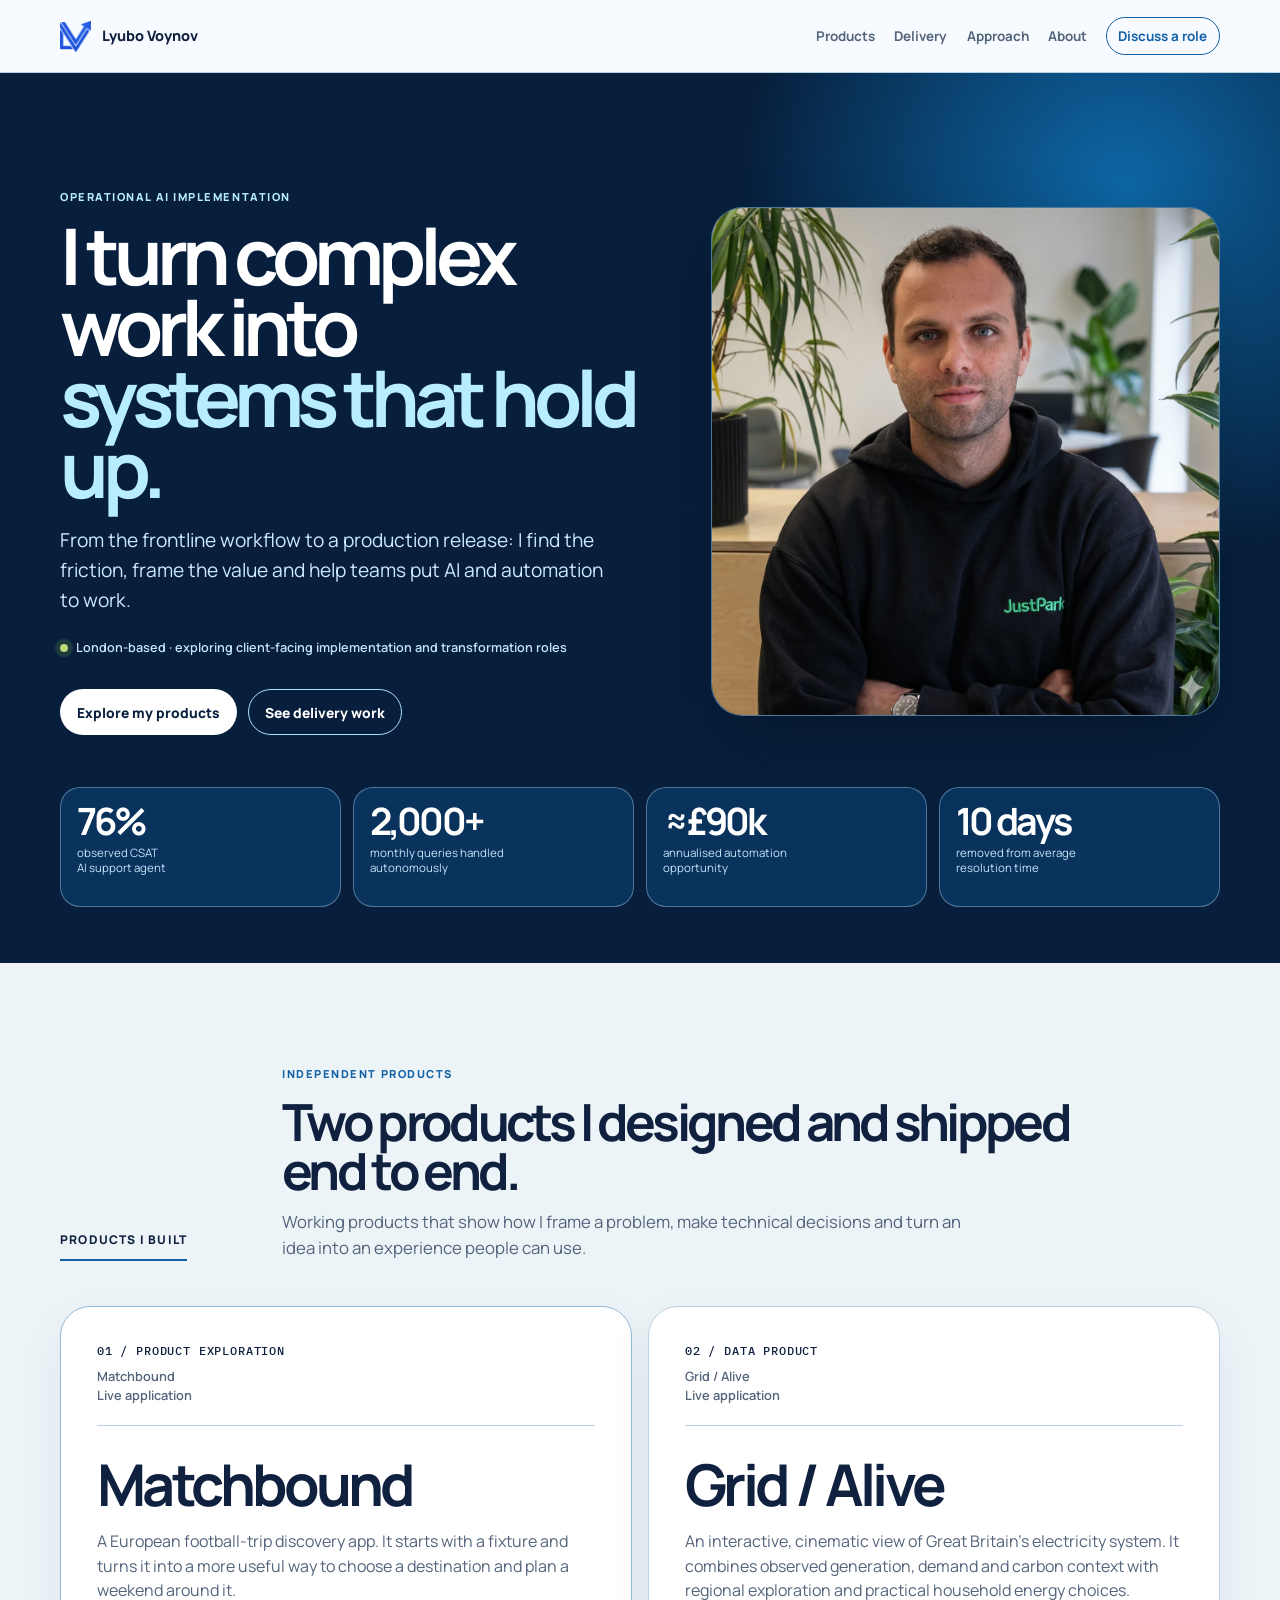
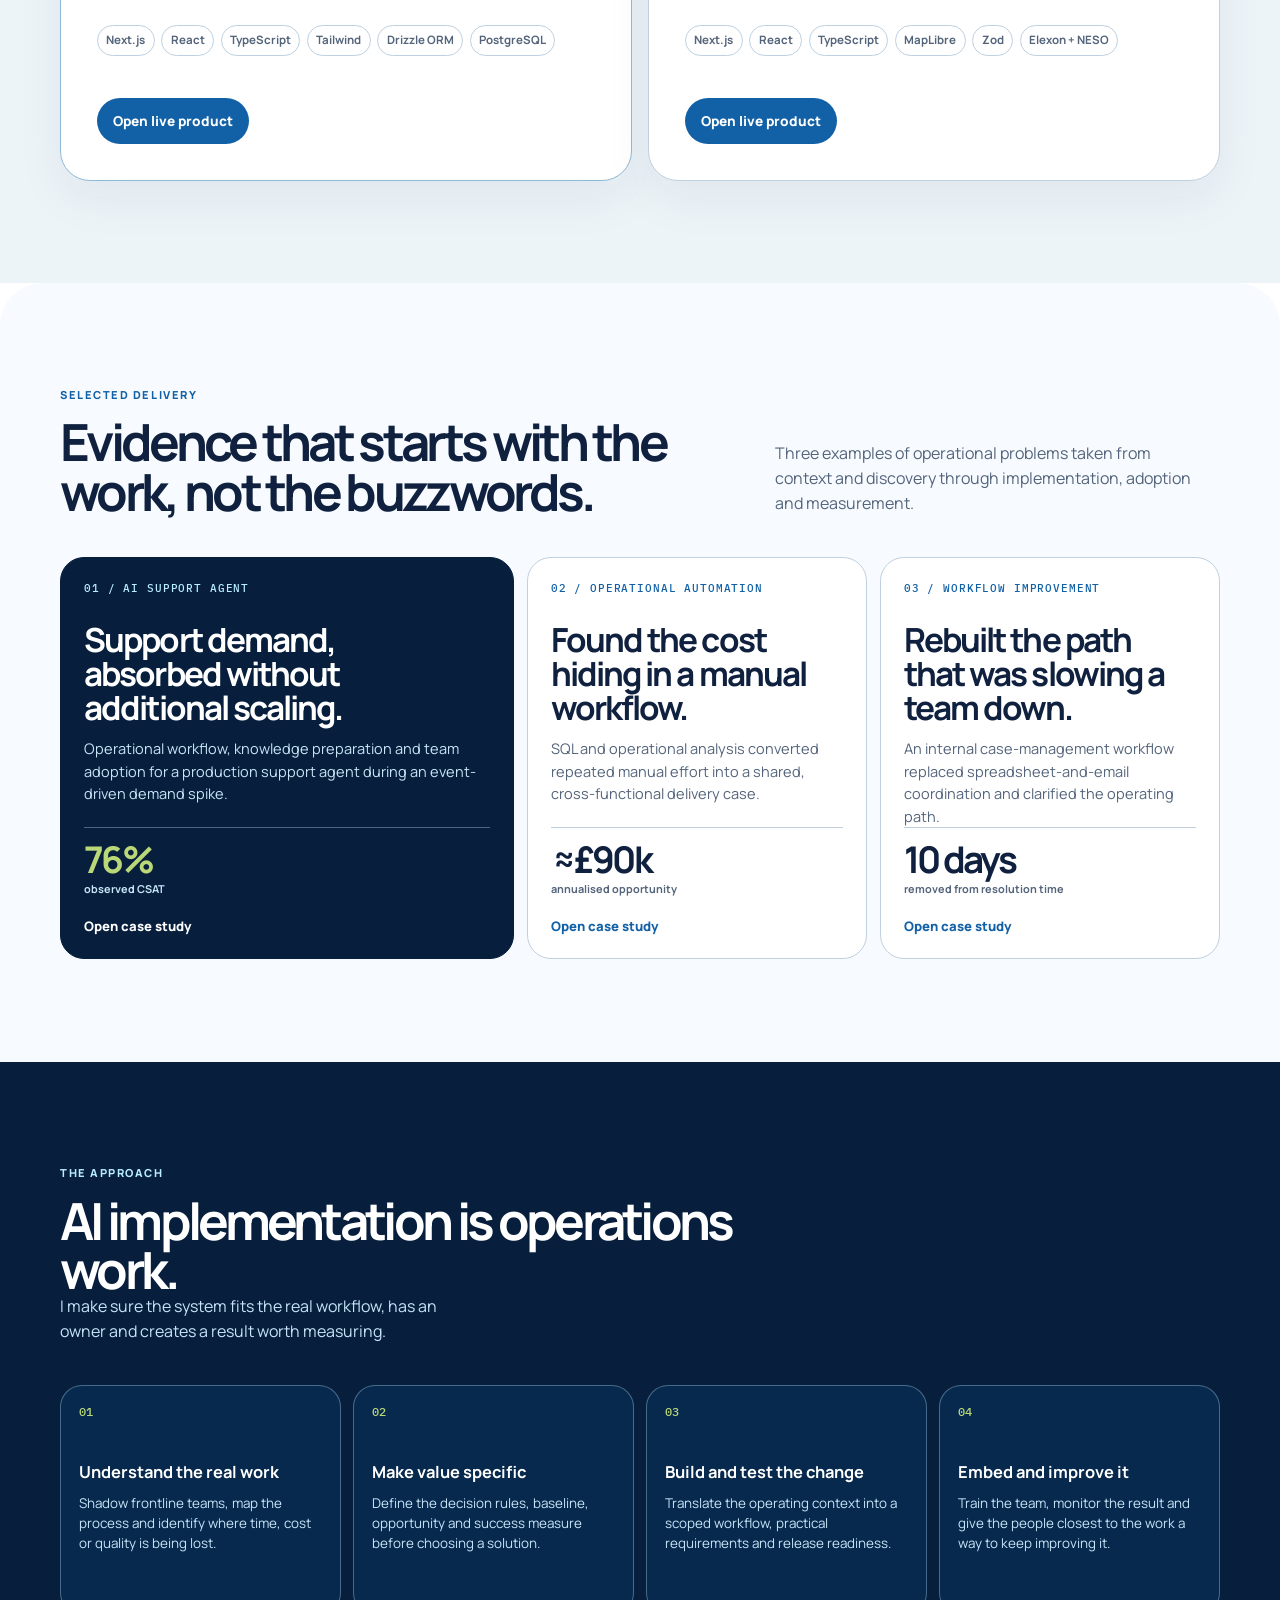
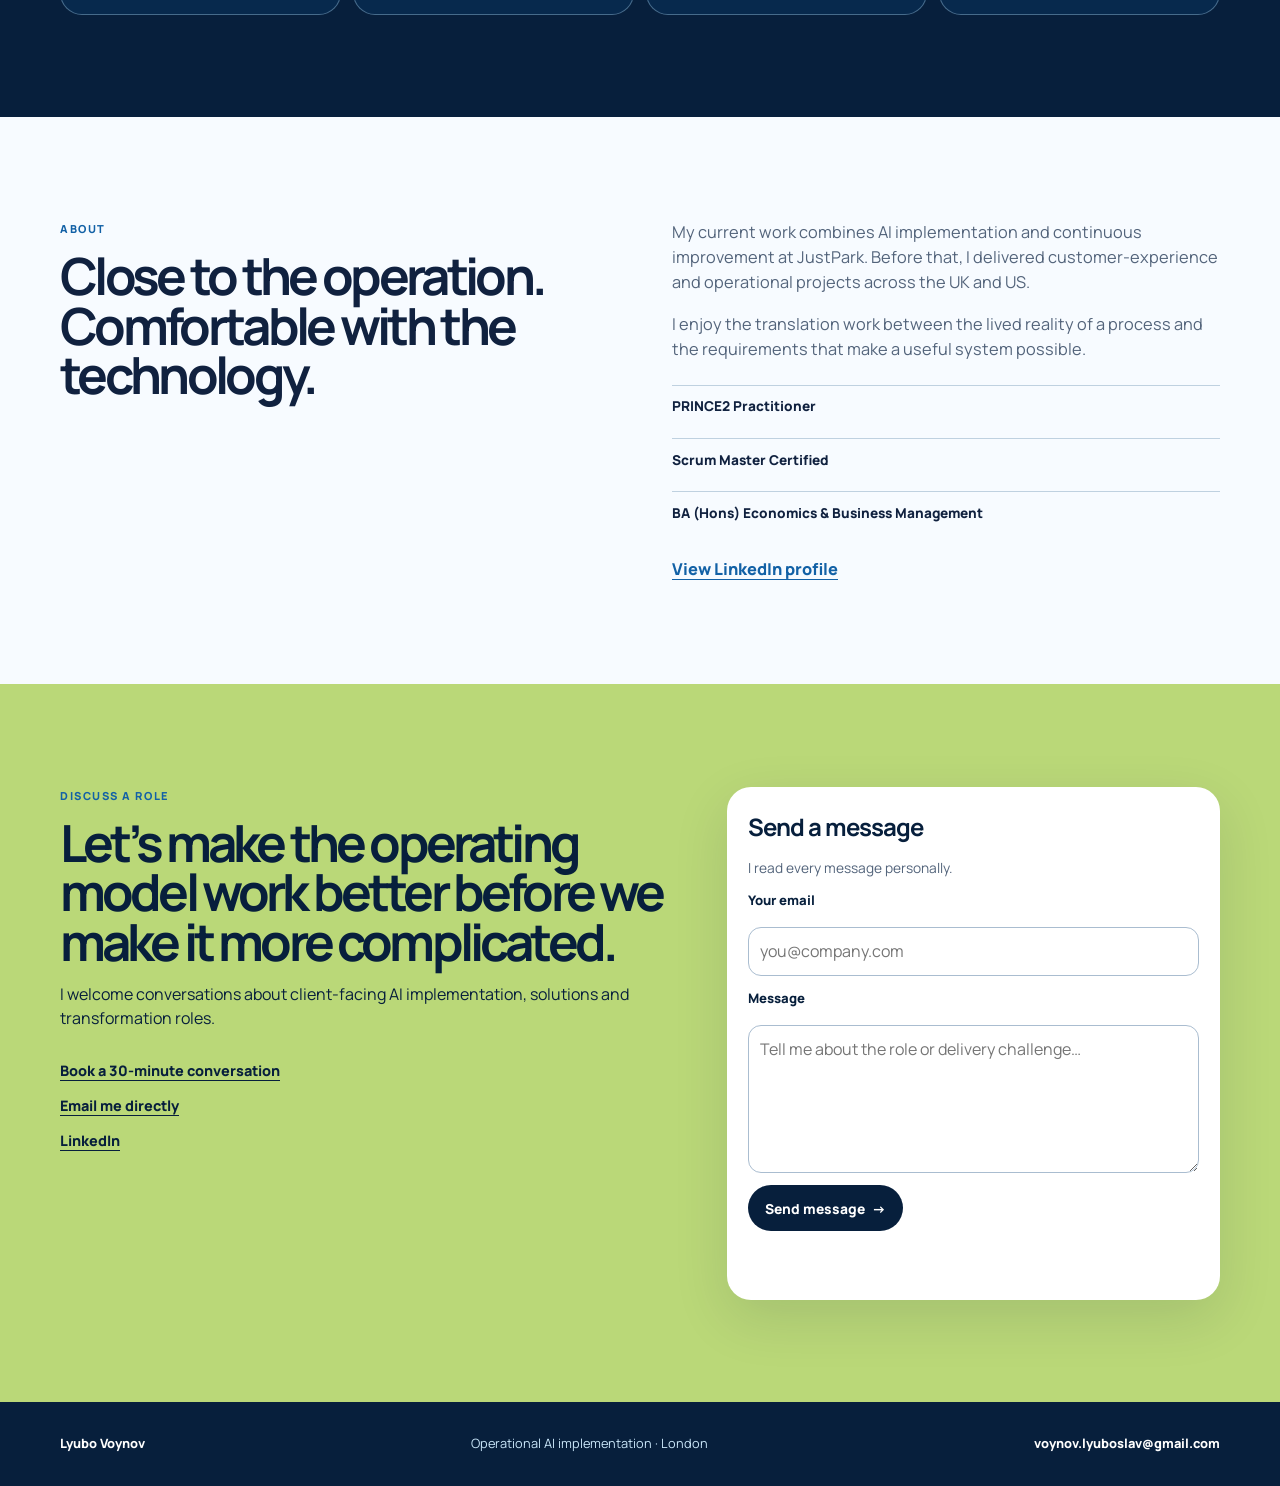
==== commit 633716a2: "Fix case study routes and foreground products" ====
--- a/index.html
+++ b/index.html
@@ -19,7 +19,7 @@
   <link rel="apple-touch-icon" href="assets/icons/apple-touch-icon.png">
   <link rel="preconnect" href="https://fonts.googleapis.com">
   <link rel="preconnect" href="https://fonts.gstatic.com" crossorigin>
-  <link href="https://fonts.googleapis.com/css2?family=DM+Mono:wght@400;500&family=Outfit:wght@400;500;600;700;800&display=swap" rel="stylesheet">
+  <link href="https://fonts.googleapis.com/css2?family=IBM+Plex+Mono:wght@400;500&family=Manrope:wght@400;500;600;700;800&display=swap" rel="stylesheet">
   <link rel="stylesheet" href="css/styles.css">
   <script type="application/ld+json">{"@context":"https://schema.org","@type":"Person","name":"Lyubo Voynov","url":"https://lyubovoynov.com/","jobTitle":"Continuous Improvement and AI Implementation Manager","sameAs":["https://www.linkedin.com/in/lyubo-voynov-9899047b/"]}</script>
 </head>
@@ -30,11 +30,11 @@
       <a href="#top" class="logo" aria-label="Lyubo Voynov home"><img src="assets/icons/logo.png" alt=""><span>Lyubo Voynov</span></a>
       <button class="menu-button" type="button" aria-expanded="false" aria-controls="site-menu">Menu</button>
       <div class="nav-links" id="site-menu">
-        <a href="#work">Work</a>
-        <a href="#projects">Projects</a>
+        <a href="#projects">Products</a>
+        <a href="#work">Delivery</a>
         <a href="#approach">Approach</a>
         <a href="#about">About</a>
-        <a class="nav-cta" href="#contact" data-event="contact_cta">Discuss a role ↗</a>
+        <a class="nav-cta" href="#contact" data-event="contact_cta">Discuss a role</a>
       </div>
     </div>
   </nav>
@@ -49,8 +49,8 @@
             <p class="lede">From the frontline workflow to a production release: I find the friction, frame the value and help teams put AI and automation to work.</p>
             <p class="availability"><span></span>London-based · exploring client-facing implementation and transformation roles</p>
             <div class="actions">
-              <a class="button primary" href="#contact" data-event="hero_contact">Discuss a role <span aria-hidden="true">↗</span></a>
-              <a class="button secondary" href="#work">See delivery work <span aria-hidden="true">↓</span></a>
+              <a class="button primary" href="#projects">Explore my products</a>
+              <a class="button secondary" href="#work">See delivery work</a>
             </div>
           </div>
           <figure class="hero-photo">
@@ -65,6 +65,25 @@
         </div>
       </div>
     </header>
+
+    <section class="section projects-section" id="projects">
+      <div class="shell">
+        <div class="project-heading">
+          <p class="project-label">Products I built</p>
+          <div><p class="eyebrow">Independent products</p><h2>Two products I designed and shipped end to end.</h2><p>Working products that show how I frame a problem, make technical decisions and turn an idea into an experience people can use.</p></div>
+        </div>
+        <div class="project-list">
+          <article class="project-entry">
+            <div class="project-index">01 / Product exploration<span>Matchbound<br>Live application</span></div>
+            <div class="project-copy"><h3>Matchbound</h3><p>A European football-trip discovery app. It starts with a fixture and turns it into a more useful way to choose a destination and plan a weekend around it.</p><div class="stack"><span>Next.js</span><span>React</span><span>TypeScript</span><span>Tailwind</span><span>Drizzle ORM</span><span>PostgreSQL</span></div><div class="project-links"><a href="https://matchbound.vercel.app" target="_blank" rel="noopener">Open live product</a></div></div>
+          </article>
+          <article class="project-entry">
+            <div class="project-index">02 / Data product<span>Grid / Alive<br>Live application</span></div>
+            <div class="project-copy"><h3>Grid / Alive</h3><p>An interactive, cinematic view of Great Britain’s electricity system. It combines observed generation, demand and carbon context with regional exploration and practical household energy choices.</p><div class="stack"><span>Next.js</span><span>React</span><span>TypeScript</span><span>MapLibre</span><span>Zod</span><span>Elexon + NESO</span></div><div class="project-links"><a href="https://grid-alive.vercel.app" target="_blank" rel="noopener">Open live product</a></div></div>
+          </article>
+        </div>
+      </div>
+    </section>
 
     <section class="section work-section" id="work">
       <div class="shell">
@@ -81,21 +100,21 @@
             <h3>Support demand, absorbed without additional scaling.</h3>
             <p>Operational workflow, knowledge preparation and team adoption for a production support agent during an event-driven demand spike.</p>
             <p class="case-metric">76%<span>observed CSAT</span></p>
-            <button class="case-open" type="button" data-case-modal="case-ai" aria-haspopup="dialog" aria-controls="case-ai">Open case study <span aria-hidden="true">↗</span></button>
+            <button class="case-open" type="button" data-case-modal="case-ai" aria-haspopup="dialog" aria-controls="case-ai">Open case study</button>
           </article>
           <article class="case-card">
             <p class="case-tag">02 / Operational automation</p>
             <h3>Found the cost hiding in a manual workflow.</h3>
             <p>SQL and operational analysis converted repeated manual effort into a shared, cross-functional delivery case.</p>
             <p class="case-metric">≈£90k<span>annualised opportunity</span></p>
-            <button class="case-open" type="button" data-case-modal="case-automation" aria-haspopup="dialog" aria-controls="case-automation">Open case study <span aria-hidden="true">↗</span></button>
+            <button class="case-open" type="button" data-case-modal="case-automation" aria-haspopup="dialog" aria-controls="case-automation">Open case study</button>
           </article>
           <article class="case-card">
             <p class="case-tag">03 / Workflow improvement</p>
             <h3>Rebuilt the path that was slowing a team down.</h3>
             <p>An internal case-management workflow replaced spreadsheet-and-email coordination and clarified the operating path.</p>
             <p class="case-metric">10 days<span>removed from resolution time</span></p>
-            <button class="case-open" type="button" data-case-modal="case-workflow" aria-haspopup="dialog" aria-controls="case-workflow">Open case study <span aria-hidden="true">↗</span></button>
+            <button class="case-open" type="button" data-case-modal="case-workflow" aria-haspopup="dialog" aria-controls="case-workflow">Open case study</button>
           </article>
         </div>
       </div>
@@ -106,7 +125,7 @@
         <header><p class="case-tag">Production AI support agent</p><button class="modal-close" type="button" aria-label="Close case study">×</button><h2 id="case-ai-title">Scaling event support without scaling the team.</h2><p>FIFA World Cup-related operations created a concentrated support spike. I built and deployed the operational support-agent workflow and its knowledge structure.</p></header>
         <div class="modal-facts"><span>2,000+ monthly queries handled autonomously</span><span>76% observed CSAT</span><span>Human-agent scaling frozen during the spike</span></div>
         <div class="modal-copy"><section><h3>What changed</h3><p>The agent handled a defined support scope with knowledge organised for the production workflow and escalation available where automation was not appropriate.</p></section><section><h3>My role</h3><p>I owned the operational implementation: workflow, knowledge preparation and adoption with the teams closest to the work.</p></section><section><h3>Measurement context</h3><p>The available record supports the observed result, but not its sample period, comparison group or cost saving - so those details are not inferred.</p></section></div>
-        <a class="modal-route" href="work/ai-support-agent/">Read the full case-study page →</a>
+        <a class="modal-route" href="/work/ai-support-agent/">Read the full case-study page</a>
       </article>
     </dialog>
     <dialog class="case-modal" id="case-automation" aria-labelledby="case-automation-title">
@@ -114,7 +133,7 @@
         <header><p class="case-tag">Operational automation</p><button class="modal-close" type="button" aria-label="Close case study">×</button><h2 id="case-automation-title">Finding an avoidable bottleneck worth fixing.</h2><p>I used SQL and operational analysis to identify repeated manual effort, quantify the opportunity and turn it into a cross-functional delivery case.</p></header>
         <div class="modal-facts"><span>SQL and operational analysis</span><span>Engineering, CX and Finance coordination</span><span>≈£90k annualised opportunity</span></div>
         <div class="modal-copy"><section><h3>What changed</h3><p>The work moved an observed pain point into a scoped automation opportunity with a shared operational rationale.</p></section><section><h3>My role</h3><p>I quantified the opportunity and built the business case, then coordinated the teams needed to evaluate and deliver it.</p></section><section><h3>Measurement context</h3><p>This is an annualised estimate, not realised savings. Its estimation basis and post-launch validation are not specified in the record.</p></section></div>
-        <a class="modal-route" href="work/operational-automation/">Read the full case-study page →</a>
+        <a class="modal-route" href="/work/operational-automation/">Read the full case-study page</a>
       </article>
     </dialog>
     <dialog class="case-modal" id="case-workflow" aria-labelledby="case-workflow-title">
@@ -122,28 +141,9 @@
         <header><p class="case-tag">Internal workflow improvement</p><button class="modal-close" type="button" aria-label="Close case study">×</button><h2 id="case-workflow-title">Replacing a 20+ day spreadsheet-and-email process.</h2><p>I designed and built an internal case-management workflow, then partnered with technical teams to productionise it.</p></header>
         <div class="modal-facts"><span>20+ day starting resolution process</span><span>≈10 days removed</span><span>80%+ productivity improvement</span></div>
         <div class="modal-copy"><section><h3>What changed</h3><p>The new workflow replaced spreadsheet-and-email coordination with an internal tool and a clearer operating path for cases.</p></section><section><h3>My role</h3><p>I designed and built the workflow around the operational process, then worked with technical teams to productionise it.</p></section><section><h3>Measurement context</h3><p>The figures apply to this workflow, not the AI support agent. A fuller productivity calculation is not available, so no extra precision is claimed.</p></section></div>
-        <a class="modal-route" href="work/case-management-workflow/">Read the full case-study page →</a>
+        <a class="modal-route" href="/work/case-management-workflow/">Read the full case-study page</a>
       </article>
     </dialog>
-
-    <section class="section projects-section" id="projects">
-      <div class="shell">
-        <div class="project-heading">
-          <p class="project-label">Independent builds</p>
-          <div><p class="eyebrow">Personal projects</p><h2>Products where I take the problem all the way to something useful.</h2><p>They are deliberately different from the delivery case studies: hands-on experiments in product framing, data and implementation.</p></div>
-        </div>
-        <div class="project-list">
-          <article class="project-entry">
-            <div class="project-index">01 / Product exploration<span>Matchbound<br>Live application</span></div>
-            <div class="project-copy"><h3>Matchbound</h3><p>A European football-trip discovery app. It starts with a fixture and turns it into a more useful way to choose a destination and plan a weekend around it.</p><div class="stack"><span>Next.js</span><span>React</span><span>TypeScript</span><span>Tailwind</span><span>Drizzle ORM</span><span>PostgreSQL</span></div><div class="project-links"><a href="https://matchbound.vercel.app" target="_blank" rel="noopener">Open live project ↗</a></div></div>
-          </article>
-          <article class="project-entry">
-            <div class="project-index">02 / Data product<span>Grid / Alive<br>Live application</span></div>
-            <div class="project-copy"><h3>Grid / Alive</h3><p>An interactive, cinematic view of Great Britain’s electricity system. It combines observed generation, demand and carbon context with regional exploration and practical household energy choices.</p><div class="stack"><span>Next.js</span><span>React</span><span>TypeScript</span><span>MapLibre</span><span>Zod</span><span>Elexon + NESO</span></div><div class="project-links"><a href="https://grid-alive.vercel.app" target="_blank" rel="noopener">Open live project ↗</a></div></div>
-          </article>
-        </div>
-      </div>
-    </section>
 
     <section class="section approach-section" id="approach">
       <div class="shell">
@@ -160,13 +160,13 @@
     <section class="section about-section" id="about">
       <div class="shell about-grid">
         <div><p class="eyebrow">About</p><h2>Close to the operation. Comfortable with the technology.</h2></div>
-        <div><p>My current work combines AI implementation and continuous improvement at JustPark. Before that, I delivered customer-experience and operational projects across the UK and US.</p><p>I enjoy the translation work between the lived reality of a process and the requirements that make a useful system possible.</p><div class="credentials"><span>PRINCE2 Practitioner</span><span>Scrum Master Certified</span><span>BA (Hons) Economics &amp; Business Management</span></div><a class="text-link" href="https://www.linkedin.com/in/lyubo-voynov-9899047b/" target="_blank" rel="noopener">View LinkedIn profile ↗</a></div>
+        <div><p>My current work combines AI implementation and continuous improvement at JustPark. Before that, I delivered customer-experience and operational projects across the UK and US.</p><p>I enjoy the translation work between the lived reality of a process and the requirements that make a useful system possible.</p><div class="credentials"><span>PRINCE2 Practitioner</span><span>Scrum Master Certified</span><span>BA (Hons) Economics &amp; Business Management</span></div><a class="text-link" href="https://www.linkedin.com/in/lyubo-voynov-9899047b/" target="_blank" rel="noopener">View LinkedIn profile</a></div>
       </div>
     </section>
 
     <section class="contact" id="contact">
       <div class="shell contact-grid">
-        <div><p class="eyebrow">Discuss a role</p><h2>Let’s make the operating model work better before we make it more complicated.</h2><p>I welcome conversations about client-facing AI implementation, solutions and transformation roles.</p><div class="contact-links"><a href="https://calendly.com/voynov-lyuboslav" target="_blank" rel="noopener" data-event="schedule_click">Book a 30-minute conversation ↗</a><a href="mailto:voynov.lyuboslav@gmail.com" data-event="email_click">Email me directly ↗</a><a href="https://www.linkedin.com/in/lyubo-voynov-9899047b/" target="_blank" rel="noopener">LinkedIn ↗</a></div></div>
+        <div><p class="eyebrow">Discuss a role</p><h2>Let’s make the operating model work better before we make it more complicated.</h2><p>I welcome conversations about client-facing AI implementation, solutions and transformation roles.</p><div class="contact-links"><a href="https://calendly.com/voynov-lyuboslav" target="_blank" rel="noopener" data-event="schedule_click">Book a 30-minute conversation</a><a href="mailto:voynov.lyuboslav@gmail.com" data-event="email_click">Email me directly</a><a href="https://www.linkedin.com/in/lyubo-voynov-9899047b/" target="_blank" rel="noopener">LinkedIn</a></div></div>
         <form class="form" id="contactForm" novalidate><h3>Send a message</h3><p>I read every message personally.</p><label for="cf-email">Your email</label><input id="cf-email" name="email" type="email" autocomplete="email" placeholder="you@company.com" required><label for="cf-msg">Message</label><textarea id="cf-msg" name="message" rows="5" placeholder="Tell me about the role or delivery challenge…" required></textarea><button class="button primary" type="submit"><span class="cf-btn-text">Send message</span> <span aria-hidden="true">→</span></button><p id="cfSuccess" class="status" aria-live="polite"></p><p id="cfError" class="error" role="alert"></p></form>
       </div>
     </section>
--- a/css/styles.css
+++ b/css/styles.css
@@ -1,12 +1,16 @@
-:root{--navy:#071f3c;--ink:#10213f;--blue:#1261a6;--sky:#b8ecff;--paper:#f7fbff;--white:#fff;--line:#bfd1e0;--muted:#53647b;--lime:#caff57;--sans:"Outfit",ui-sans-serif,system-ui,sans-serif;--mono:"DM Mono",ui-monospace,monospace}
+@import url('https://fonts.googleapis.com/css2?family=IBM+Plex+Mono:wght@400;500&family=Manrope:wght@400;500;600;700;800&display=swap');
+:root{--navy:#071f3c;--ink:#10213f;--blue:#1261a6;--sky:#b8ecff;--paper:#f7fbff;--white:#fff;--line:#bfd1e0;--muted:#53647b;--lime:#bad878;--lime-soft:#e5efd1;--sans:"Manrope",ui-sans-serif,system-ui,sans-serif;--mono:"IBM Plex Mono",ui-monospace,monospace}
 *{box-sizing:border-box}html{scroll-behavior:smooth}body{margin:0;background:#fff;color:var(--ink);font:16px/1.55 var(--sans)}a{color:inherit}.shell{width:min(1160px,calc(100% - 48px));margin:auto}.skip-link{position:absolute;left:-999px;top:0;z-index:100;background:var(--lime);color:var(--navy);padding:.7rem 1rem;font-weight:800}.skip-link:focus{left:1rem;top:1rem}:focus-visible{outline:3px solid #f7b94b;outline-offset:3px}
 .nav{position:sticky;top:0;z-index:20;border-bottom:1px solid #b7d0e2;background:rgba(247,251,255,.94);backdrop-filter:blur(15px)}.nav-inner{display:flex;min-height:72px;align-items:center;justify-content:space-between;gap:1rem}.logo{display:flex;align-items:center;gap:.68rem;font-size:.9rem;font-weight:800;text-decoration:none}.logo img{width:31px;height:31px}.menu-button{display:none;border:0;background:transparent;color:var(--ink);font:700 .9rem var(--sans);padding:.6rem}.nav-links{display:flex;align-items:center;gap:1.2rem;font-size:.84rem;font-weight:700}.nav-links a{color:var(--muted);text-decoration:none}.nav-links a:hover{color:var(--blue)}.nav-cta{padding:.48rem .72rem;border:1px solid var(--blue);border-radius:999px;color:var(--blue)!important}
 .hero{position:relative;overflow:hidden;background:radial-gradient(circle at 88% 13%,#0f77bd 0,transparent 28%),var(--navy);color:#fff}.hero:before{content:"";position:absolute;inset:0;background:linear-gradient(118deg,rgba(4,27,57,.03),rgba(7,31,60,.25))}.hero .shell{position:relative}.hero-grid{display:grid;grid-template-columns:1.06fr .94fr;gap:clamp(2rem,6vw,5rem);align-items:center;min-height:590px;padding:clamp(4rem,9vw,7.9rem) 0 3.2rem}.eyebrow{margin:0 0 .9rem;color:var(--blue);font-size:.69rem;font-weight:800;letter-spacing:.14em;text-transform:uppercase}.hero .eyebrow{color:var(--sky)}.hero h1{max-width:760px;margin:0;font-size:clamp(3.1rem,6.1vw,6.25rem);font-weight:700;letter-spacing:-.078em;line-height:.91}.hero h1 em{color:var(--sky);font-style:normal}.lede{max-width:560px;margin:1.4rem 0;color:#cdeaff;font-size:clamp(1.03rem,1.8vw,1.2rem);line-height:1.55}.availability{display:flex;gap:.5rem;align-items:center;margin:1.2rem 0 0;color:#c5e6fb;font-size:.79rem;font-weight:600}.availability span{display:block;width:8px;height:8px;border-radius:50%;background:var(--lime);box-shadow:0 0 0 5px rgba(202,255,87,.12)}.actions{display:flex;flex-wrap:wrap;gap:.7rem;margin-top:2rem}.button{display:inline-flex;align-items:center;justify-content:center;gap:.45rem;min-height:46px;padding:.72rem 1rem;border:1px solid transparent;border-radius:999px;font:800 .86rem var(--sans);text-decoration:none;cursor:pointer;transition:transform 160ms ease,background-color 160ms ease}.button:hover{transform:translateY(-1px)}.primary{background:#fff;color:var(--navy)}.secondary{border-color:#adddfb;color:#fff}.hero-photo{min-height:425px;margin:0;overflow:hidden;border:1px solid rgba(182,229,255,.4);border-radius:32px;background:#0a3158;box-shadow:0 28px 70px rgba(0,0,0,.22)}.hero-photo img{display:block;width:100%;height:100%;object-fit:cover;object-position:center top}.proof{display:grid;grid-template-columns:repeat(4,1fr);gap:.72rem;padding:0 0 3.5rem}.proof article{min-height:120px;padding:1rem;border:1px solid rgba(195,232,255,.38);border-radius:20px;background:rgba(15,90,156,.34)}.proof strong{display:block;font-size:clamp(1.75rem,3.2vw,2.35rem);font-weight:700;letter-spacing:-.075em;line-height:.88}.proof span{display:block;margin-top:.5rem;color:#c1e6fa;font-size:.72rem;line-height:1.35}
 .section{padding:clamp(4rem,8vw,7rem) 0}.work-section{position:relative;z-index:2;margin-top:0;border-radius:42px 42px 0 0;background:var(--paper)}.section-intro{max-width:740px;margin-bottom:2.6rem}.split-intro{display:grid;grid-template-columns:1.2fr .8fr;max-width:none;gap:3rem;align-items:end}.section h2{max-width:760px;margin:0;font-size:clamp(2.35rem,4vw,4.1rem);font-weight:700;letter-spacing:-.072em;line-height:.96}.section-intro>p:last-child,.split-intro>p{max-width:420px;margin:0;color:var(--muted);font-size:1rem}.case-grid{display:grid;grid-template-columns:1.2fr .9fr .9fr;gap:.8rem}.case-card{display:flex;min-height:360px;flex-direction:column;padding:1.45rem;border:1px solid var(--line);border-radius:24px;background:#fff}.case-card-featured{border-color:var(--navy);background:var(--navy);color:#fff}.case-tag{margin:0;color:var(--blue);font:500 .67rem var(--mono);letter-spacing:.08em;text-transform:uppercase}.case-card-featured .case-tag{color:var(--sky)}.case-card h3{max-width:390px;margin:1.7rem 0 .8rem;font-size:clamp(1.55rem,2.6vw,2.2rem);font-weight:700;letter-spacing:-.058em;line-height:1.02}.case-card>p:not(.case-tag):not(.case-metric){margin:0;color:var(--muted);font-size:.91rem}.case-card-featured>p:not(.case-tag):not(.case-metric){color:#c8e5f8}.case-metric{margin:auto 0 0;padding-top:1rem;border-top:1px solid var(--line);font-size:2.3rem;font-weight:700;letter-spacing:-.075em;line-height:.85}.case-card-featured .case-metric{border-color:rgba(199,232,250,.35);color:var(--lime)}.case-metric span{display:block;margin-top:.42rem;color:var(--muted);font-size:.68rem;font-weight:700;letter-spacing:0;line-height:1.35}.case-card-featured .case-metric span{color:#c7e5f7}.case-open{display:flex;align-items:center;justify-content:space-between;width:100%;margin-top:1.25rem;padding:0;border:0;background:transparent;color:var(--blue);font:800 .82rem var(--sans);text-align:left;cursor:pointer}.case-card-featured .case-open{color:#fff}.case-open span{font-size:1.1rem}
-.projects-section{background:#fff}.project-heading{display:grid;grid-template-columns:190px minmax(0,1fr);gap:2rem;align-items:end;margin-bottom:2.2rem}.project-label{width:max-content;margin:0;padding-bottom:.6rem;border-bottom:2px solid var(--blue);font-size:.7rem;font-weight:800;letter-spacing:.12em;text-transform:uppercase}.project-heading h2{margin:0 0 .8rem}.project-heading>div>p:last-child{max-width:680px;margin:0;color:var(--muted)}.project-list{border-top:1px solid var(--line)}.project-entry{display:grid;grid-template-columns:190px minmax(0,1fr);gap:2rem;padding:2.15rem 0;border-bottom:1px solid var(--line)}.project-index{font:500 .71rem var(--mono);letter-spacing:.08em;text-transform:uppercase}.project-index span{display:block;margin-top:.5rem;color:var(--muted);font:500 .78rem/1.5 var(--sans);letter-spacing:0;text-transform:none}.project-copy h3{margin:0;font-size:clamp(2rem,3.25vw,3rem);font-weight:700;letter-spacing:-.07em;line-height:.95}.project-copy>p{max-width:680px;margin:.8rem 0 0;color:var(--muted)}.stack{display:flex;flex-wrap:wrap;gap:.38rem;margin-top:1.15rem}.stack span{padding:.3rem .46rem;border:1px solid var(--line);border-radius:999px;color:var(--muted);font-size:.67rem;font-weight:700}.project-links{display:flex;flex-wrap:wrap;gap:1rem;margin-top:1.25rem}.project-links a{color:var(--blue);font-size:.84rem;font-weight:800;text-underline-offset:4px}.project-links a:first-child{padding:.62rem .78rem;border-radius:999px;background:var(--blue);color:#fff;text-decoration:none}
+.projects-section{background:#edf4f8}.project-heading{display:grid;grid-template-columns:190px minmax(0,1fr);gap:2rem;align-items:end;margin-bottom:2.8rem}.project-label{width:max-content;margin:0;padding-bottom:.6rem;border-bottom:2px solid var(--blue);font-size:.75rem;font-weight:800;letter-spacing:.1em;text-transform:uppercase}.project-heading h2{max-width:850px;margin:0 0 .9rem}.project-heading>div>p:last-child{max-width:680px;margin:0;color:var(--muted);font-size:1.05rem}.project-list{display:grid;grid-template-columns:repeat(2,minmax(0,1fr));gap:1rem}.project-entry{display:flex;min-height:475px;flex-direction:column;padding:clamp(1.5rem,3vw,2.25rem);border:1px solid var(--line);border-radius:30px;background:#fff;box-shadow:0 18px 50px rgba(7,31,60,.06)}.project-entry:first-child{border-color:#91b9d5}.project-index{padding-bottom:1.25rem;border-bottom:1px solid var(--line);font:500 .74rem var(--mono);letter-spacing:.07em;text-transform:uppercase}.project-index span{display:block;margin-top:.55rem;color:var(--muted);font:600 .8rem/1.5 var(--sans);letter-spacing:0;text-transform:none}.project-copy{display:flex;flex:1;flex-direction:column;padding-top:2rem}.project-copy h3{margin:0;font-size:clamp(2.6rem,4.5vw,4.6rem);font-weight:700;letter-spacing:-.065em;line-height:.92}.project-copy>p{max-width:640px;margin:1.1rem 0 0;color:var(--muted);font-size:1rem}.stack{display:flex;flex-wrap:wrap;gap:.42rem;margin-top:1.35rem}.stack span{padding:.34rem .52rem;border:1px solid var(--line);border-radius:999px;color:var(--muted);font-size:.72rem;font-weight:700}.project-links{display:flex;flex-wrap:wrap;gap:1rem;margin-top:auto;padding-top:2rem}.project-links a{display:inline-flex;min-height:46px;align-items:center;padding:.7rem 1rem;border-radius:999px;background:var(--blue);color:#fff;font-size:.85rem;font-weight:800;text-decoration:none}.project-links a:hover{background:var(--navy)}
 .approach-section{background:var(--navy);color:#fff}.approach-section .eyebrow{color:var(--sky)}.approach-section .section-intro>p:last-child{color:#c5e4f8}.approach-list{display:grid;grid-template-columns:repeat(4,1fr);gap:.72rem;list-style:none;padding:0;margin:2.5rem 0 0}.approach-list li{min-height:230px;padding:1.15rem;border:1px solid rgba(190,231,255,.35);border-radius:22px;background:rgba(11,79,140,.22)}.approach-list li>span{display:block;color:var(--lime);font:500 .72rem var(--mono)}.approach-list h3{margin:2.5rem 0 .5rem;font-size:1.03rem}.approach-list p{margin:0;color:#c7e4f8;font-size:.84rem;line-height:1.5}.about-section{background:var(--paper)}.about-grid{display:grid;grid-template-columns:1fr 1fr;gap:4rem}.about-grid>div:last-child{color:var(--muted);font-size:1.02rem}.about-grid>div:last-child p:first-child{margin-top:0}.credentials{display:grid;gap:.65rem;margin:1.4rem 0}.credentials span{padding:.65rem 0;border-top:1px solid var(--line);color:var(--ink);font-size:.85rem;font-weight:800}.text-link{color:var(--blue);font-weight:800;text-underline-offset:4px}
 .contact{padding:clamp(4rem,8vw,7rem) 0;background:var(--lime);color:var(--navy)}.contact-grid{display:grid;grid-template-columns:1.1fr .9fr;gap:4rem}.contact h2{max-width:700px;margin:0;font-size:clamp(2.3rem,4vw,4rem);font-weight:700;letter-spacing:-.075em;line-height:.96}.contact>p{max-width:580px}.contact-links{display:grid;justify-items:start;gap:.8rem;margin-top:1.8rem}.contact-links a{font-size:.9rem;font-weight:800;text-underline-offset:4px}.form{display:grid;gap:.75rem;padding:1.3rem;border-radius:24px;background:#fff;box-shadow:0 18px 55px rgba(4,28,54,.12)}.form h3{margin:0;font-size:1.5rem;letter-spacing:-.04em}.form>p{margin:0;color:var(--muted);font-size:.86rem}.form label{font-size:.82rem;font-weight:800}.form input,.form textarea{width:100%;margin-top:.28rem;padding:.7rem;border:1px solid #aabdd0;border-radius:13px;color:var(--ink);font:inherit}.form textarea{min-height:125px;resize:vertical}.form .primary{justify-self:start;background:var(--navy);color:#fff}.status{min-height:1.5rem;margin:0;color:#207144;font-size:.86rem}.error{margin:0;color:#a51b2a;font-size:.86rem}footer{background:var(--navy);color:#c8e5f8}.footer{display:flex;align-items:center;justify-content:space-between;gap:1rem;padding:2rem 0;font-size:.8rem}.footer a{color:#fff;font-weight:800;text-decoration:none}
 .case-modal{width:min(790px,calc(100% - 2rem));max-height:min(760px,calc(100dvh - 2rem));padding:0;border:0;border-radius:28px;background:#f9fcff;color:var(--ink);box-shadow:0 24px 80px rgba(4,26,51,.42);overflow:auto}.case-modal::backdrop{background:rgba(4,24,49,.75);backdrop-filter:blur(5px)}.case-modal article{padding:clamp(1.4rem,4vw,3rem)}.case-modal header{position:relative;padding-right:3rem}.case-modal h2{max-width:660px;margin:.7rem 0 .9rem;font-size:clamp(2rem,4vw,3.3rem);font-weight:700;letter-spacing:-.07em;line-height:.96}.case-modal header>p:last-child{margin:0;color:var(--muted)}.modal-close{position:absolute;top:-.3rem;right:0;display:grid;place-items:center;width:2.55rem;height:2.55rem;padding:0;border:1px solid var(--line);border-radius:50%;background:#fff;color:var(--ink);font:400 2rem/1 var(--sans);cursor:pointer}.modal-facts{display:flex;flex-wrap:wrap;gap:.5rem;margin:1.5rem 0;padding:1rem 0;border-top:1px solid var(--line);border-bottom:1px solid var(--line)}.modal-facts span{padding:.37rem .55rem;border:1px solid var(--line);border-radius:999px;color:var(--blue);font-size:.74rem;font-weight:800}.modal-copy{display:grid;grid-template-columns:repeat(3,1fr);gap:1rem}.modal-copy h3{margin:0 0 .45rem;font-size:.88rem}.modal-copy p{margin:0;color:var(--muted);font-size:.86rem;line-height:1.5}.modal-route{display:inline-block;margin-top:1.75rem;color:var(--blue);font-weight:800;text-underline-offset:4px}body.modal-open{position:fixed;width:100%;overflow:hidden}
+.case-page{background:var(--paper)}.case-page .nav{position:relative}.case-hero{padding:clamp(5rem,10vw,8rem) 0 clamp(4rem,7vw,6rem);background:radial-gradient(circle at 85% 20%,#155e96 0,transparent 32%),var(--navy);color:#fff}.case-hero .eyebrow{color:var(--sky)}.case-hero h1{max-width:930px;margin:0;font-size:clamp(3rem,7.4vw,6.8rem);font-weight:700;letter-spacing:-.075em;line-height:.92}.case-lede{max-width:720px;margin:1.6rem 0 0;color:#c8e7f8;font-size:clamp(1.05rem,1.8vw,1.25rem)}.case-facts{display:flex;flex-wrap:wrap;gap:.65rem;margin:2.4rem 0 0;padding:0;list-style:none}.case-facts li{padding:.5rem .72rem;border:1px solid rgba(194,230,250,.4);border-radius:999px;background:rgba(15,84,143,.28);color:#e1f3fd;font-size:.82rem;font-weight:700}.case-layout{display:grid;grid-template-columns:220px minmax(0,760px);justify-content:center;gap:clamp(2rem,6vw,5.5rem);padding-top:clamp(3.5rem,7vw,6rem);padding-bottom:clamp(4rem,8vw,7rem)}.case-aside{position:sticky;top:2rem;display:grid;align-self:start;gap:.1rem;padding:1rem;border:1px solid var(--line);border-radius:22px;background:#fff}.case-aside a{padding:.65rem .7rem;border-radius:12px;color:var(--muted);font-size:.82rem;font-weight:700;text-decoration:none}.case-aside a:hover{background:#edf4f8;color:var(--blue)}.case-content{min-width:0}.case-content>h2{margin:3.2rem 0 .8rem;font-size:clamp(1.65rem,3vw,2.35rem);letter-spacing:-.045em;line-height:1.05}.case-content>h2:first-child{margin-top:0}.case-content>p{margin:.7rem 0;color:var(--muted);font-size:1.05rem;line-height:1.75}.case-note{margin:1.5rem 0 0;padding:1.2rem 1.3rem;border-left:4px solid var(--lime);border-radius:0 16px 16px 0;background:var(--lime-soft);color:#344727;font-size:.9rem;line-height:1.6}.case-cta{margin-top:4rem;padding:clamp(1.5rem,4vw,2.5rem);border-radius:26px;background:var(--navy);color:#fff}.case-cta h2{margin:0;font-size:clamp(1.8rem,3.2vw,2.6rem);letter-spacing:-.05em}.case-cta p{margin:.55rem 0 1.35rem;color:#c8e7f8}.case-cta .primary{background:#fff;color:var(--navy)}.other-work{display:flex;flex-wrap:wrap;gap:.75rem;margin-top:2rem;padding-top:1.5rem;border-top:1px solid var(--line)}.other-work a{padding:.62rem .8rem;border:1px solid var(--line);border-radius:999px;background:#fff;color:var(--blue);font-size:.82rem;font-weight:800;text-decoration:none}.other-work a:hover{border-color:var(--blue)}
 @media(max-width:980px){.hero-grid,.about-grid,.contact-grid{grid-template-columns:1fr}.hero-grid{gap:2rem;min-height:0}.hero-photo{min-height:350px}.case-grid{grid-template-columns:1fr 1fr}.case-card-featured{grid-column:span 2}.project-entry{grid-template-columns:150px minmax(0,1fr)}.approach-list{grid-template-columns:1fr 1fr}.approach-list li{min-height:190px}.about-grid,.contact-grid{gap:2.5rem}}
 @media(max-width:680px){.shell{width:min(100% - 32px,1160px)}.nav-inner{min-height:65px;flex-wrap:wrap}.menu-button{display:block}.nav-links{display:none;width:100%;padding:0 0 1rem;flex-direction:column;align-items:flex-start;gap:.75rem}.nav.open .nav-links{display:flex}.hero-grid{padding:3.9rem 0 2.5rem}.hero h1{font-size:clamp(3.2rem,15vw,4.6rem)}.hero-photo{display:none}.proof{grid-template-columns:1fr 1fr;padding-bottom:2.5rem}.proof article{min-height:104px;padding:.8rem;border-radius:16px}.proof strong{font-size:1.8rem}.split-intro,.project-heading{grid-template-columns:1fr;gap:.8rem}.section{padding:3.5rem 0}.case-grid{grid-template-columns:1fr}.case-card-featured{grid-column:auto}.case-card{min-height:315px;border-radius:21px}.project-entry{grid-template-columns:1fr;gap:1.1rem;padding:1.8rem 0}.project-label{margin-bottom:.1rem}.approach-list{grid-template-columns:1fr}.approach-list li{min-height:0}.approach-list h3{margin-top:1.3rem}.footer{align-items:flex-start;flex-direction:column}.modal-copy{grid-template-columns:1fr;gap:1.15rem}.case-modal{width:calc(100% - 1rem);max-height:calc(100dvh - 1rem);border-radius:22px}.case-modal article{padding:1.4rem}.contact{padding:3.5rem 0}}
+@media(max-width:880px){.project-list{grid-template-columns:1fr}.project-entry{min-height:420px}.case-layout{grid-template-columns:1fr}.case-aside{position:static;grid-template-columns:repeat(3,minmax(0,1fr))}}
+@media(max-width:680px){.project-entry{min-height:0;padding:1.5rem;border-radius:24px}.project-copy{padding-top:1.45rem}.project-copy h3{font-size:3rem}.project-links{margin-top:1.7rem;padding-top:0}.case-hero{padding:4.2rem 0 3.5rem}.case-hero h1{font-size:clamp(3rem,14vw,4.5rem)}.case-facts{align-items:flex-start;flex-direction:column}.case-layout{gap:2.3rem}.case-aside{grid-template-columns:1fr 1fr;padding:.7rem}.case-content>p{font-size:1rem}.case-cta{border-radius:22px}}
 @media(prefers-reduced-motion:reduce){html{scroll-behavior:auto}.button{transition:none}}
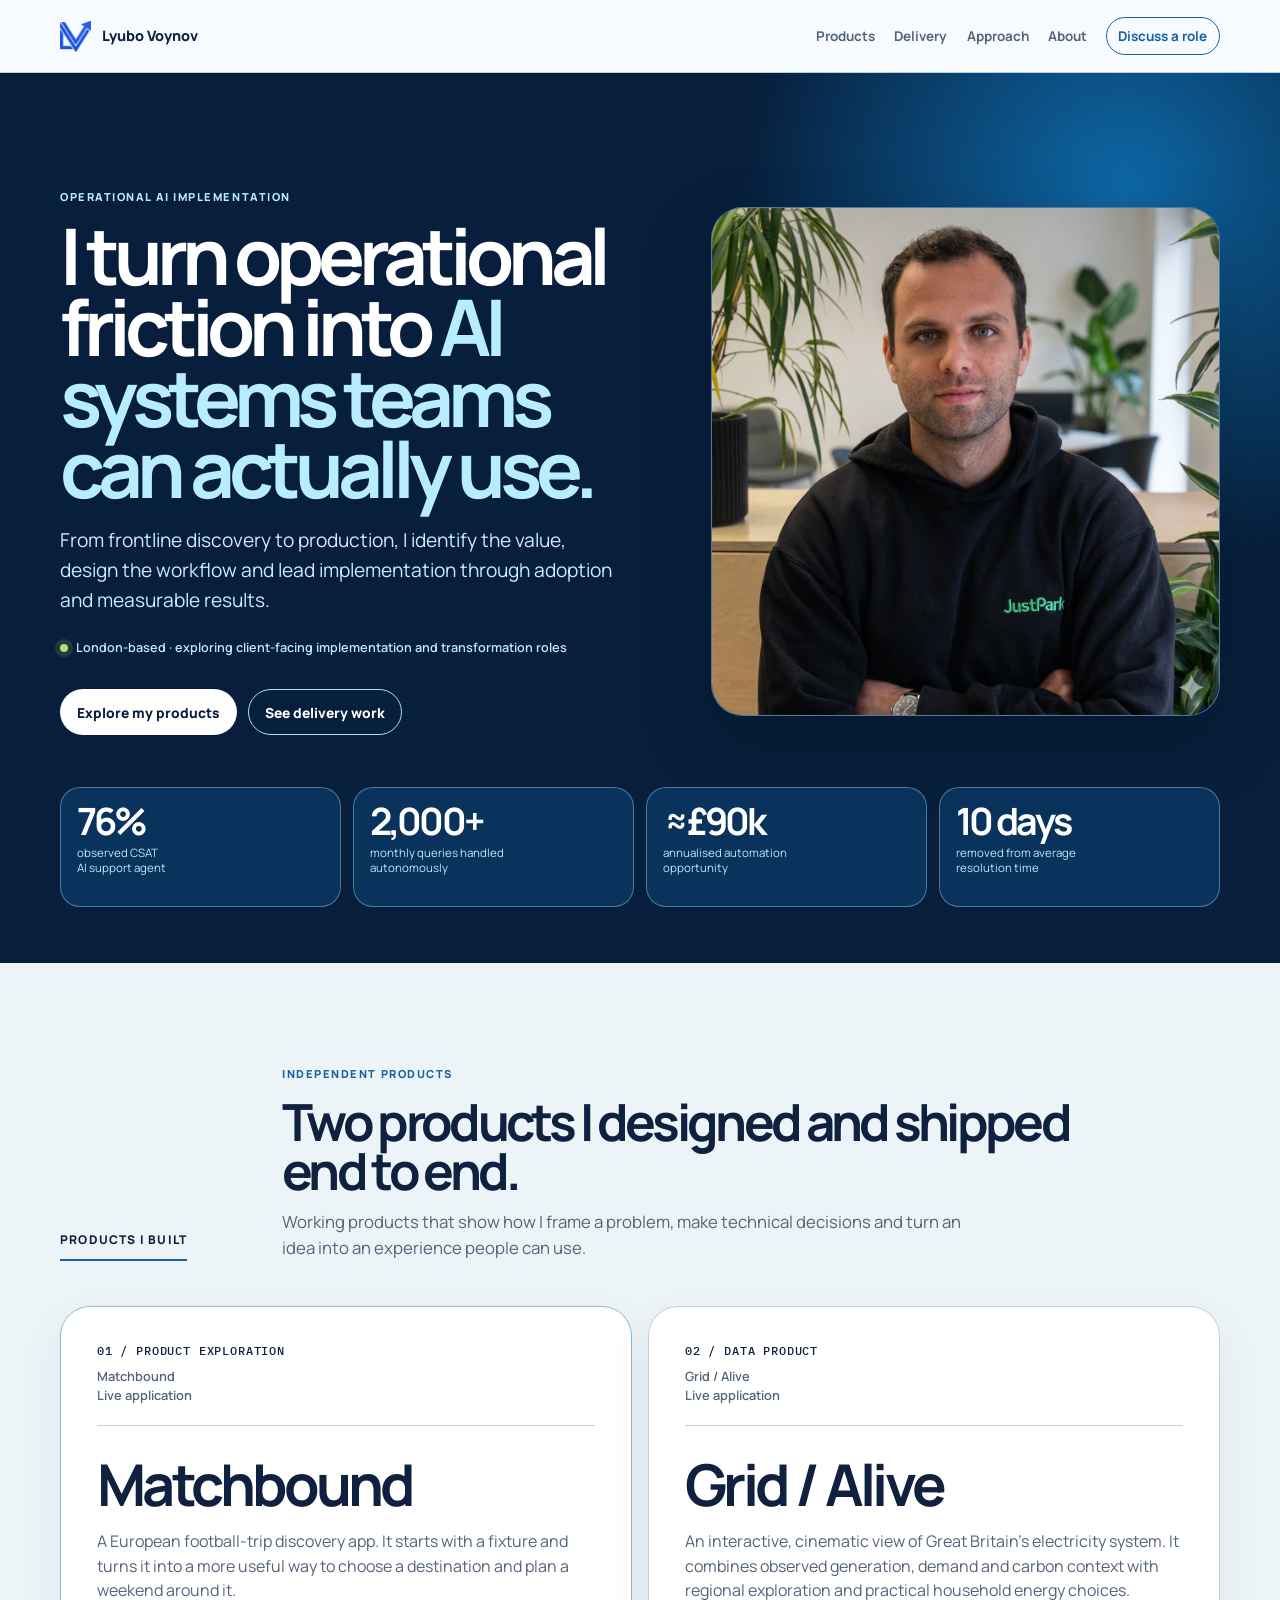
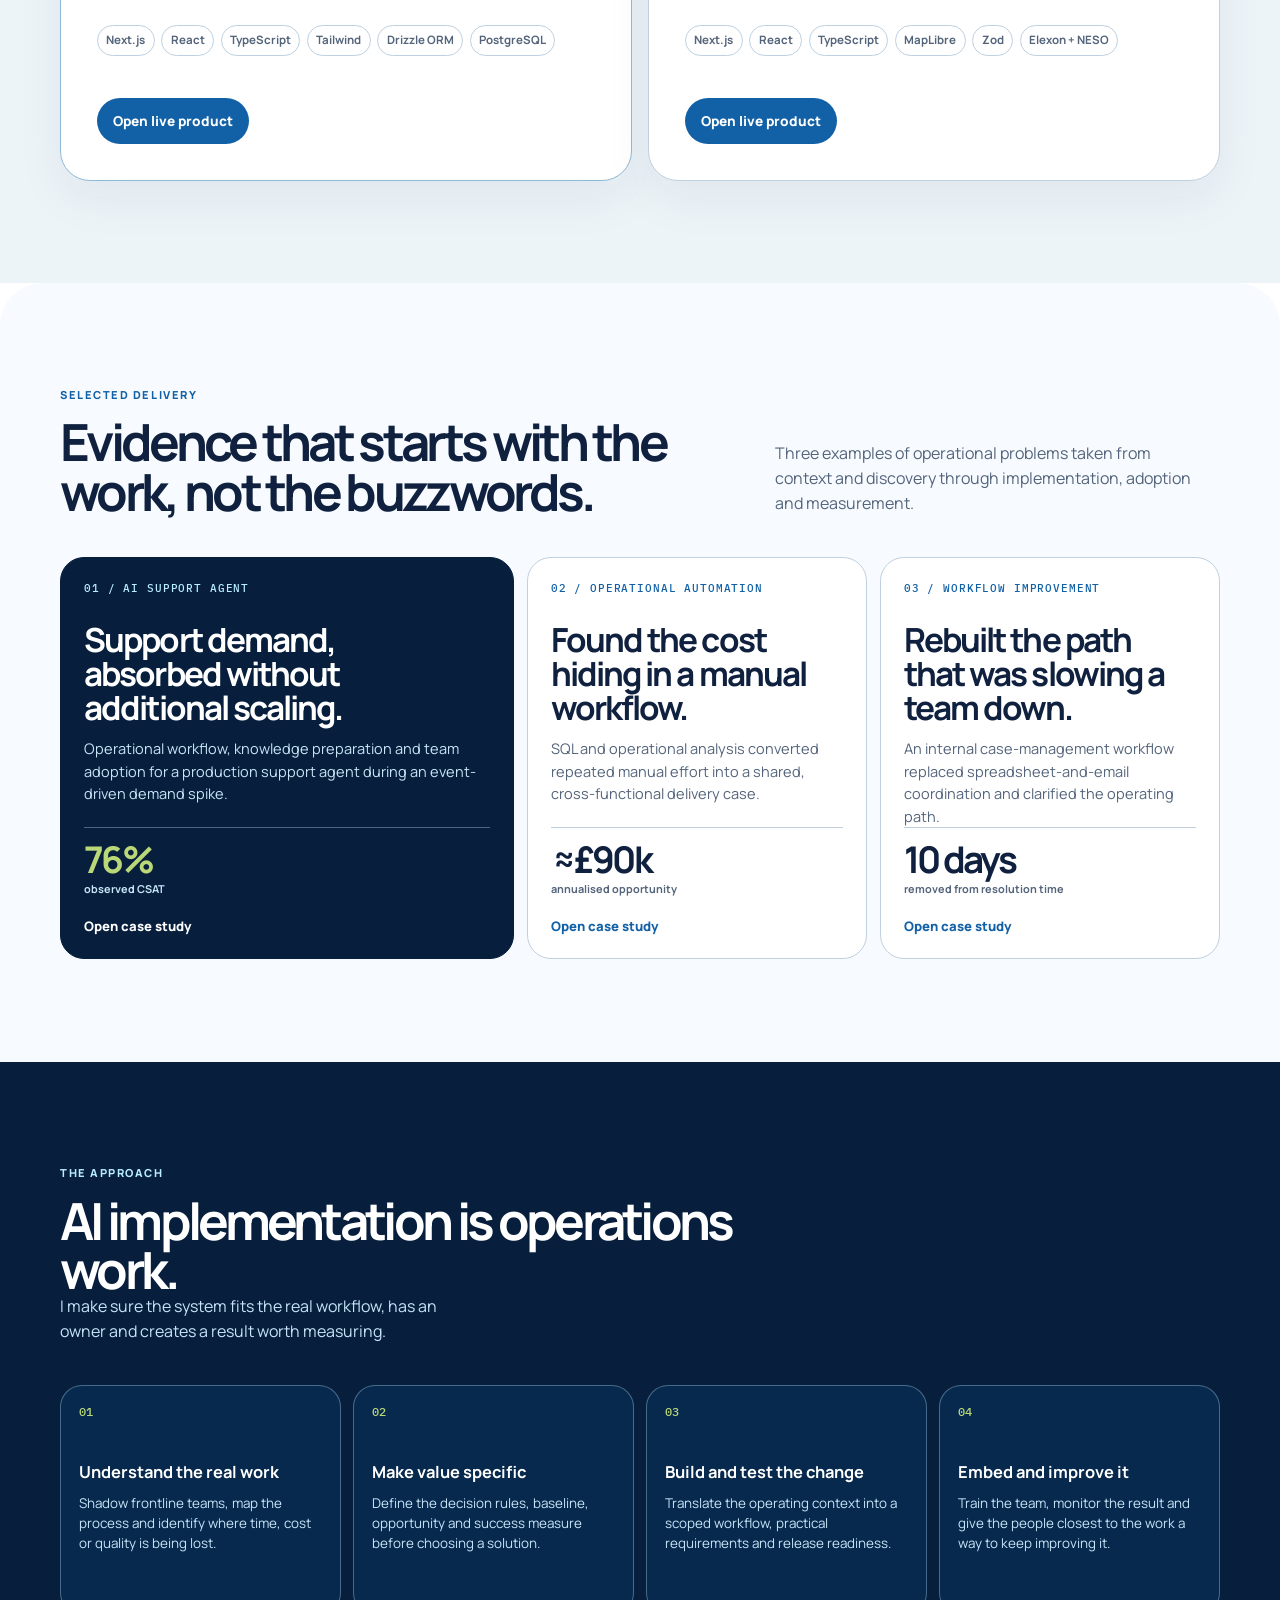
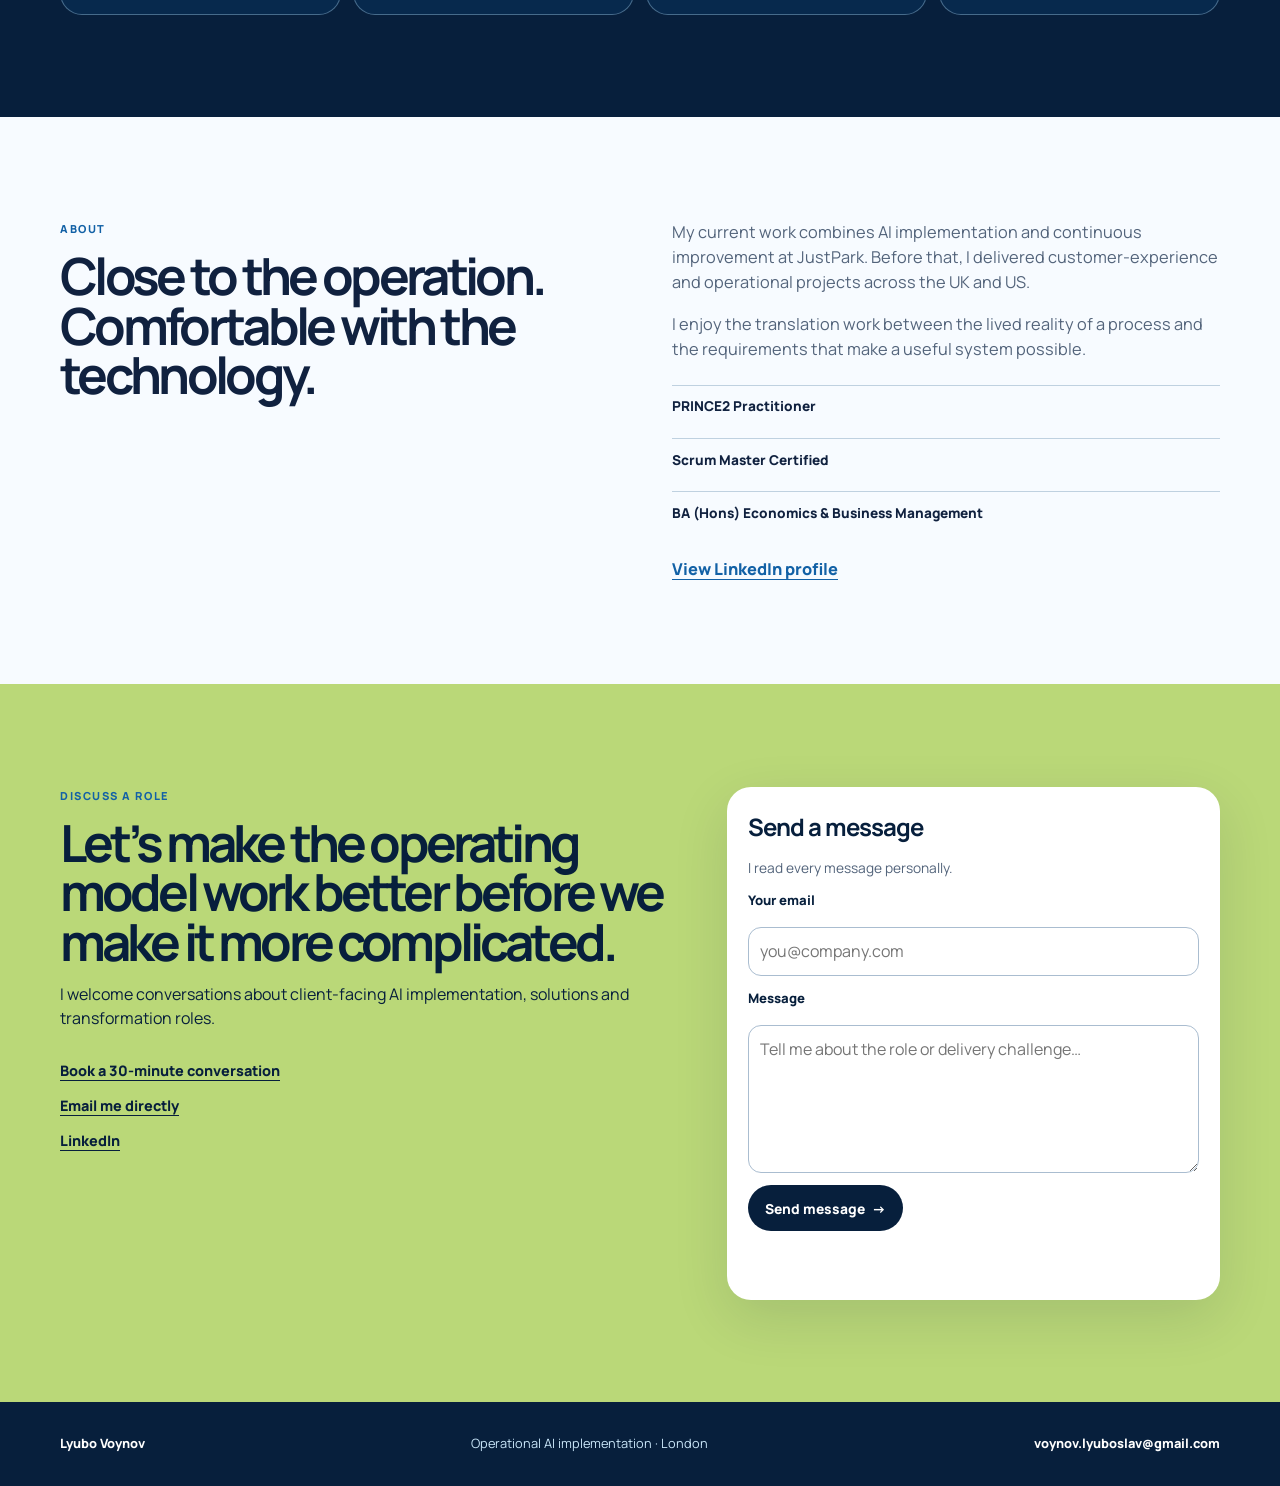
==== commit 5b9aa769: "Sharpen portfolio hero positioning" ====
--- a/index.html
+++ b/index.html
@@ -45,8 +45,8 @@
         <div class="hero-grid">
           <div class="hero-copy">
             <p class="eyebrow">Operational AI implementation</p>
-            <h1>I turn complex work into <em>systems that hold up.</em></h1>
-            <p class="lede">From the frontline workflow to a production release: I find the friction, frame the value and help teams put AI and automation to work.</p>
+            <h1>I turn operational friction into <em>AI systems teams can actually use.</em></h1>
+            <p class="lede">From frontline discovery to production, I identify the value, design the workflow and lead implementation through adoption and measurable results.</p>
             <p class="availability"><span></span>London-based · exploring client-facing implementation and transformation roles</p>
             <div class="actions">
               <a class="button primary" href="#projects">Explore my products</a>
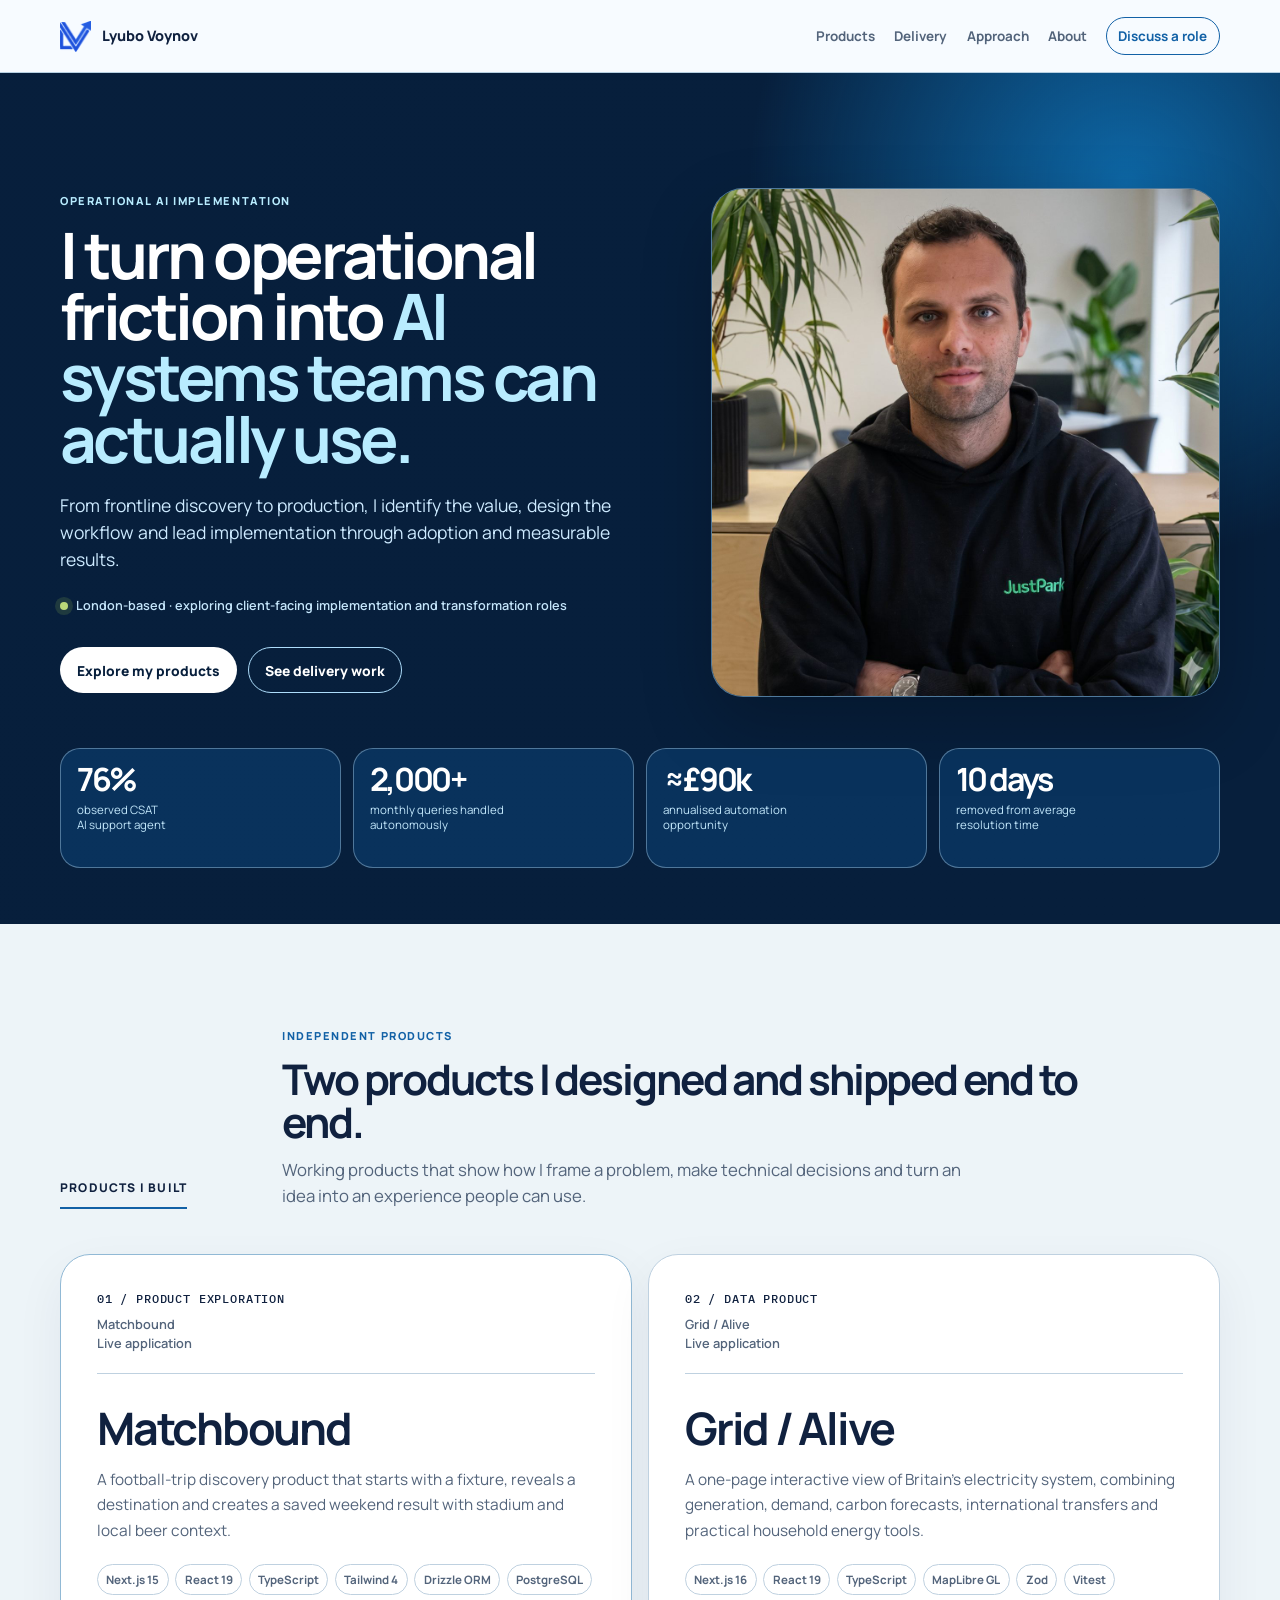
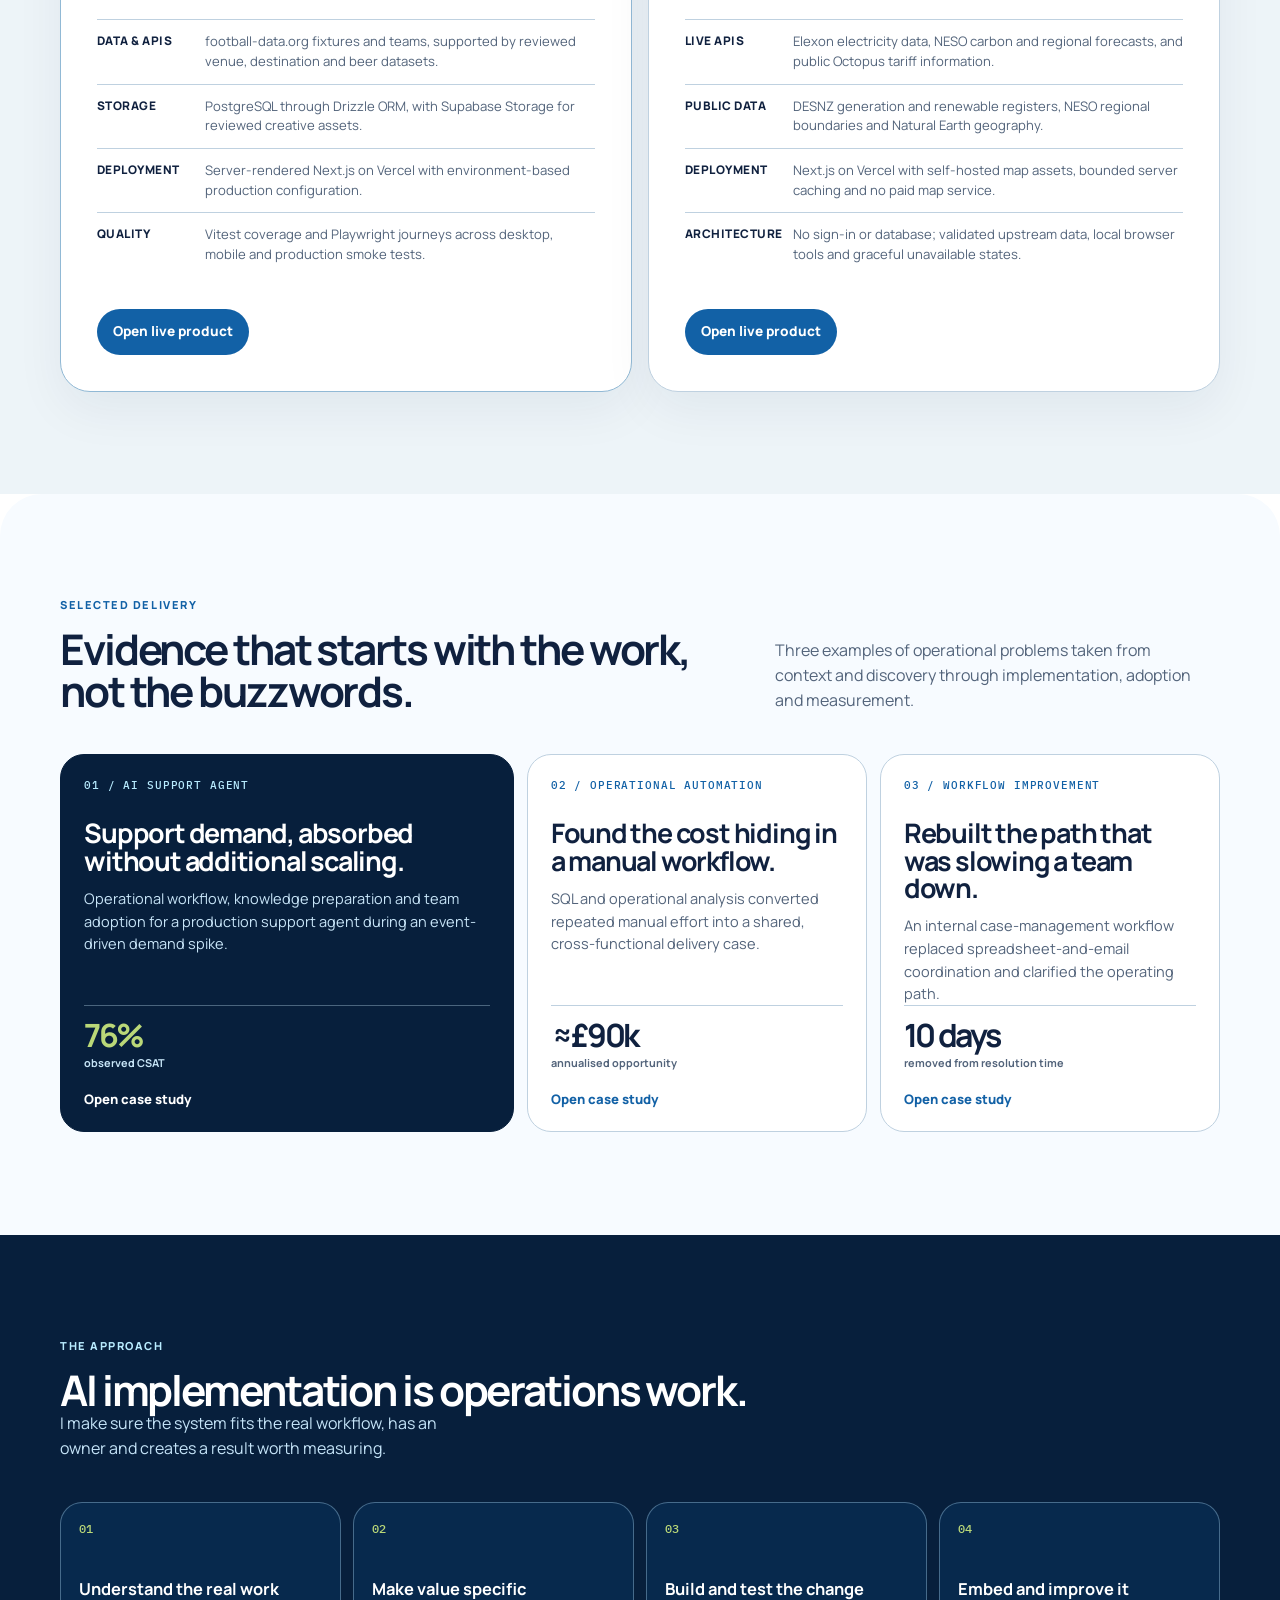
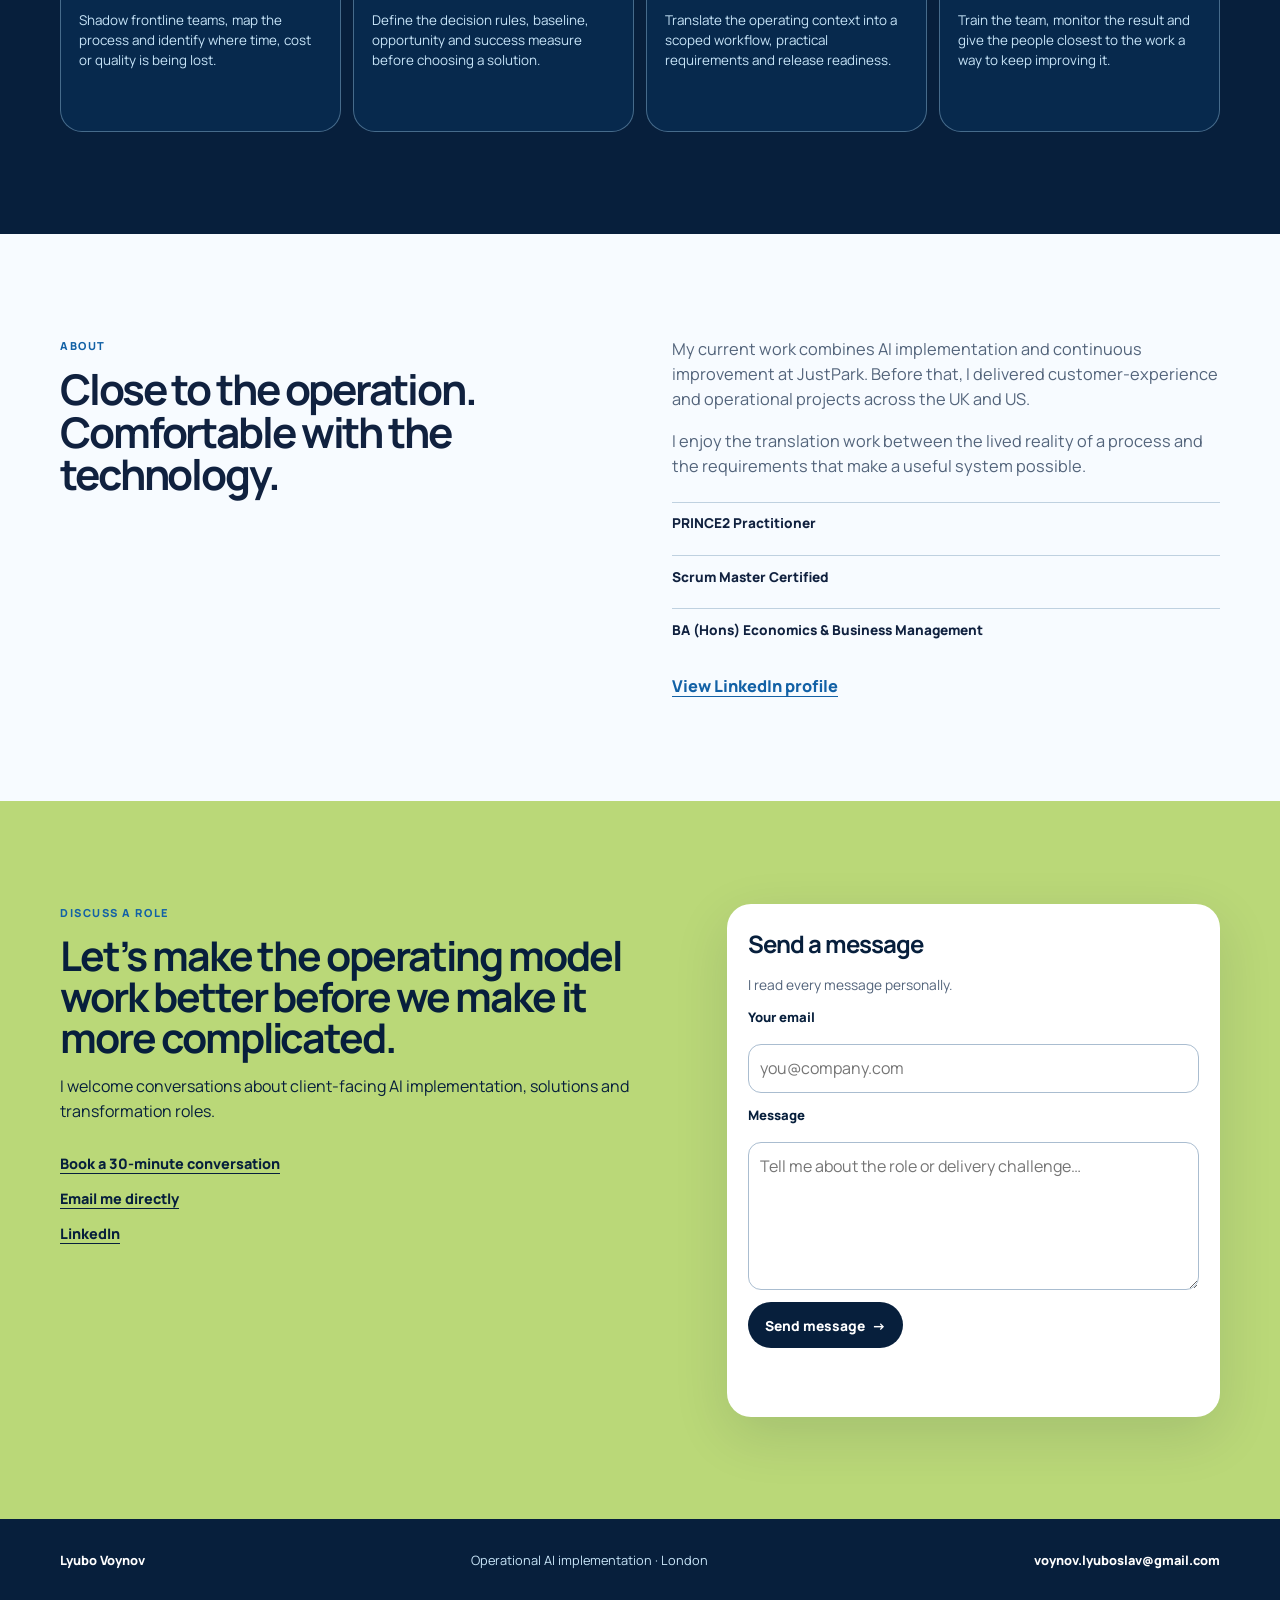
==== commit 907aca58: "Refine type scale and expand product details" ====
--- a/index.html
+++ b/index.html
@@ -75,11 +75,33 @@
         <div class="project-list">
           <article class="project-entry">
             <div class="project-index">01 / Product exploration<span>Matchbound<br>Live application</span></div>
-            <div class="project-copy"><h3>Matchbound</h3><p>A European football-trip discovery app. It starts with a fixture and turns it into a more useful way to choose a destination and plan a weekend around it.</p><div class="stack"><span>Next.js</span><span>React</span><span>TypeScript</span><span>Tailwind</span><span>Drizzle ORM</span><span>PostgreSQL</span></div><div class="project-links"><a href="https://matchbound.vercel.app" target="_blank" rel="noopener">Open live product</a></div></div>
+            <div class="project-copy">
+              <h3>Matchbound</h3>
+              <p>A football-trip discovery product that starts with a fixture, reveals a destination and creates a saved weekend result with stadium and local beer context.</p>
+              <div class="stack"><span>Next.js 15</span><span>React 19</span><span>TypeScript</span><span>Tailwind 4</span><span>Drizzle ORM</span><span>PostgreSQL</span></div>
+              <dl class="product-details">
+                <div><dt>Data &amp; APIs</dt><dd>football-data.org fixtures and teams, supported by reviewed venue, destination and beer datasets.</dd></div>
+                <div><dt>Storage</dt><dd>PostgreSQL through Drizzle ORM, with Supabase Storage for reviewed creative assets.</dd></div>
+                <div><dt>Deployment</dt><dd>Server-rendered Next.js on Vercel with environment-based production configuration.</dd></div>
+                <div><dt>Quality</dt><dd>Vitest coverage and Playwright journeys across desktop, mobile and production smoke tests.</dd></div>
+              </dl>
+              <div class="project-links"><a href="https://matchbound.vercel.app" target="_blank" rel="noopener">Open live product</a></div>
+            </div>
           </article>
           <article class="project-entry">
             <div class="project-index">02 / Data product<span>Grid / Alive<br>Live application</span></div>
-            <div class="project-copy"><h3>Grid / Alive</h3><p>An interactive, cinematic view of Great Britain’s electricity system. It combines observed generation, demand and carbon context with regional exploration and practical household energy choices.</p><div class="stack"><span>Next.js</span><span>React</span><span>TypeScript</span><span>MapLibre</span><span>Zod</span><span>Elexon + NESO</span></div><div class="project-links"><a href="https://grid-alive.vercel.app" target="_blank" rel="noopener">Open live product</a></div></div>
+            <div class="project-copy">
+              <h3>Grid / Alive</h3>
+              <p>A one-page interactive view of Britain’s electricity system, combining generation, demand, carbon forecasts, international transfers and practical household energy tools.</p>
+              <div class="stack"><span>Next.js 16</span><span>React 19</span><span>TypeScript</span><span>MapLibre GL</span><span>Zod</span><span>Vitest</span></div>
+              <dl class="product-details">
+                <div><dt>Live APIs</dt><dd>Elexon electricity data, NESO carbon and regional forecasts, and public Octopus tariff information.</dd></div>
+                <div><dt>Public data</dt><dd>DESNZ generation and renewable registers, NESO regional boundaries and Natural Earth geography.</dd></div>
+                <div><dt>Deployment</dt><dd>Next.js on Vercel with self-hosted map assets, bounded server caching and no paid map service.</dd></div>
+                <div><dt>Architecture</dt><dd>No sign-in or database; validated upstream data, local browser tools and graceful unavailable states.</dd></div>
+              </dl>
+              <div class="project-links"><a href="https://grid-alive.vercel.app" target="_blank" rel="noopener">Open live product</a></div>
+            </div>
           </article>
         </div>
       </div>
--- a/css/styles.css
+++ b/css/styles.css
@@ -13,4 +13,6 @@
 @media(max-width:680px){.shell{width:min(100% - 32px,1160px)}.nav-inner{min-height:65px;flex-wrap:wrap}.menu-button{display:block}.nav-links{display:none;width:100%;padding:0 0 1rem;flex-direction:column;align-items:flex-start;gap:.75rem}.nav.open .nav-links{display:flex}.hero-grid{padding:3.9rem 0 2.5rem}.hero h1{font-size:clamp(3.2rem,15vw,4.6rem)}.hero-photo{display:none}.proof{grid-template-columns:1fr 1fr;padding-bottom:2.5rem}.proof article{min-height:104px;padding:.8rem;border-radius:16px}.proof strong{font-size:1.8rem}.split-intro,.project-heading{grid-template-columns:1fr;gap:.8rem}.section{padding:3.5rem 0}.case-grid{grid-template-columns:1fr}.case-card-featured{grid-column:auto}.case-card{min-height:315px;border-radius:21px}.project-entry{grid-template-columns:1fr;gap:1.1rem;padding:1.8rem 0}.project-label{margin-bottom:.1rem}.approach-list{grid-template-columns:1fr}.approach-list li{min-height:0}.approach-list h3{margin-top:1.3rem}.footer{align-items:flex-start;flex-direction:column}.modal-copy{grid-template-columns:1fr;gap:1.15rem}.case-modal{width:calc(100% - 1rem);max-height:calc(100dvh - 1rem);border-radius:22px}.case-modal article{padding:1.4rem}.contact{padding:3.5rem 0}}
 @media(max-width:880px){.project-list{grid-template-columns:1fr}.project-entry{min-height:420px}.case-layout{grid-template-columns:1fr}.case-aside{position:static;grid-template-columns:repeat(3,minmax(0,1fr))}}
 @media(max-width:680px){.project-entry{min-height:0;padding:1.5rem;border-radius:24px}.project-copy{padding-top:1.45rem}.project-copy h3{font-size:3rem}.project-links{margin-top:1.7rem;padding-top:0}.case-hero{padding:4.2rem 0 3.5rem}.case-hero h1{font-size:clamp(3rem,14vw,4.5rem)}.case-facts{align-items:flex-start;flex-direction:column}.case-layout{gap:2.3rem}.case-aside{grid-template-columns:1fr 1fr;padding:.7rem}.case-content>p{font-size:1rem}.case-cta{border-radius:22px}}
+.hero h1{font-size:clamp(2.85rem,5vw,5.05rem);letter-spacing:-.055em;line-height:.96}.lede{font-size:clamp(1rem,1.4vw,1.1rem)}.proof strong{font-size:clamp(1.6rem,2.6vw,2rem)}.section h2{font-size:clamp(2rem,3.3vw,3.25rem);letter-spacing:-.05em;line-height:1}.case-card h3{font-size:clamp(1.4rem,2.1vw,1.85rem);letter-spacing:-.045em}.case-metric{font-size:2rem}.project-copy h3{font-size:clamp(2.25rem,3.5vw,3.5rem);letter-spacing:-.05em;line-height:.96}.project-copy>p{font-size:.96rem;line-height:1.65}.product-details{display:grid;gap:0;margin:1.5rem 0 0}.product-details>div{display:grid;grid-template-columns:95px minmax(0,1fr);gap:.8rem;padding:.75rem 0;border-top:1px solid var(--line)}.product-details dt{color:var(--ink);font-size:.74rem;font-weight:800;letter-spacing:.04em;text-transform:uppercase}.product-details dd{margin:0;color:var(--muted);font-size:.82rem;line-height:1.5}.contact h2{font-size:clamp(2rem,3.2vw,3.2rem);letter-spacing:-.05em;line-height:1}.case-modal h2{font-size:clamp(1.85rem,3vw,2.55rem);letter-spacing:-.05em;line-height:1}.case-hero h1{font-size:clamp(2.7rem,5.8vw,5rem);letter-spacing:-.055em;line-height:.96}.case-lede{font-size:clamp(1rem,1.5vw,1.12rem)}.case-content>h2{font-size:clamp(1.5rem,2.3vw,2rem)}.case-content>p{font-size:1rem}.case-cta h2{font-size:clamp(1.65rem,2.6vw,2.2rem)}
+@media(max-width:680px){.hero h1{font-size:clamp(2.55rem,10.5vw,3.55rem);letter-spacing:-.05em;line-height:.98}.section h2{font-size:clamp(1.9rem,8.5vw,2.45rem)}.project-copy h3{font-size:2.4rem}.product-details>div{grid-template-columns:1fr;gap:.25rem}.contact h2{font-size:2.4rem}.case-modal h2{font-size:2rem}.case-hero h1{font-size:clamp(2.55rem,11vw,3.5rem)}.case-content>h2{font-size:1.65rem}}
 @media(prefers-reduced-motion:reduce){html{scroll-behavior:auto}.button{transition:none}}
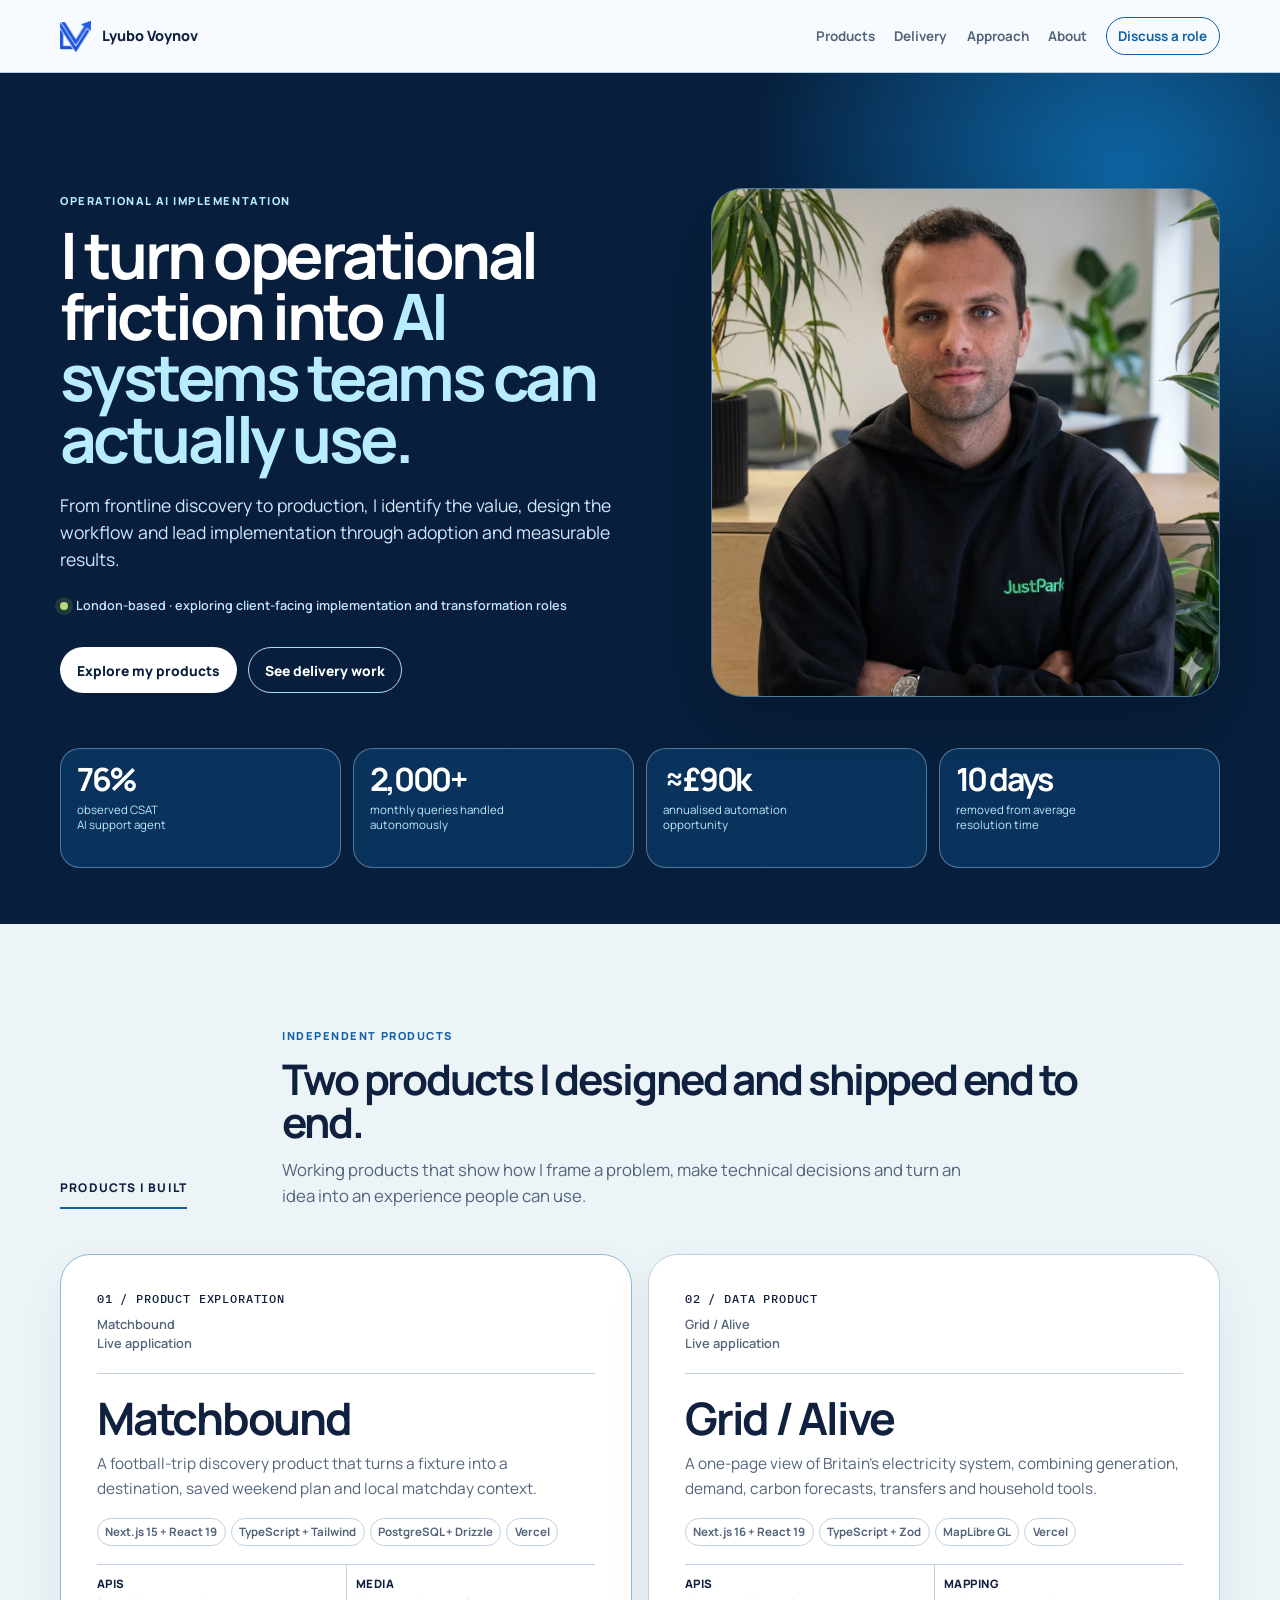
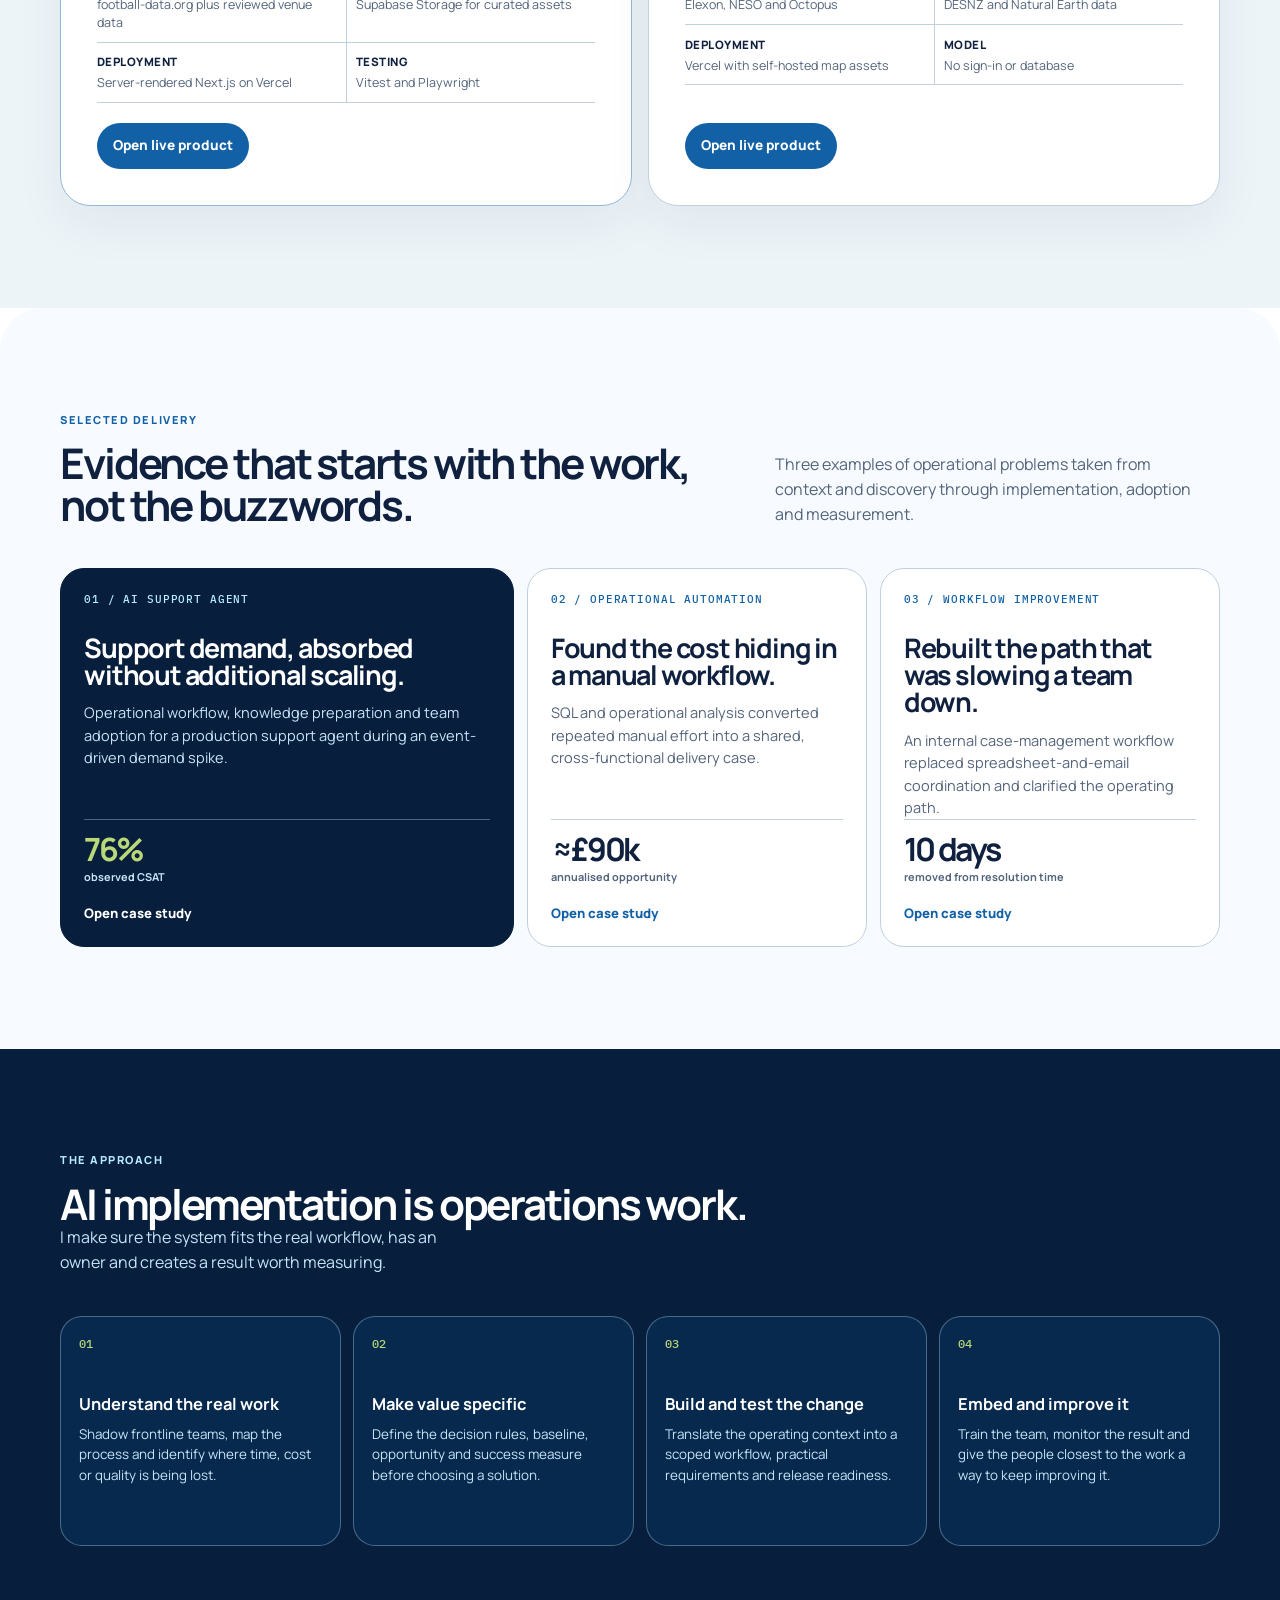
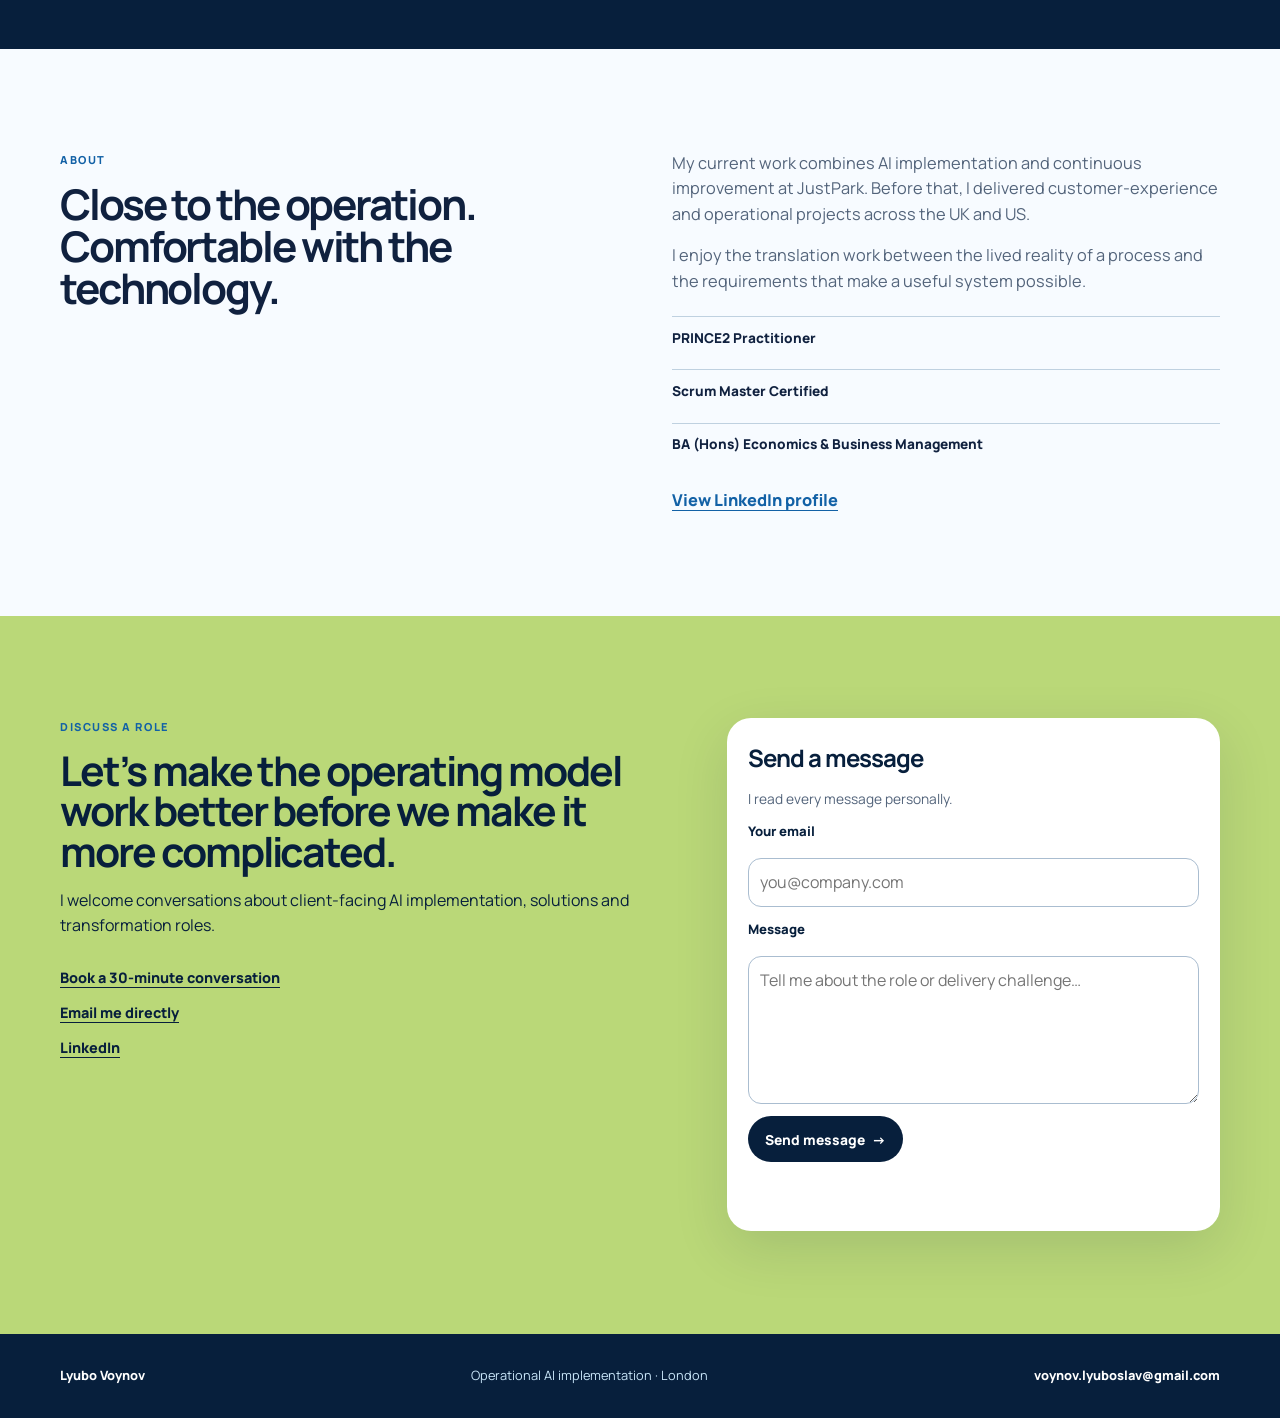
==== commit 48f745c6: "Compact product cards" ====
--- a/index.html
+++ b/index.html
@@ -77,13 +77,13 @@
             <div class="project-index">01 / Product exploration<span>Matchbound<br>Live application</span></div>
             <div class="project-copy">
               <h3>Matchbound</h3>
-              <p>A football-trip discovery product that starts with a fixture, reveals a destination and creates a saved weekend result with stadium and local beer context.</p>
-              <div class="stack"><span>Next.js 15</span><span>React 19</span><span>TypeScript</span><span>Tailwind 4</span><span>Drizzle ORM</span><span>PostgreSQL</span></div>
+              <p>A football-trip discovery product that turns a fixture into a destination, saved weekend plan and local matchday context.</p>
+              <div class="stack"><span>Next.js 15 + React 19</span><span>TypeScript + Tailwind</span><span>PostgreSQL + Drizzle</span><span>Vercel</span></div>
               <dl class="product-details">
-                <div><dt>Data &amp; APIs</dt><dd>football-data.org fixtures and teams, supported by reviewed venue, destination and beer datasets.</dd></div>
-                <div><dt>Storage</dt><dd>PostgreSQL through Drizzle ORM, with Supabase Storage for reviewed creative assets.</dd></div>
-                <div><dt>Deployment</dt><dd>Server-rendered Next.js on Vercel with environment-based production configuration.</dd></div>
-                <div><dt>Quality</dt><dd>Vitest coverage and Playwright journeys across desktop, mobile and production smoke tests.</dd></div>
+                <div><dt>APIs</dt><dd>football-data.org plus reviewed venue data</dd></div>
+                <div><dt>Media</dt><dd>Supabase Storage for curated assets</dd></div>
+                <div><dt>Deployment</dt><dd>Server-rendered Next.js on Vercel</dd></div>
+                <div><dt>Testing</dt><dd>Vitest and Playwright</dd></div>
               </dl>
               <div class="project-links"><a href="https://matchbound.vercel.app" target="_blank" rel="noopener">Open live product</a></div>
             </div>
@@ -92,13 +92,13 @@
             <div class="project-index">02 / Data product<span>Grid / Alive<br>Live application</span></div>
             <div class="project-copy">
               <h3>Grid / Alive</h3>
-              <p>A one-page interactive view of Britain’s electricity system, combining generation, demand, carbon forecasts, international transfers and practical household energy tools.</p>
-              <div class="stack"><span>Next.js 16</span><span>React 19</span><span>TypeScript</span><span>MapLibre GL</span><span>Zod</span><span>Vitest</span></div>
+              <p>A one-page view of Britain’s electricity system, combining generation, demand, carbon forecasts, transfers and household tools.</p>
+              <div class="stack"><span>Next.js 16 + React 19</span><span>TypeScript + Zod</span><span>MapLibre GL</span><span>Vercel</span></div>
               <dl class="product-details">
-                <div><dt>Live APIs</dt><dd>Elexon electricity data, NESO carbon and regional forecasts, and public Octopus tariff information.</dd></div>
-                <div><dt>Public data</dt><dd>DESNZ generation and renewable registers, NESO regional boundaries and Natural Earth geography.</dd></div>
-                <div><dt>Deployment</dt><dd>Next.js on Vercel with self-hosted map assets, bounded server caching and no paid map service.</dd></div>
-                <div><dt>Architecture</dt><dd>No sign-in or database; validated upstream data, local browser tools and graceful unavailable states.</dd></div>
+                <div><dt>APIs</dt><dd>Elexon, NESO and Octopus</dd></div>
+                <div><dt>Mapping</dt><dd>DESNZ and Natural Earth data</dd></div>
+                <div><dt>Deployment</dt><dd>Vercel with self-hosted map assets</dd></div>
+                <div><dt>Model</dt><dd>No sign-in or database</dd></div>
               </dl>
               <div class="project-links"><a href="https://grid-alive.vercel.app" target="_blank" rel="noopener">Open live product</a></div>
             </div>
--- a/css/styles.css
+++ b/css/styles.css
@@ -15,4 +15,18 @@
 @media(max-width:680px){.project-entry{min-height:0;padding:1.5rem;border-radius:24px}.project-copy{padding-top:1.45rem}.project-copy h3{font-size:3rem}.project-links{margin-top:1.7rem;padding-top:0}.case-hero{padding:4.2rem 0 3.5rem}.case-hero h1{font-size:clamp(3rem,14vw,4.5rem)}.case-facts{align-items:flex-start;flex-direction:column}.case-layout{gap:2.3rem}.case-aside{grid-template-columns:1fr 1fr;padding:.7rem}.case-content>p{font-size:1rem}.case-cta{border-radius:22px}}
 .hero h1{font-size:clamp(2.85rem,5vw,5.05rem);letter-spacing:-.055em;line-height:.96}.lede{font-size:clamp(1rem,1.4vw,1.1rem)}.proof strong{font-size:clamp(1.6rem,2.6vw,2rem)}.section h2{font-size:clamp(2rem,3.3vw,3.25rem);letter-spacing:-.05em;line-height:1}.case-card h3{font-size:clamp(1.4rem,2.1vw,1.85rem);letter-spacing:-.045em}.case-metric{font-size:2rem}.project-copy h3{font-size:clamp(2.25rem,3.5vw,3.5rem);letter-spacing:-.05em;line-height:.96}.project-copy>p{font-size:.96rem;line-height:1.65}.product-details{display:grid;gap:0;margin:1.5rem 0 0}.product-details>div{display:grid;grid-template-columns:95px minmax(0,1fr);gap:.8rem;padding:.75rem 0;border-top:1px solid var(--line)}.product-details dt{color:var(--ink);font-size:.74rem;font-weight:800;letter-spacing:.04em;text-transform:uppercase}.product-details dd{margin:0;color:var(--muted);font-size:.82rem;line-height:1.5}.contact h2{font-size:clamp(2rem,3.2vw,3.2rem);letter-spacing:-.05em;line-height:1}.case-modal h2{font-size:clamp(1.85rem,3vw,2.55rem);letter-spacing:-.05em;line-height:1}.case-hero h1{font-size:clamp(2.7rem,5.8vw,5rem);letter-spacing:-.055em;line-height:.96}.case-lede{font-size:clamp(1rem,1.5vw,1.12rem)}.case-content>h2{font-size:clamp(1.5rem,2.3vw,2rem)}.case-content>p{font-size:1rem}.case-cta h2{font-size:clamp(1.65rem,2.6vw,2.2rem)}
 @media(max-width:680px){.hero h1{font-size:clamp(2.55rem,10.5vw,3.55rem);letter-spacing:-.05em;line-height:.98}.section h2{font-size:clamp(1.9rem,8.5vw,2.45rem)}.project-copy h3{font-size:2.4rem}.product-details>div{grid-template-columns:1fr;gap:.25rem}.contact h2{font-size:2.4rem}.case-modal h2{font-size:2rem}.case-hero h1{font-size:clamp(2.55rem,11vw,3.5rem)}.case-content>h2{font-size:1.65rem}}
+
+/* Compact product proof: preserve the technical signal without turning each card into a spec sheet. */
+.project-entry{min-height:0}
+.project-copy{padding-top:1.35rem}
+.project-copy>p{margin-top:.75rem}
+.stack{gap:.32rem;margin-top:1rem}
+.stack span{padding:.28rem .46rem}
+.product-details{grid-template-columns:repeat(2,minmax(0,1fr));margin-top:1.1rem;border-top:1px solid var(--line)}
+.product-details>div{display:block;padding:.65rem .55rem .65rem 0;border-top:0;border-bottom:1px solid var(--line)}
+.product-details>div:nth-child(even){padding-right:0;padding-left:.55rem;border-left:1px solid var(--line)}
+.product-details dt{font-size:.72rem}
+.product-details dd{margin:.2rem 0 0;font-size:.78rem;line-height:1.4}
+.project-links{padding-top:1.25rem}
+@media(max-width:680px){.product-details>div{display:block;grid-template-columns:none;gap:0}.project-links{margin-top:1.25rem}}
 @media(prefers-reduced-motion:reduce){html{scroll-behavior:auto}.button{transition:none}}
